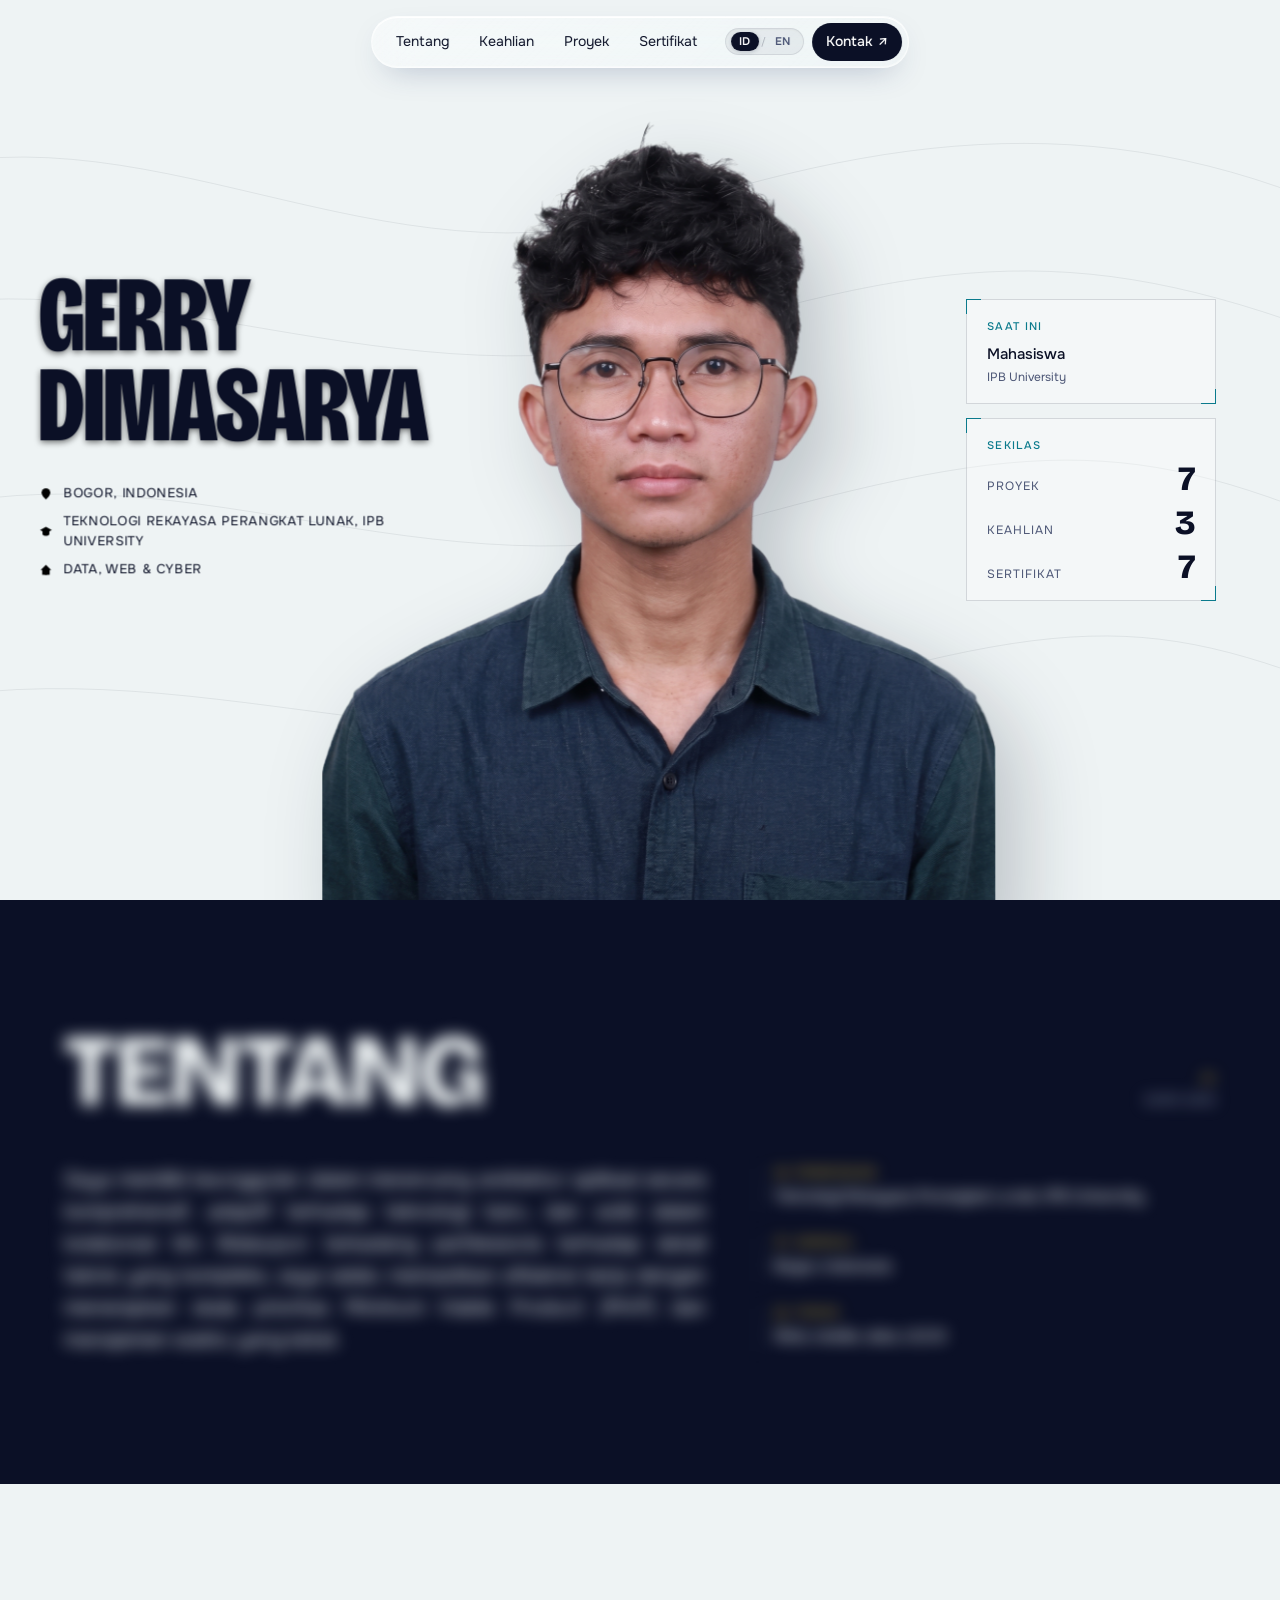
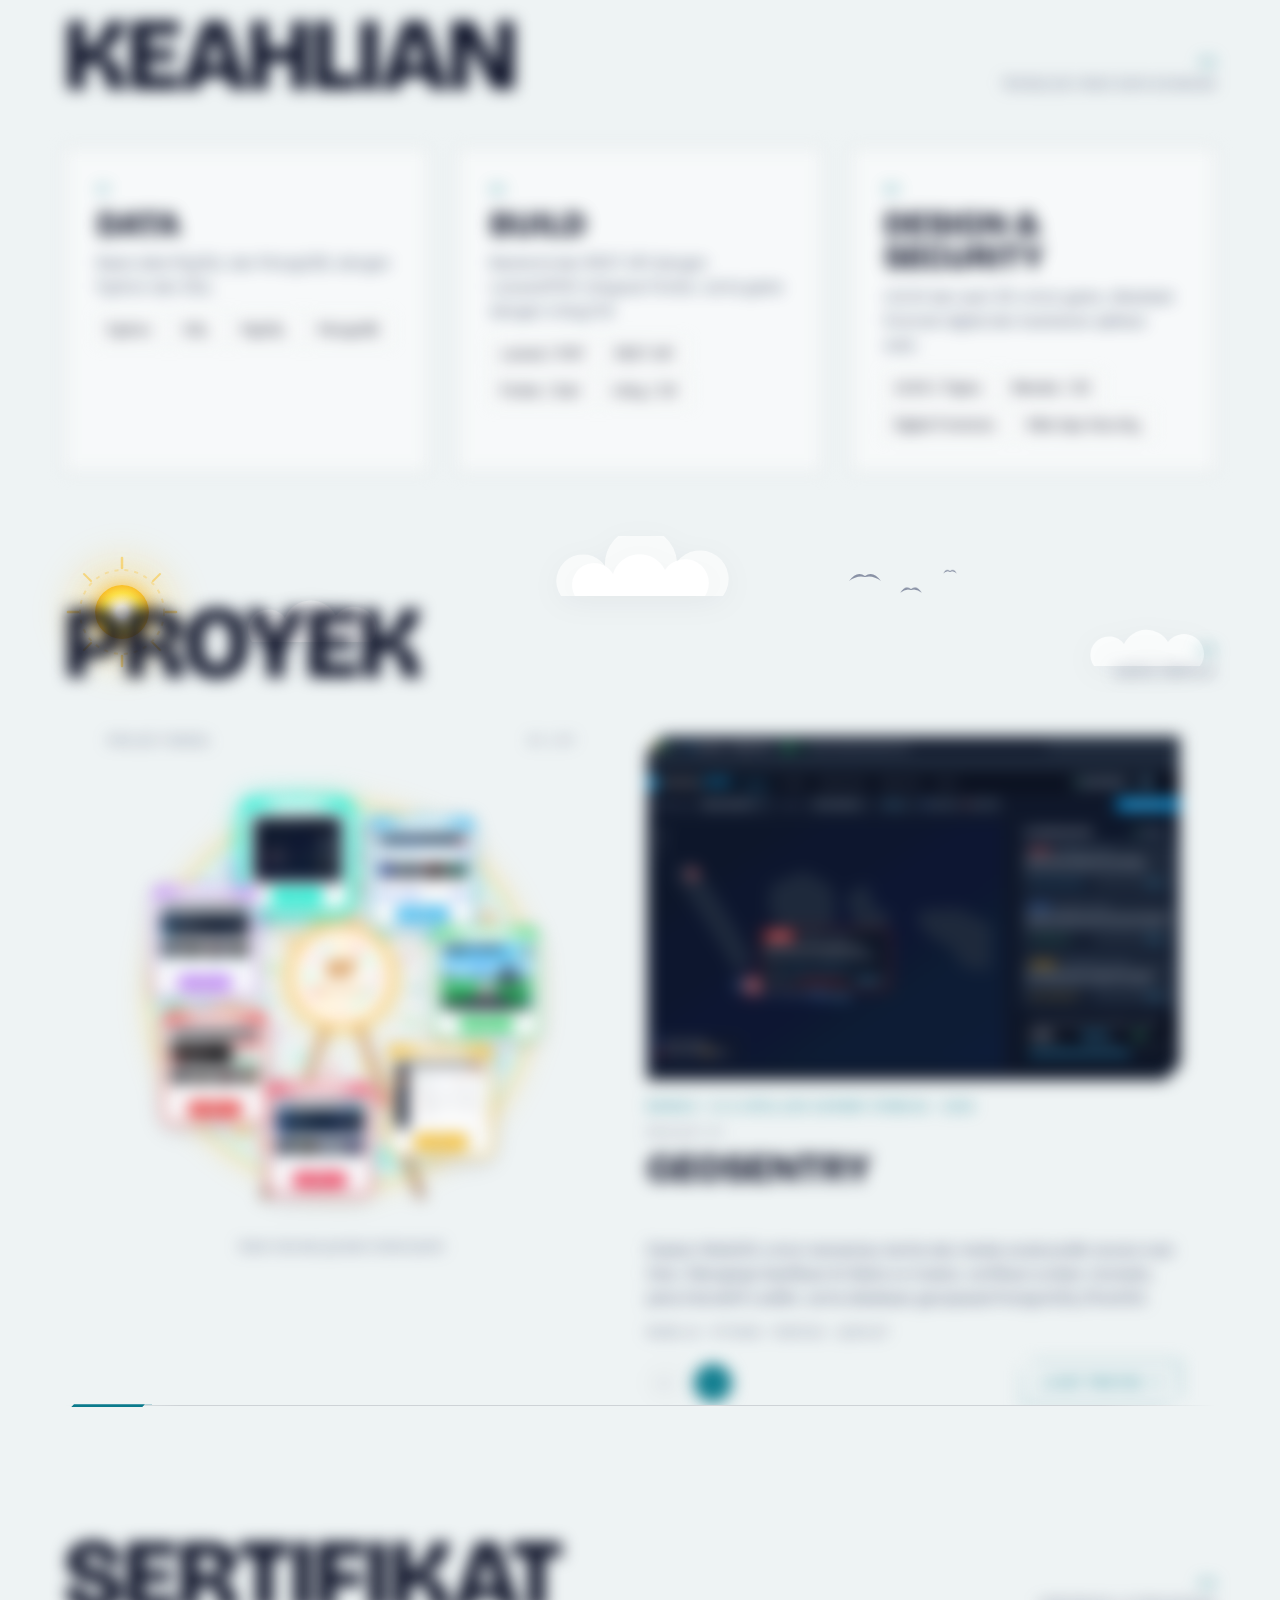
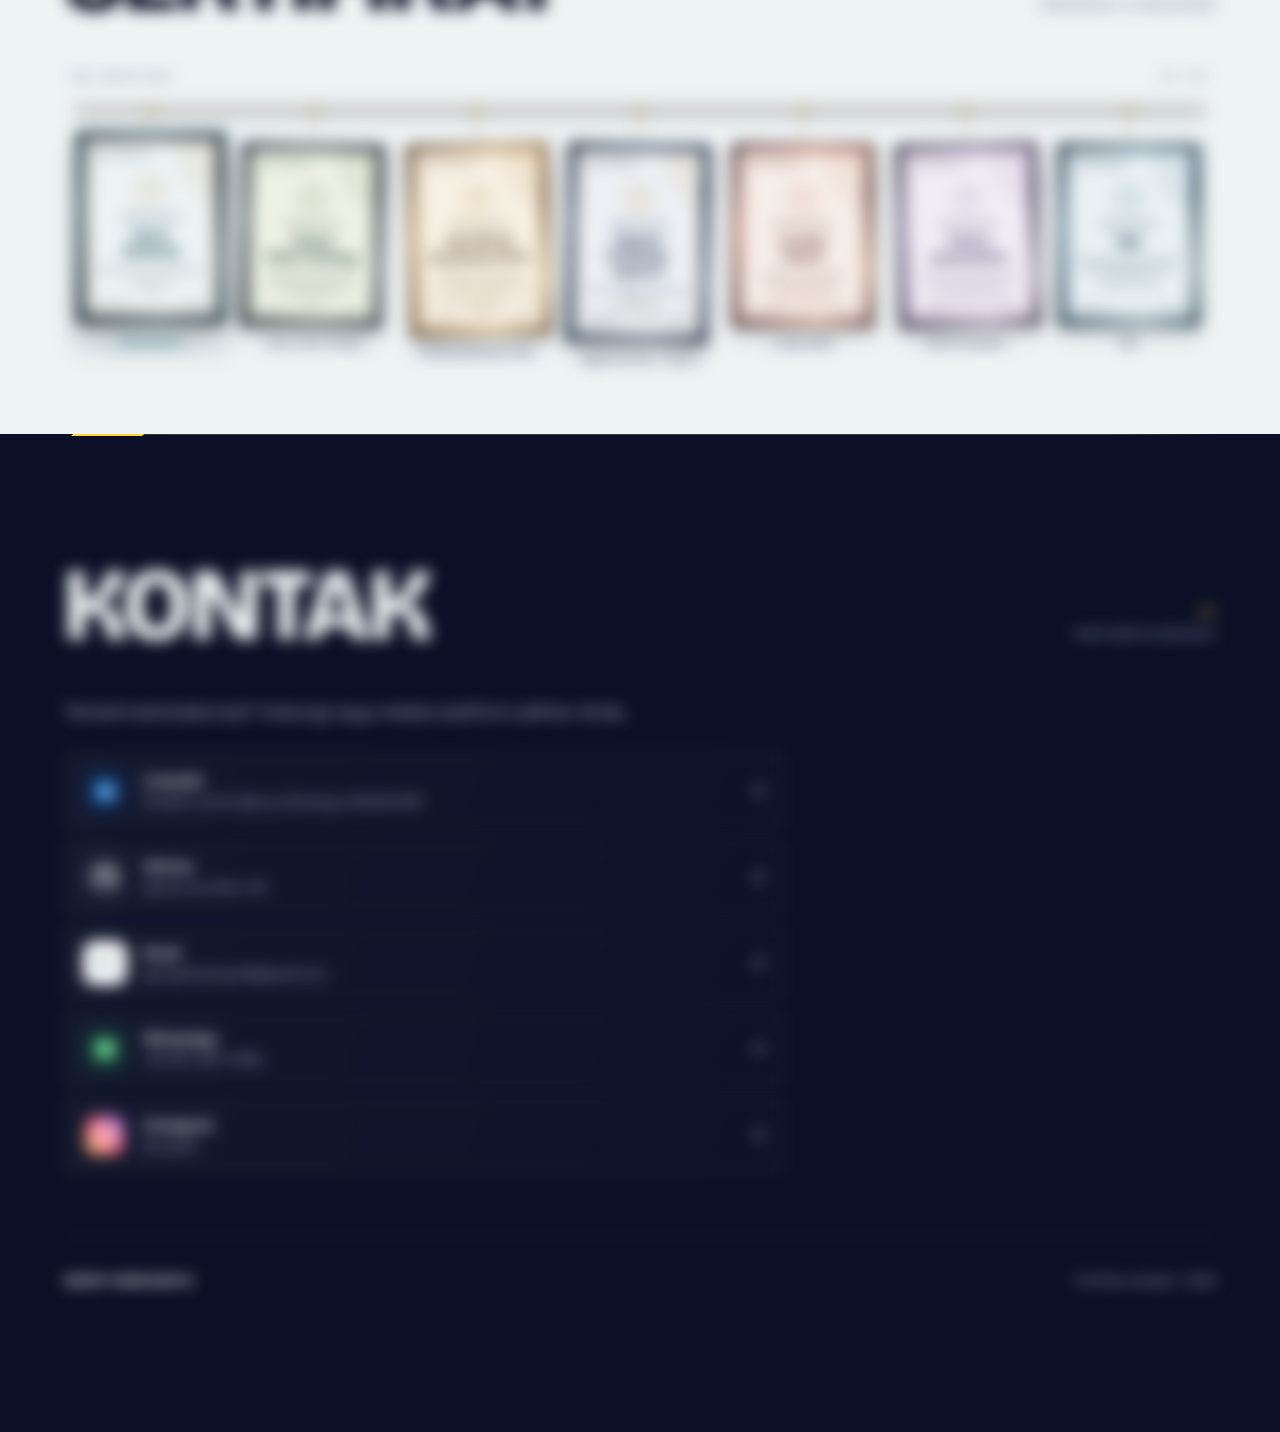
==== index.html @ efb41a2d "Enhance scroll reveal animation visibility with scale, blur, and increased vertical offset" ====
<!doctype html>
<html lang="id" class="is-preload">
<head>
  <meta charset="utf-8" />
  <meta name="viewport" content="width=device-width, initial-scale=1" />
  <title>Gerry Dimasarya — Portfolio</title>
  <meta name="description" content="Portfolio dummy untuk Gerry Dimasarya. Dibuat sebagai contoh belajar." />
  <link rel="icon" type="image/svg+xml" href="assets/favicon.svg" />
  <link rel="shortcut icon" href="assets/favicon.svg" />
  <link rel="preconnect" href="https://fonts.googleapis.com" />
  <link rel="preconnect" href="https://fonts.gstatic.com" crossorigin />
  <link
    href="https://fonts.googleapis.com/css2?family=Bricolage+Grotesque:opsz,wdth,wght@12..96,75..100,500..800&family=Onest:wght@400;500&display=swap"
    rel="stylesheet"
  />
  <link rel="stylesheet" href="styles.css" />
  <noscript><style>.preloader { display: none; }</style></noscript>
</head>
<body>
  <!-- Preloader: sapaan beberapa bahasa, lalu layar terbuka ke atas -->
  <div class="preloader" id="preloader" role="status" aria-label="Memuat">
    <div class="preloader-box">
      <span class="preloader-dot" aria-hidden="true"></span>
      <span class="preloader-word" id="preloaderWord">Hello</span>
    </div>
  </div>

  <!-- Indikator loading untuk pengambilan data / jaringan tidak stabil -->
  <div class="data-loading" id="dataLoading" hidden role="status" aria-live="polite">
    <div class="bouncer" aria-hidden="true">
      <span class="bouncer-shadow"></span>
      <span class="bouncer-square"></span>
    </div>
    <p class="data-loading-text" id="dataLoadingText">Memuat…</p>
  </div>

  <a class="skip" href="#main-content" data-i18n="skip">Lewati ke konten</a>

  <header class="nav" id="navbar">
    <div class="nav-inner">
      <nav class="nav-links" aria-label="Primary">
        <a href="#about" data-i18n="nav.about">Tentang</a>
        <a href="#skills" data-i18n="nav.skills">Keahlian</a>
        <a href="#projects" data-i18n="nav.projects">Proyek</a>
        <a href="#certificate" data-i18n="nav.certificate">Sertifikat</a>
      </nav>
    </div>
    <div class="nav-actions">
      <div class="lang-switch" id="langSwitch" role="group" aria-label="Pengaturan bahasa / Language selector">
        <button type="button" class="lang-btn is-active" data-lang="id" aria-label="Bahasa Indonesia" aria-pressed="true">ID</button>
        <span class="lang-sep" aria-hidden="true">/</span>
        <button type="button" class="lang-btn" data-lang="en" aria-label="English" aria-pressed="false">EN</button>
      </div>
      <a class="nav-cta" href="#contact"><span data-i18n="nav.contact">Kontak</span> <span aria-hidden="true">↗</span></a>
    </div>
    <!-- Ikon menu yang tampil saat bar disusutkan -->
    <span class="nav-menu-icon" aria-hidden="true">
      <svg width="20" height="20" viewBox="0 0 24 24" fill="none" stroke="currentColor" stroke-width="2" stroke-linecap="round"><line x1="4" y1="7" x2="20" y2="7"/><line x1="4" y1="12" x2="20" y2="12"/><line x1="4" y1="17" x2="20" y2="17"/></svg>
    </span>
  </header>

  <main id="main-content">
    <!-- ================= HERO ================= -->
    <section class="hero" id="top">
      <svg class="contours" viewBox="0 0 1440 900" preserveAspectRatio="xMidYMid slice" aria-hidden="true">
        <g fill="none" stroke="#0f766e" stroke-opacity="0.12" stroke-width="1.5">
          <path d="M-40 180 C 220 90, 460 300, 740 210 S 1240 110, 1500 250" />
          <path d="M-60 320 C 200 240, 480 420, 780 330 S 1220 250, 1520 380" />
          <path d="M-40 520 C 260 430, 500 610, 820 520 S 1240 440, 1500 560" />
          <path d="M-80 720 C 240 620, 520 800, 860 700 S 1260 620, 1540 740" />
        </g>
      </svg>

      <div class="hero-grid">
        <div class="hero-intro">
          <h1 class="hero-name" data-reveal style="--i: 0;"><span>Gerry</span> <span>Dimasarya</span></h1>
          <ul class="hero-meta" data-reveal style="--i: 1;">
            <li><svg class="icon" viewBox="0 0 24 24" aria-hidden="true"><path d="M12 21s7-5.5 7-11a7 7 0 1 0-14 0c0 5.5 7 11 7 11Z"/><circle cx="12" cy="10" r="2.5"/></svg><span data-i18n="hero.location">Bogor, Indonesia</span></li>
            <li><svg class="icon" viewBox="0 0 24 24" aria-hidden="true"><path d="M2.5 9 12 4l9.5 5L12 14 2.5 9Z"/><path d="M6.5 11v4.5c0 1.5 2.5 3 5.5 3s5.5-1.5 5.5-3V11"/></svg><span data-i18n="hero.major">Teknologi Rekayasa Perangkat Lunak, IPB University</span></li>
            <li><svg class="icon" viewBox="0 0 24 24" aria-hidden="true"><path d="M3.5 12.5 12 4l8.5 8.5"/><path d="M6 11v9h12v-9"/><path d="M10 20v-5h4v5"/></svg><span data-i18n="hero.field">Data, Web &amp; Cyber</span></li>
          </ul>
        </div>

        <div class="hero-stage" data-reveal style="--i: 1;">
          <div class="hero-portrait" id="heroPortrait">
            <div class="layer layer-photo" role="img" aria-label="Potret dummy Gerry Dimasarya" data-i18n-attr="aria-label:hero.portrait_alt"></div>
            <div class="layer layer-aura" aria-hidden="true"></div>
            <canvas id="portraitCanvas"></canvas>
          </div>
          <p class="hero-hint" id="heroHint" data-i18n="hero.hint_mouse">Gerakkan kursor di atas potret</p>
        </div>

        <aside class="hero-panels" data-reveal style="--i: 2;" aria-label="Ringkasan" data-i18n-attr="aria-label:hero.panels_aria">
          <div class="panel">
            <p class="panel-label" data-i18n="hero.currently">Saat ini</p>
            <p class="panel-value" data-i18n="hero.student">Mahasiswa</p>
            <p class="panel-sub">IPB University</p>
          </div>
          <div class="panel stats">
            <p class="panel-label" data-i18n="hero.at_glance">Sekilas</p>
            <dl>
              <div><dt data-i18n="hero.stat_projects">Proyek</dt><dd>7</dd></div>
              <div><dt data-i18n="hero.stat_skills">Keahlian</dt><dd>3</dd></div>
              <div><dt data-i18n="hero.stat_cert">Sertifikat</dt><dd>7</dd></div>
            </dl>
          </div>
        </aside>
      </div>

      <div class="hero-bar" data-reveal style="--i: 3;">
        <button class="hero-switch" id="switchBtn" type="button" aria-pressed="false">
          <span class="switch-icon" aria-hidden="true">↻</span>
          <span class="switch-text">
            <span id="switchTitle" data-i18n="hero.switch_aura">Tampilkan aura</span>
            <small data-i18n="hero.switch_sub">Ganti potret</small>
          </span>
        </button>
        <a class="hero-cta" id="heroCvLink" href="https://drive.google.com/file/d/1JR8nMMHUF6aoPG53Uv0rVVSIukp9_dM0/view?usp=sharing" target="_blank" rel="noopener noreferrer"><span data-i18n="hero.view_cv">Lihat CV</span> <span aria-hidden="true">↗</span></a>
      </div>
    </section>

    <!-- ================= ABOUT ================= -->
    <section class="section tone-ink" id="about">
      <div class="sec-head" data-reveal style="--i: 0;">
        <h2 class="sec-title" data-i18n="about.title">Tentang</h2>
        <div class="sec-meta"><span>01</span><span data-i18n="about.meta">Siapa saya</span></div>
      </div>
      <div class="about-grid">
        <p class="lead" data-reveal style="--i: 1;" data-i18n="about.lead">Saya memiliki keunggulan dalam merancang arsitektur aplikasi secara komprehensif, adaptif terhadap teknologi baru, dan solid dalam kolaborasi tim. Walaupun terkadang perfeksionis terhadap detail teknis yang kompleks, saya selalu memastikan efisiensi kerja dengan menerapkan skala prioritas Minimum Viable Product (MVP) dan manajemen waktu yang ketat.</p>
        <div class="facts">
          <div class="fact" data-reveal style="--i: 2;"><span class="fact-label"><svg class="fact-icon" viewBox="0 0 24 24" aria-hidden="true" focusable="false"><path d="m2 9 10-5 10 5-10 5L2 9Z"/><path d="M6 11v5c3.5 3 8.5 3 12 0v-5M22 9v6"/></svg><span data-i18n="about.studying">Pendidikan</span></span><p data-i18n="about.studying_desc">Teknologi Rekayasa Perangkat Lunak, IPB University</p></div>
          <div class="fact" data-reveal style="--i: 3;"><span class="fact-label"><svg class="fact-icon" viewBox="0 0 24 24" aria-hidden="true" focusable="false"><path d="M20 10c0 5-8 12-8 12S4 15 4 10a8 8 0 1 1 16 0Z"/><circle cx="12" cy="10" r="2.5"/></svg><span data-i18n="about.based">Domisili</span></span><p data-i18n="about.based_desc">Bogor, Indonesia</p></div>
          <div class="fact" data-reveal style="--i: 4;"><span class="fact-label"><svg class="fact-icon" viewBox="0 0 24 24" aria-hidden="true" focusable="false"><rect x="3" y="4" width="18" height="13" rx="2"/><path d="M8 21h8m-4-4v4"/></svg><span data-i18n="about.works">Fokus</span></span><p data-i18n="about.works_desc">Web, mobile, data, UI/UX</p></div>
        </div>
      </div>
    </section>

    <!-- ================= SKILLS ================= -->
    <section class="section" id="skills">
      <div class="sec-head" data-reveal style="--i: 0;">
        <h2 class="sec-title" data-i18n="skills.title">Keahlian</h2>
        <div class="sec-meta"><span>02</span><span data-i18n="skills.meta">Teknologi yang saya gunakan</span></div>
      </div>
      <div class="skills-grid">
        <article class="skill" data-reveal style="--i: 1;">
          <p class="skill-num">01</p>
          <h3 data-i18n="skills.s1_title">Data</h3>
          <p class="skill-desc" data-i18n="skills.s1_desc">Basis data MySQL dan MongoDB, dengan Python dan SQL.</p>
          <ul class="chips"><li>Python</li><li>SQL</li><li>MySQL</li><li>MongoDB</li></ul>
        </article>
        <article class="skill" data-reveal style="--i: 2;">
          <p class="skill-num">02</p>
          <h3 data-i18n="skills.s2_title">Build</h3>
          <p class="skill-desc" data-i18n="skills.s2_desc">Backend dan REST API dengan Laravel/PHP, integrasi Flutter, serta game dengan Unity/C#.</p>
          <ul class="chips"><li>Laravel / PHP</li><li>REST API</li><li>Flutter / Dart</li><li>Unity / C#</li></ul>
        </article>
        <article class="skill" data-reveal style="--i: 3;">
          <p class="skill-num">03</p>
          <h3 data-i18n="skills.s3_title">Design &amp; Security</h3>
          <p class="skill-desc" data-i18n="skills.s3_desc">UI/UX dan aset 3D untuk game, ditambah forensik digital dan keamanan aplikasi web.</p>
          <ul class="chips"><li>UI/UX / Figma</li><li>Blender / 3D</li><li>Digital Forensics</li><li>Web App Security</li></ul>
        </article>
      </div>
    </section>

    <!-- ================= PROJECTS ================= -->
    <section class="section" id="projects">
      <!-- Dekorasi Langit: Matahari, Awan & Burung -->
      <div class="projects-sky" aria-hidden="true">
        <!-- Matahari Karnaval -->
        <div class="sky-sun">
          <div class="sun-glow"></div>
          <div class="sun-rays">
            <svg viewBox="0 0 120 120" width="120" height="120">
              <circle cx="60" cy="60" r="42" fill="none" stroke="rgba(251, 191, 36, 0.28)" stroke-width="2" stroke-dasharray="4 6" />
              <line x1="60" y1="6" x2="60" y2="16" stroke="rgba(251, 191, 36, 0.5)" stroke-width="2.5" stroke-linecap="round" />
              <line x1="60" y1="104" x2="60" y2="114" stroke="rgba(251, 191, 36, 0.5)" stroke-width="2.5" stroke-linecap="round" />
              <line x1="6" y1="60" x2="16" y2="60" stroke="rgba(251, 191, 36, 0.5)" stroke-width="2.5" stroke-linecap="round" />
              <line x1="104" y1="60" x2="114" y2="60" stroke="rgba(251, 191, 36, 0.5)" stroke-width="2.5" stroke-linecap="round" />
              <line x1="22" y1="22" x2="29" y2="29" stroke="rgba(251, 191, 36, 0.5)" stroke-width="2" stroke-linecap="round" />
              <line x1="91" y1="91" x2="98" y2="98" stroke="rgba(251, 191, 36, 0.5)" stroke-width="2" stroke-linecap="round" />
              <line x1="22" y1="98" x2="29" y2="91" stroke="rgba(251, 191, 36, 0.5)" stroke-width="2" stroke-linecap="round" />
              <line x1="91" y1="29" x2="98" y2="22" stroke="rgba(251, 191, 36, 0.5)" stroke-width="2" stroke-linecap="round" />
            </svg>
          </div>
          <div class="sun-core"></div>
        </div>

        <!-- Awan 1 (Kiri Atas dekat Matahari) -->
        <div class="sky-cloud sky-cloud-1">
          <svg viewBox="0 0 160 65" width="160" height="65">
            <path d="M 22,50 A 20,20 0 0,1 55,26 A 28,28 0 0,1 106,24 A 22,22 0 0,1 142,50 Z" fill="rgba(255, 255, 255, 0.72)" />
            <path d="M 32,50 A 15,15 0 0,1 60,32 A 22,22 0 0,1 98,30 A 18,18 0 0,1 128,50 Z" fill="rgba(255, 255, 255, 0.9)" />
          </svg>
        </div>

        <!-- Awan 2 (Tengah Langit) -->
        <div class="sky-cloud sky-cloud-2">
          <svg viewBox="0 0 210 75" width="210" height="75">
            <path d="M 26,60 A 26,26 0 0,1 70,30 A 36,36 0 0,1 142,26 A 28,28 0 0,1 188,60 Z" fill="rgba(255, 255, 255, 0.65)" />
            <path d="M 40,60 A 20,20 0 0,1 78,38 A 28,28 0 0,1 130,34 A 22,22 0 0,1 170,60 Z" fill="rgba(255, 255, 255, 0.88)" />
          </svg>
        </div>

        <!-- Awan 3 (Kanan Atas) -->
        <div class="sky-cloud sky-cloud-3">
          <svg viewBox="0 0 140 55" width="140" height="55">
            <path d="M 18,44 A 18,18 0 0,1 48,22 A 25,25 0 0,1 92,20 A 20,20 0 0,1 124,44 Z" fill="rgba(255, 255, 255, 0.7)" />
          </svg>
        </div>

        <!-- Kawanan Burung Siluet Terbang -->
        <div class="sky-birds">
          <div class="sky-bird b1">
            <svg viewBox="0 0 34 14" width="34" height="14">
              <path class="bird-wing" d="M 1,11 Q 9,0 17,6 Q 25,0 33,11 Q 25,5 17,7 Q 9,5 1,11 Z" fill="currentColor" />
            </svg>
          </div>
          <div class="sky-bird b2">
            <svg viewBox="0 0 26 11" width="26" height="11">
              <path class="bird-wing" d="M 1,9 Q 7,0 13,5 Q 19,0 25,9 Q 19,4 13,6 Q 7,4 1,9 Z" fill="currentColor" />
            </svg>
          </div>
          <div class="sky-bird b3">
            <svg viewBox="0 0 20 9" width="20" height="9">
              <path class="bird-wing" d="M 1,7 Q 5,0 10,4 Q 15,0 19,7 Q 15,3 10,5 Q 5,3 1,7 Z" fill="currentColor" />
            </svg>
          </div>
        </div>
      </div>
      <div class="sec-head" data-reveal style="--i: 0;">
        <h2 class="sec-title" data-i18n="projects.title">Proyek</h2>
        <div class="sec-meta"><span>03</span><span data-i18n="projects.meta">Karya terpilih</span></div>
      </div>
      <div class="project-gallery" id="projectsGrid"></div>
    </section>

    <!-- ================= CERTIFICATE ================= -->
    <section class="section" id="certificate">
      <div class="sec-head" data-reveal style="--i: 0;">
        <h2 class="sec-title" data-i18n="cert.title">Sertifikat</h2>
        <div class="sec-meta"><span>04</span><span data-i18n="cert.meta">Kredensial &amp; pencapaian</span></div>
      </div>
      <div class="certificate-gallery" id="certificateGallery"></div>
    </section>

    <!-- ================= CONTACT ================= -->
    <section class="section contact tone-ink" id="contact">
      <div class="sec-head" data-reveal style="--i: 0;">
        <h2 class="sec-title" data-i18n="contact.title">Kontak</h2>
        <div class="sec-meta"><span>05</span><span data-i18n="contact.meta">Mari berkolaborasi</span></div>
      </div>
      <p class="lead" data-reveal style="--i: 1;" data-i18n="contact.lead">Tertarik berkolaborasi? Hubungi saya melalui platform pilihan Anda.</p>
      <div class="contact-links">
        <a class="contact-link" data-reveal style="--i: 2;" href="https://www.linkedin.com/in/gerry-dimasarya-4bb5b3328" target="_blank" rel="noopener noreferrer" aria-label="Buka profil LinkedIn Gerry Dimasarya" data-i18n-attr="aria-label:contact.linkedin_aria">
          <span class="contact-icon linkedin-icon" aria-hidden="true"><svg viewBox="0 0 24 24"><rect x="1" y="1" width="22" height="22" rx="4" fill="currentColor"/><path d="M7 9.2v8M7 6.4v.1M11 17.2v-8h3v1.2c.5-.9 1.4-1.4 2.5-1.4 2 0 2.5 1.3 2.5 3.4v4.8h-3v-4.2c0-1-.2-1.7-1.2-1.7s-1.5.8-1.5 1.8v4.1Z" fill="none" stroke="#fff" stroke-width="1.7" stroke-linecap="round" stroke-linejoin="round"/><circle cx="7" cy="6.45" r="1.1" fill="#fff"/></svg></span>
          <span class="contact-copy"><span class="contact-platform">LinkedIn</span><span class="contact-value">linkedin.com/in/gerry-dimasarya-4bb5b3328</span></span><span class="contact-arrow" aria-hidden="true">↗</span>
        </a>
        <a class="contact-link" data-reveal style="--i: 3;" href="https://github.com/Gerr-DS" target="_blank" rel="noopener noreferrer" aria-label="Buka GitHub Gerr-DS" data-i18n-attr="aria-label:contact.github_aria">
          <span class="contact-icon github-icon" aria-hidden="true"><svg viewBox="0 0 24 24"><path fill="currentColor" d="M12 .8a11.2 11.2 0 0 0-3.54 21.83c.56.1.77-.24.77-.54v-2.1c-3.14.68-3.8-1.33-3.8-1.33-.5-1.3-1.25-1.65-1.25-1.65-1.02-.7.08-.69.08-.69 1.13.08 1.72 1.16 1.72 1.16 1 1.7 2.62 1.21 3.26.92.1-.72.39-1.21.71-1.49-2.51-.29-5.15-1.25-5.15-5.56 0-1.23.44-2.24 1.16-3.03-.12-.29-.5-1.44.11-2.99 0 0 .95-.3 3.08 1.16a10.7 10.7 0 0 1 5.6 0c2.13-1.46 3.08-1.16 3.08-1.16.61 1.55.23 2.7.11 2.99.72.79 1.16 1.8 1.16 3.03 0 4.32-2.65 5.26-5.17 5.54.41.36.76 1.04.76 2.1v3.1c0 .3.2.65.78.54A11.2 11.2 0 0 0 12 .8Z"/></svg></span>
          <span class="contact-copy"><span class="contact-platform">GitHub</span><span class="contact-value">github.com/Gerr-DS</span></span><span class="contact-arrow" aria-hidden="true">↗</span>
        </a>
        <a class="contact-link" data-reveal style="--i: 4;" href="https://mail.google.com/mail/?view=cm&amp;fs=1&amp;to=gerrydimasarya15%40gmail.com" target="_blank" rel="noopener noreferrer" aria-label="Tulis email ke Gerry Dimasarya" data-i18n-attr="aria-label:contact.email_aria">
          <span class="contact-icon email-icon" aria-hidden="true"><svg viewBox="0 0 24 24"><rect x="2" y="4" width="20" height="16" rx="3" fill="#fff"/><path d="m4 7 8 6 8-6" fill="none" stroke="#ea4335" stroke-width="2.5" stroke-linecap="round" stroke-linejoin="round"/><path d="M4 18v-8M20 18v-8" stroke="#4285f4" stroke-width="2.2" stroke-linecap="round"/><path d="m4 7 8 6 4-3" fill="none" stroke="#34a853" stroke-width="2.2" stroke-linecap="round"/></svg></span>
          <span class="contact-copy"><span class="contact-platform">Email</span><span class="contact-value">gerrydimasarya15@gmail.com</span></span><span class="contact-arrow" aria-hidden="true">↗</span>
        </a>
        <a class="contact-link" data-reveal style="--i: 5;" href="https://wa.me/6281918575580" target="_blank" rel="noopener noreferrer" aria-label="Hubungi Gerry Dimasarya melalui WhatsApp" data-i18n-attr="aria-label:contact.wa_aria">
          <span class="contact-icon whatsapp-icon" aria-hidden="true"><svg viewBox="0 0 24 24"><circle cx="12" cy="12" r="10.5" fill="currentColor"/><path d="m6.5 18 1-3a7 7 0 1 1 2.2 2.1Z" fill="none" stroke="#fff" stroke-width="1.6" stroke-linejoin="round"/><path d="M9 8.7c.2-.5.5-.5.8-.5h.4c.2 0 .3.1.4.4l.7 1.6c.1.2.1.4-.1.6l-.5.6c-.2.2-.2.4-.1.6.5.9 1.2 1.6 2.1 2 .2.1.4.1.6-.1l.7-.8c.2-.2.4-.2.6-.1l1.5.7c.3.1.4.3.4.5-.1.7-.5 1.3-1.1 1.6-.6.3-1.4.3-2.2 0-1.1-.4-2.5-1.2-3.6-2.3-1-1-1.7-2.2-1.9-3.1-.2-.7-.1-1.3.2-1.7Z" fill="#fff"/></svg></span>
          <span class="contact-copy"><span class="contact-platform">WhatsApp</span><span class="contact-value">+62 819-1857-5580</span></span><span class="contact-arrow" aria-hidden="true">↗</span>
        </a>
        <a class="contact-link" data-reveal style="--i: 6;" href="https://www.instagram.com/_grydz/" target="_blank" rel="noopener noreferrer" aria-label="Buka Instagram grydz" data-i18n-attr="aria-label:contact.ig_aria">
          <span class="contact-icon instagram-icon" aria-hidden="true"><svg viewBox="0 0 24 24"><defs><linearGradient id="instagramGradient" x1="0" y1="1" x2="1" y2="0"><stop stop-color="#ffbf45"/><stop offset=".48" stop-color="#f04465"/><stop offset="1" stop-color="#8655d8"/></linearGradient></defs><rect x="1" y="1" width="22" height="22" rx="6" fill="url(#instagramGradient)"/><rect x="5.3" y="5.3" width="13.4" height="13.4" rx="4" fill="none" stroke="#fff" stroke-width="1.8"/><circle cx="12" cy="12" r="3.1" fill="none" stroke="#fff" stroke-width="1.8"/><circle cx="17.1" cy="6.9" r="1.1" fill="#fff"/></svg></span>
          <span class="contact-copy"><span class="contact-platform">Instagram</span><span class="contact-value">@_grydz</span></span><span class="contact-arrow" aria-hidden="true">↗</span>
        </a>
      </div>
      <footer class="foot" data-reveal style="--i: 2;">
        <p>GERRY DIMASARYA</p>
        <p data-i18n="contact.footer_copy">Portfolio pribadi · 2026</p>
      </footer>
    </section>
  </main>

  <script src="script.js"></script>
</body>
</html>
---- styles.css ----
/* Gerry Dimasarya — portfolio
   Gaya visual terinspirasi rinlayheang.me (palet kertas/tinta, fon Bricolage + Onest,
   sudut terpotong, panel viewfinder). Kode CSS ini ditulis ulang, bukan disalin. */

:root {
  --paper: #eef3f4;
  --ink: #0b1026;
  --ink-soft: #4b5575;
  --teal: #0a7a8c;
  --yellow: #ffd43b;
  --accent: #ffd43b;
  --rule: #0b102624;
  --faint: #aab3cf;
  --display: "Bricolage Grotesque", system-ui, sans-serif;
  --body: "Onest", system-ui, -apple-system, "Segoe UI", Roboto, sans-serif;
  --max: 1280px;
  --gutter: clamp(16px, 5vw, 72px);
  --safe-top: 96px;
  --ease: cubic-bezier(.16, 1, .3, 1);
  --cut: polygon(10px 0, 100% 0, 100% calc(100% - 10px), calc(100% - 10px) 100%, 0 100%, 0 10px);
}

* { box-sizing: border-box; }
html { scroll-behavior: smooth; }

body {
  margin: 0;
  background: var(--paper);
  color: var(--ink);
  font-family: var(--body);
  font-size: 17px;
  line-height: 1.55;
  -webkit-font-smoothing: antialiased;
}

a { color: inherit; text-decoration: none; }
img, svg { display: block; max-width: 100%; }

/* ---------- Skip link ---------- */
.skip {
  position: absolute;
  left: -999px;
  top: 0;
  z-index: 200;
  background: var(--ink);
  color: #fff;
  padding: 10px 16px;
  font-size: 14px;
}
.skip:focus { left: 8px; top: 8px; }

/* ---------- Nav: pill kaca mengambang ---------- */
.nav {
  position: fixed;
  top: 16px;
  left: 50%;
  transform: translateX(-50%);
  z-index: 100;
  display: flex;
  align-items: center;
  gap: 10px;
  max-width: calc(100% - 32px);
  padding: 6px;
  border: 1px solid rgba(255, 255, 255, 0.6);
  border-radius: 999px;
  background: linear-gradient(135deg, rgba(255, 255, 255, 0.5), rgba(255, 255, 255, 0.18));
  backdrop-filter: blur(18px) saturate(170%);
  -webkit-backdrop-filter: blur(18px) saturate(170%);
  box-shadow: inset 0 1px 0 #fff, inset 0 -1px 0 rgba(255, 255, 255, 0.35), 0 12px 32px -14px rgba(40, 60, 110, 0.35);
}
.nav-inner {
  display: flex;
  align-items: center;
  min-width: 0;
  transition: opacity 0.25s ease, transform 0.25s ease;
}
.nav-links { display: flex; align-items: center; gap: 2px; padding: 0 4px; }
.nav-links a {
  padding: 8px 14px;
  border-radius: 999px;
  font-size: 14px;
  white-space: nowrap;
  transition: background-color 0.2s;
}
.nav-links a:hover { background: rgba(11, 16, 38, 0.07); }
.nav-actions {
  display: flex;
  align-items: center;
  gap: 8px;
  transition: opacity 0.25s ease;
}
.lang-switch {
  display: inline-flex;
  align-items: center;
  gap: 2px;
  padding: 3px 5px;
  border-radius: 999px;
  background: rgba(11, 16, 38, 0.05);
  border: 1px solid rgba(11, 16, 38, 0.09);
  box-shadow: inset 0 1px 2px rgba(11, 16, 38, 0.04);
}
.lang-btn {
  display: inline-flex;
  align-items: center;
  justify-content: center;
  min-width: 28px;
  padding: 4px 7px;
  border: none;
  border-radius: 999px;
  background: transparent;
  color: var(--ink-soft);
  font-family: inherit;
  font-size: 11px;
  font-weight: 600;
  letter-spacing: 0.04em;
  cursor: pointer;
  line-height: 1;
  transition: background-color 0.2s ease, color 0.2s ease, box-shadow 0.2s ease;
}
.lang-btn:hover:not(.is-active) {
  color: var(--ink);
  background: rgba(11, 16, 38, 0.08);
}
.lang-btn.is-active {
  background: var(--ink);
  color: #fff;
  box-shadow: 0 1px 4px rgba(11, 16, 38, 0.2);
}
.lang-sep {
  color: rgba(11, 16, 38, 0.25);
  font-size: 10px;
  user-select: none;
  pointer-events: none;
  line-height: 1;
}
.nav-cta {
  display: inline-flex;
  align-items: center;
  gap: 6px;
  padding: 8px 14px;
  border-radius: 999px;
  background: var(--ink);
  color: #fff;
  font-size: 14px;
  font-weight: 500;
  white-space: nowrap;
  transition: background-color 0.2s;
}
.nav-cta:hover { background: #222a4d; }

/* ---------- Hero ---------- */
.hero {
  position: relative;
  height: 100svh;
  min-height: 720px;
  overflow: hidden;
  background: var(--paper);
}
.contours { position: absolute; inset: 0; width: 100%; height: 100%; pointer-events: none; }
.contours path { fill: none; stroke: var(--ink); stroke-opacity: 0.07; stroke-width: 1px; vector-effect: non-scaling-stroke; }

.hero-grid {
  position: relative;
  height: 100%;
  /* Layar lebar: wadah hero ikut melebar (maks 1600px) supaya blok teks
     tidak menggantung di tengah. Rumus 72vw + 144px menjaga tepi kiri
     teks sekitar 12% lebar layar, dan di bawah ~1578px wadah kembali 1280px. */
  max-width: max(1280px, min(1600px, 72vw + 144px));
  margin: 0 auto;
  padding: 0 var(--gutter);
  display: grid;
  grid-template-columns: minmax(0, 1.1fr) minmax(0, 0.9fr) minmax(0, 1fr);
  align-items: center;
  gap: 24px;
}

.hero-intro { position: relative; z-index: 3; align-self: center; transform: translate(-2vw, -8%); }
.hero-name {
  margin: 0;
  font-family: var(--display);
  font-weight: 800;
  font-variation-settings: "wdth" 75, "opsz" 96;
  font-size: clamp(58px, 8.4vw, 136px);
  line-height: 0.84;
  letter-spacing: -0.01em;
  text-transform: uppercase;
  text-shadow: 0 2px 6px rgba(0, 0, 0, 0.55);
}
.hero-name span { display: block; }
.hero-meta {
  list-style: none;
  margin: 32px 0 0;
  padding: 0;
  display: grid;
  gap: 8px;
  font-size: 13px;
  text-transform: uppercase;
  letter-spacing: 0.05em;
}
.hero-meta li { display: flex; align-items: center; gap: 10px; }
.hero-meta .icon { width: 15px; height: 15px; color: var(--teal); flex: none; }

.hero-stage { position: relative; z-index: 1; height: 100%; }
.hero-portrait {
  position: absolute;
  left: 50%;
  bottom: -40px;
  --bx: -50%;
  height: calc(100% - 64px);
  aspect-ratio: 1392 / 1728;
  cursor: crosshair;
  touch-action: pan-y;
  will-change: transform;
  transform: translateX(var(--bx)) translate3d(var(--px, 0px), var(--py, 0px), 0) scale(var(--ps, 1)) rotate(var(--pr, 0deg));
  filter: drop-shadow(24px 28px 40px rgba(11, 16, 38, 0.22));
}
.layer {
  position: absolute;
  inset: 0;
  background-size: contain;
  background-position: center bottom;
  background-repeat: no-repeat;
  transition: opacity 0.35s ease;
}
.layer-photo { background-image: url("assets/utama.png"); }
.layer-aura { background-image: url("assets/aura.png"); opacity: 0; }
.hero-portrait.show-aura .layer-aura { opacity: 1; }
.hero-portrait.show-aura .layer-photo { opacity: 0; }
#portraitCanvas {
  position: absolute;
  inset: 0;
  width: 100%;
  height: 100%;
  pointer-events: none;
  transition: opacity 0.25s ease;
}
.hero-portrait.show-aura #portraitCanvas { opacity: 1; }
.hero-hint {
  display: none;
  position: absolute;
  left: 50%;
  bottom: 92px;
  transform: translateX(-50%);
  margin: 0;
  width: max-content;
  font-size: 11px;
  letter-spacing: 0.06em;
  text-transform: uppercase;
  color: var(--ink-soft);
}

/* Panel kanan gaya viewfinder: sudut bracket, bukan kartu */
.hero-panels {
  position: relative;
  z-index: 3;
  align-self: center;
  display: grid;
  gap: 14px;
  width: min(100%, 250px);
  justify-self: end;
}
.panel {
  position: relative;
  padding: 18px 20px 16px;
  border: 1px solid var(--rule);
  background: rgba(255, 255, 255, 0.35);
}
.panel::before,
.panel::after {
  content: "";
  position: absolute;
  width: 14px;
  height: 14px;
  border: 1.5px solid var(--teal);
}
.panel::before { top: -1px; left: -1px; border-right: 0; border-bottom: 0; }
.panel::after { bottom: -1px; right: -1px; border-left: 0; border-top: 0; }
.panel-label {
  margin: 0 0 8px;
  color: var(--teal);
  font-size: 11px;
  font-weight: 500;
  letter-spacing: 0.12em;
  text-transform: uppercase;
}
.panel-value { margin: 0; font-weight: 500; font-size: 15px; }
.panel-sub { margin: 2px 0 0; color: var(--ink-soft); font-size: 12px; }
.stats dl { margin: 0; display: grid; gap: 10px; }
.stats dl > div { display: flex; justify-content: space-between; align-items: baseline; }
.stats dt { color: var(--ink-soft); font-size: 12px; text-transform: uppercase; letter-spacing: 0.08em; }
.stats dd { margin: 0; font-family: var(--display); font-weight: 800; font-size: 34px; line-height: 1; }

.hero-bar {
  position: absolute;
  left: var(--gutter);
  right: var(--gutter);
  bottom: 28px;
  z-index: 3;
  display: flex;
  align-items: center;
  justify-content: space-between;
  gap: 16px;
}
.hero-switch {
  justify-self: start;
  display: inline-flex;
  align-items: center;
  gap: 12px;
  padding: 4px 16px 4px 4px;
  border: 0;
  border-radius: 999px;
  background: transparent;
  color: var(--ink);
  font: inherit;
  cursor: pointer;
  transition: background-color 0.2s;
}
.hero-switch:hover { background: rgba(11, 16, 38, 0.06); }
.switch-icon {
  display: grid;
  place-items: center;
  width: 40px;
  height: 40px;
  border-radius: 50%;
  border: 1px solid var(--rule);
  color: var(--teal);
  font-size: 18px;
  transition: transform 0.5s var(--ease), background-color 0.2s, color 0.2s;
}
.hero-switch:hover .switch-icon { background: var(--ink); color: var(--paper); }
.hero-switch[aria-pressed="true"] .switch-icon { transform: rotate(180deg); }
.switch-text { display: flex; flex-direction: column; align-items: flex-start; line-height: 1.25; }
.switch-text #switchTitle { font-size: 12px; font-weight: 500; letter-spacing: 0.05em; text-transform: uppercase; }
.switch-text small { color: var(--ink-soft); font-size: 11px; }
.hero-cta {
  justify-self: end;
  display: inline-flex;
  align-items: center;
  gap: 8px;
  padding: 11px 18px;
  border: 1px solid var(--teal);
  color: var(--teal);
  background: rgba(238, 243, 244, 0.85);
  clip-path: var(--cut);
  font-size: 13px;
  font-weight: 500;
  letter-spacing: 0.06em;
  text-transform: uppercase;
  transition: background-color 0.2s, color 0.2s;
}
.hero-cta:hover { background: var(--teal); color: var(--paper); }

/* ---------- Section ---------- */
.section {
  position: relative;
  max-width: var(--max);
  margin: 0 auto;
  padding: clamp(80px, 10vw, 130px) var(--gutter) 0;
}
.section#certificate::before,
.section#contact::before {
  content: "";
  position: absolute;
  top: 0;
  right: var(--gutter);
  left: var(--gutter);
  height: 1px;
  background: linear-gradient(90deg, transparent, var(--rule) 10%, var(--rule) 90%, transparent);
}
.section#certificate::after,
.section#contact::after {
  content: "";
  position: absolute;
  top: -1px;
  left: var(--gutter);
  width: clamp(48px, 7vw, 88px);
  height: 3px;
  background: var(--teal);
  clip-path: var(--cut);
}
.section#contact { margin-top: clamp(24px, 3vw, 40px); }
.section:last-of-type { padding-bottom: clamp(80px, 10vw, 130px); }
.sec-head {
  display: flex;
  justify-content: space-between;
  align-items: flex-end;
  gap: 24px;
  margin-bottom: clamp(32px, 4vw, 48px);
}
.sec-title {
  margin: 0;
  font-family: var(--display);
  font-weight: 800;
  font-size: clamp(56px, 8vw, 120px);
  line-height: 0.86;
  letter-spacing: -0.01em;
  text-transform: uppercase;
}
.sec-meta {
  display: grid;
  gap: 4px;
  text-align: right;
  padding-bottom: 6px;
}
.sec-meta span:first-child { color: var(--teal); font-size: 11px; font-weight: 500; letter-spacing: 0.12em; text-transform: uppercase; }
.sec-meta span:last-child { color: var(--ink-soft); font-size: 12px; letter-spacing: 0.05em; text-transform: uppercase; }

/* Bagian gelap: About & Contact membalik nada */
.tone-ink {
  --paper: #0b1026;
  --ink: #eef3f4;
  --ink-soft: #aab3cf;
  --teal: #ffd43b;
  --accent: #ffd43b;
  --rule: #eef3f433;
  background: var(--paper);
  color: var(--ink);
  box-shadow: 0 0 0 100vmax var(--paper);
  clip-path: inset(0 -100vmax);
  padding-bottom: clamp(80px, 10vw, 130px);
}
.tone-ink .contours path { stroke-opacity: 0.08; }

/* ---------- Reveal saat scroll (Dua Arah: scroll ke bawah & scroll ke atas) ---------- */
.reveal-ready [data-reveal] {
  opacity: 0;
  transform: translateY(50px) scale(0.95);
  filter: blur(8px);
  /* Reset cepat tanpa delay ketika keluar layar agar langsung siap animasi lagi */
  transition: opacity 0.25s ease, transform 0.25s ease, filter 0.25s ease;
  will-change: opacity, transform, filter;
}
.reveal-ready [data-reveal].is-visible {
  --d: calc(var(--i, 0) * 110ms);
  opacity: 1;
  transform: translateY(0) scale(1);
  filter: blur(0);
  /* Transisi dramatis, halus, dan sangat terlihat dengan efek cascade/stagger */
  transition: opacity 0.85s cubic-bezier(0.22, 1, 0.36, 1) var(--d),
              transform 0.85s cubic-bezier(0.22, 1, 0.36, 1) var(--d),
              filter 0.85s cubic-bezier(0.22, 1, 0.36, 1) var(--d);
}

/* ---------- About ---------- */
.about-grid {
  display: grid;
  grid-template-columns: minmax(0, 1.4fr) minmax(0, 1fr);
  gap: clamp(28px, 4vw, 56px);
}
.lead { margin: 0; font-size: 20px; line-height: 1.6; }
.about-grid > .lead { text-align: justify; }
.facts { display: grid; grid-template-rows: repeat(3, minmax(0, 1fr)); gap: 18px; }
.fact { border-left: 1px solid var(--rule); padding-left: 16px; }
.fact-label {
  display: flex;
  align-items: center;
  gap: 8px;
  margin-bottom: 4px;
  color: var(--teal);
  font-size: 11px;
  font-weight: 500;
  letter-spacing: 0.12em;
  text-transform: uppercase;
}
.fact-icon { width: 14px; height: 14px; flex: 0 0 auto; fill: none; stroke: currentColor; stroke-width: 1.7; stroke-linecap: round; stroke-linejoin: round; }
.fact p { margin: 0; font-size: 15px; font-weight: 500; }

/* ---------- Skills ---------- */
.skills-grid { display: grid; grid-template-columns: repeat(3, 1fr); gap: clamp(20px, 2.5vw, 28px); }
.skill, .biz {
  display: flex;
  flex-direction: column;
  padding: clamp(24px, 2.5vw, 32px);
  border: 1px solid var(--rule);
  background: rgba(255, 255, 255, 0.5);
}
.skill-num { margin: 0 0 10px; color: var(--teal); font-size: 11px; font-weight: 500; letter-spacing: 0.12em; text-transform: uppercase; }
.skill h3, .biz h3 { margin: 0 0 10px; font-family: var(--display); font-weight: 800; font-size: clamp(26px, 2.6vw, 34px); line-height: 1; text-transform: uppercase; }
.skill-desc, .biz p { margin: 0 0 16px; color: var(--ink-soft); font-size: 15px; line-height: 1.6; }
.chips { list-style: none; display: flex; flex-wrap: wrap; gap: 8px; margin: 0; padding: 0; }
.chips li {
  padding: 7px 12px 7px 9px;
  border: 1px solid var(--rule);
  background: rgba(255, 255, 255, 0.6);
  font-size: 13px;
  font-weight: 500;
  line-height: 1;
}

/* ---------- Section Projects & Sky Atmosphere (Matahari, Awan & Burung) ---------- */
.section#projects {
  position: relative;
  overflow: hidden;
}
.projects-sky {
  position: absolute;
  inset: 0;
  pointer-events: none;
  overflow: hidden;
  z-index: 0;
}
.section#projects .sec-head,
.section#projects .project-gallery {
  position: relative;
  z-index: 1;
}

/* 1. Matahari Karnaval (Carnival Sun) */
.sky-sun {
  position: absolute;
  top: clamp(40px, 8vw, 95px);
  left: clamp(20px, 6vw, 110px);
  width: 90px;
  height: 90px;
  pointer-events: none;
}
.sun-core {
  position: absolute;
  inset: 18px;
  border-radius: 50%;
  background: radial-gradient(circle, #fffbeb 15%, #fde047 50%, #f59e0b 90%);
  box-shadow: 0 0 16px rgba(251, 191, 36, 0.65), 0 0 32px rgba(245, 158, 11, 0.4);
}
.sun-glow {
  position: absolute;
  inset: -20px;
  border-radius: 50%;
  background: radial-gradient(circle, rgba(254, 240, 138, 0.35) 0%, rgba(251, 191, 36, 0.12) 60%, transparent 80%);
  filter: blur(14px);
  animation: sunGlowPulse 4s ease-in-out infinite alternate;
}
.sun-rays {
  position: absolute;
  inset: -15px;
  animation: sunRaysRotate 60s linear infinite;
}
.sun-rays svg {
  width: 100%;
  height: 100%;
}
@keyframes sunGlowPulse {
  0% { transform: scale(0.92); opacity: 0.65; }
  100% { transform: scale(1.12); opacity: 0.95; }
}
@keyframes sunRaysRotate {
  0% { transform: rotate(0deg); }
  100% { transform: rotate(360deg); }
}

/* 2. Awan-awan Melayang (Drifting Clouds) */
.sky-cloud {
  position: absolute;
  pointer-events: none;
  filter: drop-shadow(0 6px 14px rgba(15, 23, 42, 0.05));
  will-change: transform;
}
.sky-cloud-1 {
  top: clamp(60px, 10vw, 120px);
  left: clamp(120px, 18vw, 240px);
  animation: floatCloud1 16s ease-in-out infinite alternate;
}
.sky-cloud-2 {
  top: clamp(30px, 5vw, 65px);
  left: 50%;
  transform: translateX(-50%);
  animation: floatCloud2 22s ease-in-out infinite alternate;
}
.sky-cloud-3 {
  top: clamp(80px, 12vw, 150px);
  right: clamp(20px, 5vw, 80px);
  animation: floatCloud3 18s ease-in-out infinite alternate;
}

@keyframes floatCloud1 {
  0% { transform: translate(0, 0); }
  100% { transform: translate(30px, 6px); }
}
@keyframes floatCloud2 {
  0% { transform: translate(-50%, 0); }
  100% { transform: translate(calc(-50% - 40px), 8px); }
}
@keyframes floatCloud3 {
  0% { transform: translate(0, 0); }
  100% { transform: translate(-25px, -6px); }
}

/* 3. Kawanan Burung Siluet (Soaring Birds) */
.sky-birds {
  position: absolute;
  top: clamp(55px, 8vw, 110px);
  right: clamp(120px, 25vw, 360px);
  display: flex;
  align-items: center;
  gap: 16px;
  pointer-events: none;
  color: var(--ink-soft);
  opacity: 0.62;
  animation: birdsDrift 20s ease-in-out infinite alternate;
}
.sky-bird {
  display: inline-block;
  will-change: transform;
}
.sky-bird.b1 { transform: translateY(-4px); }
.sky-bird.b2 { transform: translateY(8px) scale(0.9); }
.sky-bird.b3 { transform: translateY(-10px) scale(0.75); }

.sky-bird svg {
  display: block;
}
.bird-wing {
  transform-origin: center;
  animation: birdFlap 2.6s ease-in-out infinite alternate;
}
.sky-bird.b2 .bird-wing { animation-delay: 0.4s; }
.sky-bird.b3 .bird-wing { animation-delay: 0.9s; }

@keyframes birdsDrift {
  0% { transform: translate(0, 0); }
  100% { transform: translate(-45px, -12px); }
}
@keyframes birdFlap {
  0% { transform: scaleY(0.75); }
  50% { transform: scaleY(1.15); }
  100% { transform: scaleY(0.85); }
}

/* ---------- Projects: ferris wheel gallery ---------- */
.project-gallery {
  display: grid;
  grid-template-columns: minmax(0, 0.95fr) minmax(0, 1.05fr);
  align-items: start;
  gap: clamp(24px, 5vw, 72px);
  max-width: 1080px;
  margin: 0 auto;
}
.project-wheel-column { min-width: 0; align-self: start; }
.project-wheel-meta { display: flex; justify-content: space-between; padding: 0 8px 10px; color: var(--ink-soft); font: 500 10px/1 var(--body); letter-spacing: 0.16em; text-transform: uppercase; }
.project-wheel {
  --wheel-orbit: clamp(92px, 27vw, 146px);
  position: relative;
  width: min(100%, 480px);
  aspect-ratio: 1;
  margin: 0 auto;
  outline: none;
  touch-action: pan-y;
  user-select: none;
}
.project-wheel:focus-visible { border-radius: 50%; box-shadow: 0 0 0 3px var(--teal); }

/* Rangka Roda Luar & Dalam Pasar Malam */
.project-wheel-rotor {
  position: absolute;
  inset: 10%;
  border: 3px solid rgba(251, 191, 36, 0.55);
  border-radius: 50%;
  box-shadow: 0 0 26px rgba(251, 191, 36, 0.3), inset 0 0 22px rgba(0, 245, 212, 0.22);
  will-change: transform;
}
.project-wheel-inner {
  position: absolute;
  inset: 21%;
  border: 2px dashed rgba(244, 63, 94, 0.6);
  border-radius: 50%;
  box-shadow: 0 0 18px rgba(244, 63, 94, 0.25), inset 0 0 14px rgba(192, 132, 252, 0.2);
}

/* Bohlam Lampu Pasar Malam (Blinking Neon Cabochon Bulbs) */
.project-wheel-light {
  position: absolute;
  width: 9px;
  height: 9px;
  margin: -4.5px 0 0 -4.5px;
  border-radius: 50%;
  background: radial-gradient(circle, #ffffff 25%, var(--light-color, #fbbf24) 75%);
  box-shadow: 0 0 6px var(--light-color, #fbbf24), 0 0 14px var(--light-color, #fbbf24);
  animation: carnivalTwinkle 1.4s ease-in-out infinite alternate;
  animation-delay: var(--light-delay, 0s);
  pointer-events: none;
}
.project-wheel-light.is-inner {
  width: 7px;
  height: 7px;
  margin: -3.5px 0 0 -3.5px;
  animation-duration: 1.1s;
}

@keyframes carnivalTwinkle {
  0% {
    opacity: 0.35;
    transform: scale(0.85);
    filter: brightness(0.7);
    box-shadow: 0 0 4px var(--light-color, #fbbf24);
  }
  50% {
    opacity: 1;
    transform: scale(1.35);
    filter: brightness(1.5);
    box-shadow: 0 0 8px var(--light-color, #fbbf24), 0 0 18px var(--light-color, #fbbf24), 0 0 26px var(--light-color, #fbbf24);
  }
  100% {
    opacity: 0.65;
    transform: scale(1.05);
    filter: brightness(1.1);
    box-shadow: 0 0 6px var(--light-color, #fbbf24), 0 0 12px var(--light-color, #fbbf24);
  }
}

/* Jeruji Kincir dengan Lampu Radial */
.project-wheel-spokes { position: absolute; inset: 0; pointer-events: none; }
.project-wheel-spoke {
  position: absolute;
  left: 50%;
  top: 50%;
  width: 2px;
  height: 50%;
  transform-origin: top center;
  background: linear-gradient(to bottom, rgba(255, 255, 255, 0.8) 0%, rgba(251, 191, 36, 0.45) 50%, rgba(0, 245, 212, 0.3) 100%);
}
.project-wheel-spoke .spoke-bulb {
  position: absolute;
  left: 50%;
  width: 6px;
  height: 6px;
  margin-left: -3px;
  border-radius: 50%;
  background: radial-gradient(circle, #ffffff 30%, var(--spoke-color, #fbbf24) 80%);
  box-shadow: 0 0 6px var(--spoke-color, #fbbf24);
  animation: spokeGlow 1.8s ease-in-out infinite alternate;
}
.project-wheel-spoke .spoke-bulb.b1 { top: 38%; animation-delay: 0.2s; }
.project-wheel-spoke .spoke-bulb.b2 { top: 72%; animation-delay: 0.5s; }

@keyframes spokeGlow {
  0%, 100% { opacity: 0.3; transform: scale(0.8); }
  50% { opacity: 1; transform: scale(1.25); filter: brightness(1.4); }
}

.project-wheel-items { position: absolute; inset: 0; }
.project-gondola {
  position: absolute;
  z-index: 2;
  left: 50%;
  top: 50%;
  width: clamp(74px, 18vw, 105px);
  will-change: transform;
}

/* Kartu Gerbong Kabin Pasar Malam */
.project-thumb {
  display: flex;
  flex-direction: column;
  align-items: center;
  width: 100%;
  padding: 0 5px 6px;
  border: 2px solid var(--gondola-color, var(--rule));
  border-top-width: 0;
  border-radius: 9px;
  background: linear-gradient(180deg, #ffffff 0%, #f8fafc 100%);
  box-shadow: 0 6px 18px rgba(11, 16, 38, 0.14), 0 0 12px var(--gondola-glow, rgba(0,0,0,0.05));
  cursor: pointer;
  will-change: transform;
  transition: border-color 250ms, box-shadow 250ms, transform 200ms var(--ease);
}
.project-thumb:hover {
  box-shadow: 0 8px 24px rgba(11, 16, 38, 0.2), 0 0 18px var(--gondola-color);
  transform: translateY(-2px);
}
.project-thumb[aria-pressed="true"] {
  border-color: var(--gondola-color);
  box-shadow: 0 0 0 2.5px var(--gondola-color), 0 0 24px var(--gondola-color), 0 10px 24px rgba(11, 16, 38, 0.25);
}

/* Kanopi Atap Gerbong Bianglala Mungil */
.gondola-roof {
  position: relative;
  display: flex;
  align-items: center;
  justify-content: center;
  width: calc(100% + 10px);
  height: 12px;
  margin-top: -3px;
  margin-bottom: 4px;
  border-radius: 7px 7px 0 0;
  background: linear-gradient(90deg, var(--gondola-color) 0%, #ffffff 50%, var(--gondola-color) 100%);
  box-shadow: 0 -2px 6px rgba(0, 0, 0, 0.15);
}
.gondola-bulb {
  width: 7px;
  height: 7px;
  margin-top: -5px;
  border-radius: 50%;
  background: radial-gradient(circle, #ffffff 30%, var(--gondola-color) 80%);
  box-shadow: 0 0 8px var(--gondola-color), 0 0 14px var(--gondola-color);
  animation: carnivalTwinkle 1.2s ease-in-out infinite alternate;
}

.gondola-frame {
  width: 100%;
  border-radius: 5px;
  overflow: hidden;
  border: 1px solid rgba(11, 16, 38, 0.1);
}
.project-thumb img {
  width: 100%;
  aspect-ratio: 1.35;
  object-fit: cover;
  display: block;
}

/* Badge Nomor Gerbong Karnaval */
.gondola-badge {
  display: block;
  margin-top: 5px;
  padding: 3px 8px;
  border-radius: 10px;
  background: var(--gondola-color);
  color: #ffffff;
  font: 700 9px/1 var(--body);
  letter-spacing: 0.12em;
  text-shadow: 0 1px 2px rgba(0, 0, 0, 0.5);
  box-shadow: 0 2px 5px rgba(0, 0, 0, 0.2);
}

/* Poros Tengah (Center Hub) dengan Cincin Lampu Karnaval */
.project-wheel-hub {
  position: absolute;
  z-index: 3;
  top: 46%;
  left: 50%;
  display: flex;
  width: 22%;
  aspect-ratio: 1;
  flex-direction: column;
  align-items: center;
  justify-content: center;
  border: 3px solid #fbbf24;
  border-radius: 50%;
  background: radial-gradient(circle, #ffffff 0%, #fffbeb 65%, #fef3c7 100%);
  box-shadow: 0 0 24px rgba(251, 191, 36, 0.5), inset 0 0 14px rgba(244, 63, 94, 0.25);
  transform: translate(-50%, -50%);
}
.hub-lights-ring {
  position: absolute;
  inset: 0;
  pointer-events: none;
  animation: hubSpinGlow 24s linear infinite;
}
.hub-lights-ring i {
  position: absolute;
  top: 50%;
  left: 50%;
  width: 5px;
  height: 5px;
  margin: -2.5px 0 0 -2.5px;
  border-radius: 50%;
  background: radial-gradient(circle, #ffffff 30%, var(--hub-c, #fbbf24) 80%);
  box-shadow: 0 0 6px var(--hub-c, #fbbf24);
}
@keyframes hubSpinGlow {
  0% { transform: rotate(0deg); }
  100% { transform: rotate(360deg); }
}

.project-wheel-hub strong {
  font: 800 clamp(17px, 3.8vw, 24px)/1 var(--display);
  color: #b45309;
  text-shadow: 0 0 10px rgba(251, 191, 36, 0.6);
}
.project-wheel-hub span {
  margin-top: 3px;
  color: #d97706;
  font-size: 8px;
  font-weight: 700;
  letter-spacing: 0.16em;
}

/* Kaki Penyangga Bianglala Pasar Malam (A-Frame Stand) */
.project-wheel-stand::before, .project-wheel-stand::after {
  content: "";
  position: absolute;
  z-index: -1;
  top: 47%;
  left: 50%;
  width: 4px;
  height: 48%;
  background: linear-gradient(180deg, #d97706 0%, #b45309 60%, #78350f 100%);
  border-radius: 2px;
  transform-origin: top center;
  box-shadow: 0 4px 10px rgba(0, 0, 0, 0.2);
}
.project-wheel-stand::before { transform: rotate(20deg); }
.project-wheel-stand::after { transform: rotate(-20deg); }

.project-wheel-hint { margin: 2px 0 0; color: var(--ink-soft); font-size: 11px; text-align: center; }
.project-detail { min-width: 0; align-self: start; }
.project-detail-cover { overflow: hidden; aspect-ratio: 1.55; background: rgba(11, 16, 38, 0.06); clip-path: polygon(16px 0, 100% 0, 100% calc(100% - 16px), calc(100% - 16px) 100%, 0 100%, 0 16px); }
.project-detail-cover img { width: 100%; height: 100%; object-fit: cover; }
.project-detail-copy { padding-top: 18px; min-height: 250px; }
.project-detail .project-tag { margin: 0 0 10px; min-height: 16px; color: var(--teal); font-size: 11px; font-weight: 500; letter-spacing: 0.12em; text-transform: uppercase; }
.project-number { margin: 0 0 7px; color: var(--ink-soft); font-size: 10px; letter-spacing: 0.18em; }
.project-detail h3 { margin: 0 0 10px; min-height: 2.1em; font-family: var(--display); font-weight: 800; font-size: clamp(30px, 3vw, 44px); line-height: 1.05; text-transform: uppercase; }
.project-description { margin: 0; min-height: 5em; max-width: 42em; color: var(--ink-soft); font-size: 15px; line-height: 1.6; }
.project-year { margin: 11px 0 0; color: var(--ink-soft); font-size: 11px; letter-spacing: 0.08em; text-transform: uppercase; }
.project-detail-actions { display: flex; align-items: center; gap: 9px; margin-top: 20px; }
.project-nav-button { display: inline-flex; width: 38px; height: 38px; flex: 0 0 auto; align-items: center; justify-content: center; border: 1px solid var(--rule); border-radius: 50%; background: transparent; color: var(--ink); font-size: 17px; cursor: pointer; transition: color 200ms, background-color 200ms, border-color 200ms; }
.project-nav-button:hover, .project-nav-button.is-next { border-color: var(--teal); background: var(--teal); color: var(--paper); }
.project-open-link, .cut-btn {
  display: inline-flex;
  align-items: center;
  gap: 8px;
  padding: 11px 18px;
  border: 1px solid var(--teal);
  color: var(--teal);
  background: rgba(238, 243, 244, 0.85);
  clip-path: var(--cut);
  font-size: 13px;
  font-weight: 500;
  letter-spacing: 0.06em;
  text-transform: uppercase;
  text-decoration: none;
  transition: background-color 0.2s, color 0.2s, transform 0.3s;
}
.project-open-link { margin-left: auto; white-space: nowrap; }
.project-open-link:hover { background: var(--teal); color: var(--paper); transform: translateY(-2px); }
.project-sr-status { position: absolute; width: 1px; height: 1px; padding: 0; margin: -1px; overflow: hidden; clip: rect(0, 0, 0, 0); white-space: nowrap; border: 0; }
.cut-btn.is-solid { background: var(--teal); color: var(--paper); }
@media (max-width: 860px) {
  .project-gallery { grid-template-columns: minmax(0, 1fr); max-width: 680px; gap: 18px; }
  .project-wheel { width: min(100%, 430px); --wheel-orbit: clamp(92px, 26vw, 130px); }
}
@media (max-width: 520px) {
  .project-gallery { gap: 8px; }
  .project-wheel { width: min(100%, 360px); --wheel-orbit: clamp(88px, 26vw, 112px); }
  .project-gondola { width: clamp(68px, 20vw, 82px); }
  .project-detail-cover { aspect-ratio: 1.4; }
  .project-detail-copy { padding-top: 14px; }
  .project-detail-actions { gap: 7px; margin-top: 16px; }
  .project-open-link { padding: 10px 13px; font-size: 11px; }
}

/* ---------- Efek "burn": sapuan cahaya kuning saat hover ---------- */
.burn { position: relative; overflow: hidden; }
.burn::after {
  content: "";
  position: absolute;
  top: -10%;
  bottom: -10%;
  left: -90px;
  width: 70px;
  transform: skew(-14deg);
  background: linear-gradient(90deg, #0000, #ffd43b00 20%, #ffd43be6 50%, #ffd43b00 80%, #0000);
  mix-blend-mode: screen;
  pointer-events: none;
}
.burn:hover::after { animation: burn 0.9s var(--ease) forwards; }
@keyframes burn { to { left: 110%; } }

/* ---------- Certificate ---------- */
.certificate-gallery { --gallery-ink: #26313b; --gallery-muted: #707986; position: relative; max-width: 1160px; margin: 0 auto; }
.certificate-gallery-top { display: flex; justify-content: space-between; align-items: center; padding: 0 8px 11px; color: var(--ink-soft); font-size: 10px; letter-spacing: 0.16em; text-transform: uppercase; }
.certificate-stage { position: relative; overflow-x: auto; overflow-y: hidden; padding: 0 6px 8px; scrollbar-width: thin; scrollbar-color: rgba(11, 16, 38, 0.25) transparent; }
.certificate-rail { position: absolute; z-index: 0; top: 7px; left: 1%; right: 1%; height: 12px; border: 1px solid rgba(41, 49, 58, 0.28); border-radius: 3px; background: linear-gradient(to bottom, #fff 0%, #c9c9c4 17%, #f6f4ee 39%, #b2b3b0 53%, #e2e1dc 67%, #969b9c 100%); box-shadow: 0 5px 7px rgba(15, 23, 34, 0.11); }
.certificate-rail::after { content: ""; position: absolute; inset: 2px 0 auto; height: 1px; background: rgba(255, 255, 255, 0.8); }
.certificate-frames { position: relative; display: grid; grid-template-columns: repeat(7, minmax(112px, 1fr)); gap: clamp(12px, 1.6vw, 22px); min-width: 980px; padding: 0 10px 4px; }
.certificate-frame-button { position: relative; display: flex; flex-direction: column; align-items: center; min-width: 0; padding: 47px 0 0; border: 0; background: transparent; color: inherit; text-align: left; cursor: pointer; -webkit-tap-highlight-color: transparent; }
.certificate-cord { position: absolute; z-index: 0; top: 13px; left: 50%; width: 2px; height: 35px; background: linear-gradient(90deg, #9f9a8e, #faf8f1 45%, #9f9a8e); transform: translateX(-50%); }
.certificate-cord::before { content: ""; position: absolute; top: -2px; left: 50%; width: 7px; height: 7px; border: 1px solid #a69b7d; border-radius: 50%; background: #d8bd7b; transform: translateX(-50%); box-shadow: 0 1px 2px #0003; }
.certificate-frame { position: relative; z-index: 1; display: block; width: 100%; aspect-ratio: 0.78; padding: 7px; border: 1px solid rgba(20, 23, 28, 0.4); border-radius: 3px; background: linear-gradient(135deg, #1d2831, #56616a 23%, #171d25 54%, #646b6e 80%, #202934); box-shadow: 0 9px 14px rgba(12, 19, 28, 0.2), inset 0 1px 1px rgba(255, 255, 255, 0.56); transform: rotate(var(--frame-tilt, 0deg)); transform-origin: 50% 0; transition: transform 420ms var(--ease), box-shadow 300ms; }
.certificate-frame-button:nth-child(2n) { --frame-tilt: 1.1deg; }
.certificate-frame-button:nth-child(3n) { --frame-tilt: -1.4deg; }
.certificate-frame-button:hover .certificate-frame, .certificate-frame-button:focus-visible .certificate-frame { transform: translateY(-5px) rotate(0deg); box-shadow: 0 13px 20px rgba(12, 19, 28, 0.25), inset 0 1px 1px rgba(255, 255, 255, 0.56); }
.certificate-frame-button.is-active .certificate-frame { transform: translateY(-11px) scale(1.045) rotate(0deg); box-shadow: 0 18px 25px rgba(12, 19, 28, 0.27), 0 0 0 2px rgba(10, 122, 140, 0.44), inset 0 1px 1px rgba(255, 255, 255, 0.65); }
.certificate-frame-button:focus-visible { outline: none; }
.certificate-frame-button:focus-visible .certificate-frame { outline: 3px solid var(--teal); outline-offset: 4px; }
.certificate-print { position: relative; display: flex; width: 100%; height: 100%; flex-direction: column; align-items: center; overflow: hidden; padding: 9px 6px 7px; border: 1px solid color-mix(in srgb, var(--print-ink) 24%, transparent); background: var(--print-paper); color: var(--print-ink); text-align: center; }
.certificate-print::before { content: ""; position: absolute; inset: 5px; border: 1px solid color-mix(in srgb, var(--print-accent) 69%, transparent); pointer-events: none; }
.certificate-print::after { content: ""; position: absolute; top: -18%; right: -38%; width: 70%; aspect-ratio: 1; border-radius: 50%; background: var(--print-accent); opacity: 0.09; }
.certificate-print-head, .certificate-print-foot { position: relative; z-index: 1; display: flex; width: 100%; justify-content: space-between; gap: 4px; font-size: 5px; font-weight: 700; letter-spacing: 0.09em; }
.certificate-print-head span:last-child { color: var(--print-accent); }
.certificate-seal { position: relative; z-index: 1; width: clamp(20px, 2.6vw, 32px); margin: 13% 0 7%; overflow: visible; color: var(--print-accent); }
.certificate-seal path:first-child { fill: var(--print-paper); stroke: currentColor; stroke-width: 1.5; }
.certificate-seal circle { fill: none; stroke: currentColor; stroke-width: 1.5; }
.certificate-seal path:last-child { fill: none; stroke: currentColor; stroke-width: 2.2; stroke-linecap: round; stroke-linejoin: round; }
.certificate-art-kicker { position: relative; z-index: 1; font-size: clamp(5px, 0.58vw, 7px); font-weight: 700; letter-spacing: 0.14em; }
.certificate-art-title { position: relative; z-index: 1; display: block; max-width: 100%; margin: 6px 0 5px; font-family: var(--display); font-size: clamp(10px, 1.12vw, 15px); font-weight: 800; line-height: 1.08; overflow-wrap: anywhere; }
.certificate-art-description { position: relative; z-index: 1; display: -webkit-box; width: 92%; max-height: 3.9em; margin: 0 auto; overflow: hidden; color: color-mix(in srgb, var(--print-ink) 78%, transparent); font-size: clamp(5px, 0.58vw, 7px); line-height: 1.3; -webkit-box-orient: vertical; -webkit-line-clamp: 3; }
.certificate-art-rule { position: relative; z-index: 1; width: 48%; height: 1px; margin: 2px 0 6px; background: var(--print-accent); }
.certificate-art-kind { position: relative; z-index: 1; max-width: 95%; color: color-mix(in srgb, var(--print-ink) 73%, transparent); font-size: clamp(5px, 0.56vw, 7px); line-height: 1.25; }
.certificate-print-foot { position: relative; z-index: 1; margin-top: auto; color: color-mix(in srgb, var(--print-ink) 72%, transparent); font-size: 4px; }
.certificate-print-foot i { color: var(--print-accent); font-style: normal; }
.certificate-frame-data { --print-paper: #edf3f4; --print-ink: #214f5c; --print-accent: #ba9559; }
.certificate-frame-green { --print-paper: #eef2e5; --print-ink: #315447; --print-accent: #68835b; }
.certificate-frame-business { --print-paper: #f7f1e5; --print-ink: #694d36; --print-accent: #bc8a42; background: linear-gradient(135deg, #593e27, #c9a26c 28%, #76552f 58%, #e0c48f 82%, #684b2d); }
.certificate-frame-forensic { --print-paper: #edf0f5; --print-ink: #263651; --print-accent: #bf9a4b; background: linear-gradient(135deg, #0d1726, #52617b 24%, #18273f 55%, #67738a 82%, #101b2d); }
.certificate-frame-ux { --print-paper: #f6eee8; --print-ink: #733f40; --print-accent: #c77a69; background: linear-gradient(135deg, #503335, #bc8070 27%, #633c3b 58%, #d2a18a 82%, #533431); }
.certificate-frame-innovation { --print-paper: #f1edf5; --print-ink: #4e416d; --print-accent: #9b80b2; background: linear-gradient(135deg, #302540, #827193 25%, #41304e 58%, #ad9bb7 84%, #33273c); }
.certificate-frame-sql { --print-paper: #eaf1f4; --print-ink: #26465b; --print-accent: #56869a; background: linear-gradient(135deg, #152a3a, #68869a 26%, #243d50 57%, #94aab2 82%, #1a3346); }
.certificate-frame-caption { display: -webkit-box; min-height: 31px; max-width: 100%; margin-top: 10px; overflow: hidden; color: var(--ink-soft); font-size: 10px; font-weight: 600; line-height: 1.35; text-align: center; -webkit-box-orient: vertical; -webkit-line-clamp: 2; }
.certificate-frame-button.is-active .certificate-frame-caption { color: var(--teal); }
.certificate-gallery.has-selection .certificate-stage { overflow: visible; }
.certificate-gallery.has-selection .certificate-frames { width: 100%; min-width: 0; grid-template-columns: minmax(190px, clamp(230px, 31vw, 330px)); justify-content: center; gap: 0; }
.certificate-gallery.has-selection .certificate-frame-button:not(.is-active) { display: none; }
.certificate-gallery.has-selection .certificate-frame-button.is-active .certificate-frame { transform: translateY(-6px) rotate(0deg); }
.certificate-gallery.has-selection .certificate-seal { width: clamp(40px, 4.2vw, 54px); margin: 12% 0 7%; }
.certificate-gallery.has-selection .certificate-art-kicker { font-size: clamp(8px, 0.8vw, 10px); }
.certificate-gallery.has-selection .certificate-art-title { margin: 12px 0 8px; font-size: clamp(20px, 2.2vw, 30px); }
.certificate-gallery.has-selection .certificate-art-description { width: 82%; max-height: 5.4em; font-size: clamp(11px, 1.05vw, 14px); line-height: 1.35; -webkit-line-clamp: 4; }
.certificate-gallery.has-selection .certificate-art-rule { margin: 10px 0 9px; }
.certificate-gallery.has-selection .certificate-art-kind { font-size: clamp(8px, 0.8vw, 10px); }
.certificate-detail { display: flex; justify-content: space-between; align-items: center; gap: 24px; margin-top: 25px; padding: 22px 8px 0; border-top: 1px solid var(--rule); }
.certificate-detail[hidden] { display: none; }
.certificate-detail-copy { max-width: 700px; }
.certificate-kind { margin: 0 0 5px; color: var(--teal); font-size: 10px; font-weight: 600; letter-spacing: 0.13em; text-transform: uppercase; }
.certificate-detail h3 { margin: 0 0 6px; font-family: var(--display); font-size: clamp(23px, 2.6vw, 32px); font-weight: 800; line-height: 1.02; }
.certificate-description { margin: 0; color: var(--ink-soft); font-size: 14px; line-height: 1.6; }
.certificate-detail-actions { display: flex; flex: 0 0 auto; align-items: center; gap: 9px; }
.certificate-nav { display: inline-flex; width: 42px; height: 42px; align-items: center; justify-content: center; border: 1px solid var(--rule); border-radius: 50%; background: transparent; color: var(--ink); font-size: 17px; cursor: pointer; transition: color 200ms, background-color 200ms, border-color 200ms, transform 200ms; }
.certificate-nav:hover { transform: translateY(-2px); border-color: var(--teal); background: var(--teal); color: var(--paper); }
.certificate-open { display: inline-flex; align-items: center; gap: 8px; margin-left: 5px; padding: 11px 17px; border: 1px solid var(--teal); background: rgba(238, 243, 244, 0.8); color: var(--teal); clip-path: var(--cut); font-size: 11px; font-weight: 600; letter-spacing: 0.05em; text-transform: uppercase; white-space: nowrap; transition: background-color 200ms, color 200ms, transform 200ms; }
.certificate-open:hover { transform: translateY(-2px); background: var(--teal); color: var(--paper); }
.certificate-back { padding: 8px 0 8px 10px; border: 0; background: transparent; color: var(--ink-soft); font: 500 10px/1.4 var(--body); text-align: left; cursor: pointer; }
.certificate-back:hover { color: var(--teal); }
.certificate-status { position: absolute; width: 1px; height: 1px; padding: 0; margin: -1px; overflow: hidden; clip: rect(0, 0, 0, 0); white-space: nowrap; border: 0; }
@media (max-width: 860px) {
  .certificate-stage { margin-right: calc(var(--gutter) * -0.3); margin-left: calc(var(--gutter) * -0.3); padding-right: var(--gutter); padding-left: var(--gutter); }
}
@media (max-width: 620px) {
  .certificate-gallery.has-selection .certificate-frames { grid-template-columns: minmax(190px, min(68vw, 280px)); }
  .certificate-gallery.has-selection .certificate-art-description { font-size: clamp(10px, 3vw, 12px); }
  .certificate-detail { flex-direction: column; gap: 17px; }
  .certificate-detail-copy { width: 100%; }
  .certificate-detail-actions { width: 100%; flex-wrap: wrap; }
  .certificate-open { margin-left: auto; }
  .certificate-back { order: 2; width: 100%; }
  .certificate-frame-caption { font-size: 9px; }
}
@media (prefers-reduced-motion: reduce) {
  .certificate-frame, .certificate-nav, .certificate-open { transition: none; }
  .certificate-stage { scroll-behavior: auto; }
}

/* ---------- Contact ---------- */
.contact .lead { max-width: 640px; margin: 0 0 26px; font-size: 18px; color: var(--ink-soft); }
.contact-links { display: grid; gap: 10px; max-width: 720px; }
.contact-links .contact-link {
  display: flex;
  align-items: center;
  gap: 16px;
  min-height: 76px;
  padding: 14px 18px;
  border: 1px solid var(--rule);
  background: linear-gradient(110deg, rgba(255, 255, 255, 0.035), rgba(255, 255, 255, 0.012));
  font-size: 16px;
  transition: border-color 0.2s, background-color 0.2s, translate 0.3s var(--ease);
}
.contact-links .contact-link:hover { border-color: var(--teal); background-color: rgba(255, 255, 255, 0.04); translate: 0 -2px; }
.contact-icon { display: grid; width: 44px; height: 44px; flex: 0 0 auto; place-items: center; padding: 9px; border: 1px solid rgba(255, 255, 255, 0.1); border-radius: 12px; background: rgba(255, 255, 255, 0.07); color: #fff; }
.contact-icon svg { width: 100%; height: 100%; }
.linkedin-icon { color: #0a66c2; background: rgba(10, 102, 194, 0.14); }
.github-icon { color: #f6f7fb; }
.email-icon { background: #fff; }
.whatsapp-icon { color: #25d366; background: rgba(37, 211, 102, 0.13); }
.instagram-icon { padding: 0; overflow: hidden; }
.contact-copy { display: grid; min-width: 0; gap: 2px; }
.contact-platform { color: var(--ink); font-size: 15px; font-weight: 600; line-height: 1.25; }
.contact-value { color: var(--ink-soft); font-size: 13px; line-height: 1.35; overflow-wrap: anywhere; }
.contact-arrow { margin-left: auto; color: var(--ink-soft); font-size: 20px; transition: color 0.2s, translate 0.2s; }
.contact-link:hover .contact-arrow { color: var(--teal); translate: 2px -2px; }
.foot {
  display: flex;
  justify-content: space-between;
  gap: 12px;
  margin-top: 64px;
  padding-top: 20px;
  border-top: 1px solid var(--rule);
  color: var(--ink-soft);
  font-size: 13px;
}
.foot p:first-child { font-family: var(--display); font-weight: 800; letter-spacing: 0.02em; text-transform: uppercase; color: var(--ink); }

/* Layar sangat lebar (1845px ke atas): samakan tampilan dengan PC normal
   (mis. 1440px) — konten dibatasi 1280px lalu di tengah, hanya margin
   samping yang bertambah. Judul ikut dipaku ke ukuran PC normal (121px)
   dan bar bawah dirapatkan ke konten, supaya tidak melebar ke ujung layar. */
@media (min-width: 1845px) {
  .hero-grid { max-width: 1280px; }
  .hero-name { font-size: 121px; }
  /* Geser -2vw pada intro juga dipaku ke nilai PC normal (28.8px) supaya
     posisi teks tidak bergeser saat layar diperlebar. */
  .hero-intro { transform: translate(-28.8px, -8%); }
  .hero-bar {
    left: calc((100vw - 1280px) / 2 + var(--gutter));
    right: calc((100vw - 1280px) / 2 + var(--gutter));
  }
}

/* ---------- Responsive ---------- */
/* Navbar yang sama untuk semua ukuran: di layar kecil tautan diperkecil. */
@media (max-width: 600px) {
  .nav { gap: 6px; }
  .nav-links { gap: 1px; padding: 0 2px; }
  .nav-links a { font-size: 11px; padding: 7px 8px; }
  .nav-actions { gap: 4px; }
  .lang-switch { padding: 2px 4px; }
  .lang-btn { min-width: 24px; padding: 3px 5px; font-size: 10px; }
  .lang-sep { font-size: 9px; }
  .nav-cta { font-size: 11px; padding: 7px 10px; }
}
@media (max-width: 380px) {
  .nav-links a { font-size: 10px; padding: 6px 6px; }
  .lang-btn { min-width: 20px; padding: 2px 4px; font-size: 9px; }
  .lang-sep { display: none; }
  .nav-cta { font-size: 10px; padding: 6px 8px; }
}
@media (max-width: 1100px) {
  .hero-grid { grid-template-columns: minmax(0, 1fr) minmax(0, 0.85fr); }
  .hero-panels { grid-column: 1 / -1; grid-row: 2; width: min(100%, 320px); justify-self: start; transform: translateY(6px); }
  .hero { min-height: 860px; }
  .hero-intro { transform: translate(-1.8vw, -16%); }
}
/* Layar sempit: susunan diubah total menjadi tumpukan vertikal. */
@media (max-width: 860px) {
  .hero {
    display: flex;
    flex-direction: column;
    height: auto;
    min-height: 100svh;
    padding: var(--safe-top) 0 28px;
  }
  .hero-grid { display: contents; }
  .hero-intro { display: contents; }
  .hero-name {
    order: 1;
    margin: 0;
    padding: 0 var(--gutter);
    font-size: clamp(34px, 10.5vw, 56px);
    line-height: 0.98;
  }
  .hero-name span { display: inline; }
  .hero-stage {
    order: 2;
    height: auto;
    width: 100%;
    max-width: min(88vw, 720px);
    margin: 12px auto 0;
    position: relative;
  }
  .hero-portrait {
    position: relative;
    top: auto;
    left: auto;
    bottom: auto;
    --bx: 0;
    width: 100%;
    height: auto;
    margin: 0 auto;
    aspect-ratio: 946 / 883;
    transform: none;
  }
  .hero-portrait .layer { background-size: cover; background-position: center 18%; }
  /* Petunjuk tampil di layar sentuh; teksnya diganti lewat JS. */
  .hero-hint { display: block; position: static; transform: none; margin: 10px auto 0; }
  .hero-panels {
    order: 3;
    position: relative;
    align-self: auto;
    justify-self: auto;
    width: auto;
    padding: 24px var(--gutter) 0;
    grid-template-columns: repeat(2, 1fr);
  }
  .hero-panels .panel { padding: 14px 16px; }
  /* Baris info ditumpuk vertikal, satu kolom penuh: ikon rata kiri dan teks
     tidak lagi terpotong/patah oleh kolom sempit. */
  .hero-meta {
    order: 4;
    width: 100%;
    margin: 22px 0 0;
    padding: 0 var(--gutter);
    grid-template-columns: 1fr;
    gap: 10px;
    font-size: 11px;
  }
  .hero-meta li { align-items: flex-start; }
  .hero-meta li > span { max-width: none; }
  .hero-meta .icon { width: 13px; height: 13px; margin-top: 2px; }
  .hero-bar {
    order: 5;
    position: static;
    left: auto;
    right: auto;
    bottom: auto;
    width: auto;
    margin: 0;
    padding: 28px var(--gutter) 0;
    display: grid;
    grid-template-columns: 1fr;
    justify-items: start;
    gap: 20px;
  }
  .hero-switch { justify-self: start; }
  .hero-cta { justify-self: start; }
  .about-grid, .skills-grid, .project-gallery { grid-template-columns: 1fr; }
}
/* ---------- Ukuran per perangkat ---------- */
/* Tablet (601–860px): potret dikecilkan agar tidak memenuhi layar */
@media (max-width: 860px) and (min-width: 601px) {
  .hero-stage { max-width: min(74vw, 600px); }
}
/* HP (≤600px): panel ringkasan ditumpuk vertikal, bukan berdampingan */
@media (max-width: 600px) {
  .hero-stage { max-width: min(86vw, 720px); }
  .hero-panels { grid-template-columns: 1fr; }
  .hero-panels .panel.stats { grid-column: auto; }
  .stats dd { font-size: 28px; }
  .hero-name { font-size: clamp(30px, 9.4vw, 44px); }
}

@media (max-width: 520px) {
  body { font-size: 16px; }
  .sec-head { flex-wrap: wrap; }
  .sec-meta { text-align: left; padding-bottom: 0; }
  .sec-title { font-size: clamp(44px, 12vw, 64px); }
  .foot { flex-direction: column; }
}

/* ---------- Preloader ---------- */
.preloader {
  position: fixed;
  inset: 0;
  z-index: 2000;
  display: flex;
  align-items: center;
  justify-content: center;
  background: var(--paper);
}
.preloader-box {
  position: relative;
  height: 64px;
  width: 240px;
  display: flex;
  align-items: center;
  justify-content: center;
}
.preloader-word {
  display: inline-flex;
  align-items: center;
  gap: 8px;
  font-size: 24px;
  font-weight: 500;
  line-height: 1;
  color: var(--ink);
  opacity: 0;
  transform: translateY(20px);
}
.preloader-dot {
  width: 8px;
  height: 8px;
  border-radius: 50%;
  background: var(--ink);
  flex: none;
}
.preloader-word.is-anim { animation: preloaderWord 0.3s ease-out both; }
.preloader-word.is-static { opacity: 1; transform: none; }
@keyframes preloaderWord {
  0% { opacity: 0; transform: translateY(20px); }
  30% { opacity: 1; transform: translateY(0); }
  75% { opacity: 1; transform: translateY(0); }
  100% { opacity: 0; transform: translateY(-100%); }
}
.preloader [hidden] { display: none !important; }

.bouncer { position: relative; width: 40px; height: 48px; }
.bouncer-shadow {
  position: absolute;
  bottom: 0;
  left: 50%;
  width: 32px;
  height: 4px;
  border-radius: 999px;
  background: rgba(11, 16, 38, 0.28);
  filter: blur(2px);
  transform: translateX(-50%);
}
.bouncer-square {
  position: absolute;
  bottom: 6px;
  left: 50%;
  width: 24px;
  height: 24px;
  border-radius: 4px;
  background: var(--ink);
  transform-origin: bottom center;
  animation: bouncingSquare 0.6s ease-in-out infinite;
}
@keyframes bouncingSquare {
  0%, 100% { transform: translateX(-50%) translateY(0) scaleX(1.2) scaleY(0.8); }
  50% { transform: translateX(-50%) translateY(-24px) scaleX(0.9) scaleY(1.1); }
}
.preloader.is-done { transform: translateY(-110%); transition: transform 1s var(--ease); }

/* Loading untuk pengambilan data / jaringan (kotak memantul yang sama) */
.data-loading {
  position: fixed;
  inset: 0;
  z-index: 1800;
  display: flex;
  flex-direction: column;
  align-items: center;
  justify-content: center;
  gap: 16px;
  background: rgba(238, 243, 244, 0.9);
  -webkit-backdrop-filter: blur(4px);
  backdrop-filter: blur(4px);
}
.data-loading[hidden] { display: none; }
.data-loading-text {
  margin: 0;
  font-size: 12px;
  letter-spacing: 0.12em;
  text-transform: uppercase;
  color: var(--ink-soft);
}

/* Selama preloader, navbar dan isi hero ditahan di belakang layar,
   lalu muncul berurutan saat preloader terbuka. */
html.is-preload .nav {
  opacity: 0;
  transform: translateX(-50%) translateY(-30px);
  transition: opacity 0.6s var(--ease) 0.3s, transform 0.6s var(--ease) 0.3s;
}
html.is-preload .hero-name,
html.is-preload .hero-meta,
html.is-preload .hero-panels,
html.is-preload .hero-stage,
html.is-preload .hero-bar {
  opacity: 0;
  transform: translateY(30px);
  transition: opacity 0.8s var(--ease) 0.5s, transform 0.8s var(--ease) 0.5s;
}

/* ---------- Bar navigasi yang menyusut saat digulir ---------- */
.nav {
  transition: max-width 0.35s var(--ease), padding 0.35s var(--ease);
}
.nav-cta {
  transition: opacity 0.2s ease, background-color 0.2s;
}
.nav-menu-icon {
  position: absolute;
  inset: 0;
  display: grid;
  place-items: center;
  color: var(--ink);
  opacity: 0;
  scale: 0.8;
  pointer-events: none;
  transition: opacity 0.25s ease, scale 0.3s var(--ease);
}
.nav.is-collapsed { max-width: 48px; padding: 6px; cursor: pointer; }
.nav.is-collapsed:hover { scale: 1.08; }
.nav.is-collapsed:active { scale: 0.96; }
.nav.is-collapsed .nav-inner,
.nav.is-collapsed .nav-actions,
.nav.is-collapsed .nav-cta {
  opacity: 0;
  pointer-events: none;
}
.nav.is-collapsed .nav-menu-icon { opacity: 1; scale: 1; }

@media (prefers-reduced-motion: reduce) {
  html { scroll-behavior: auto; }
  .reveal-ready [data-reveal] { transition: none; opacity: 1; translate: none; transform: none; filter: none; }
  .switch-icon, .project-wheel-rotor, .project-gondola, .project-thumb, .project-open-link { transition: none; }
}
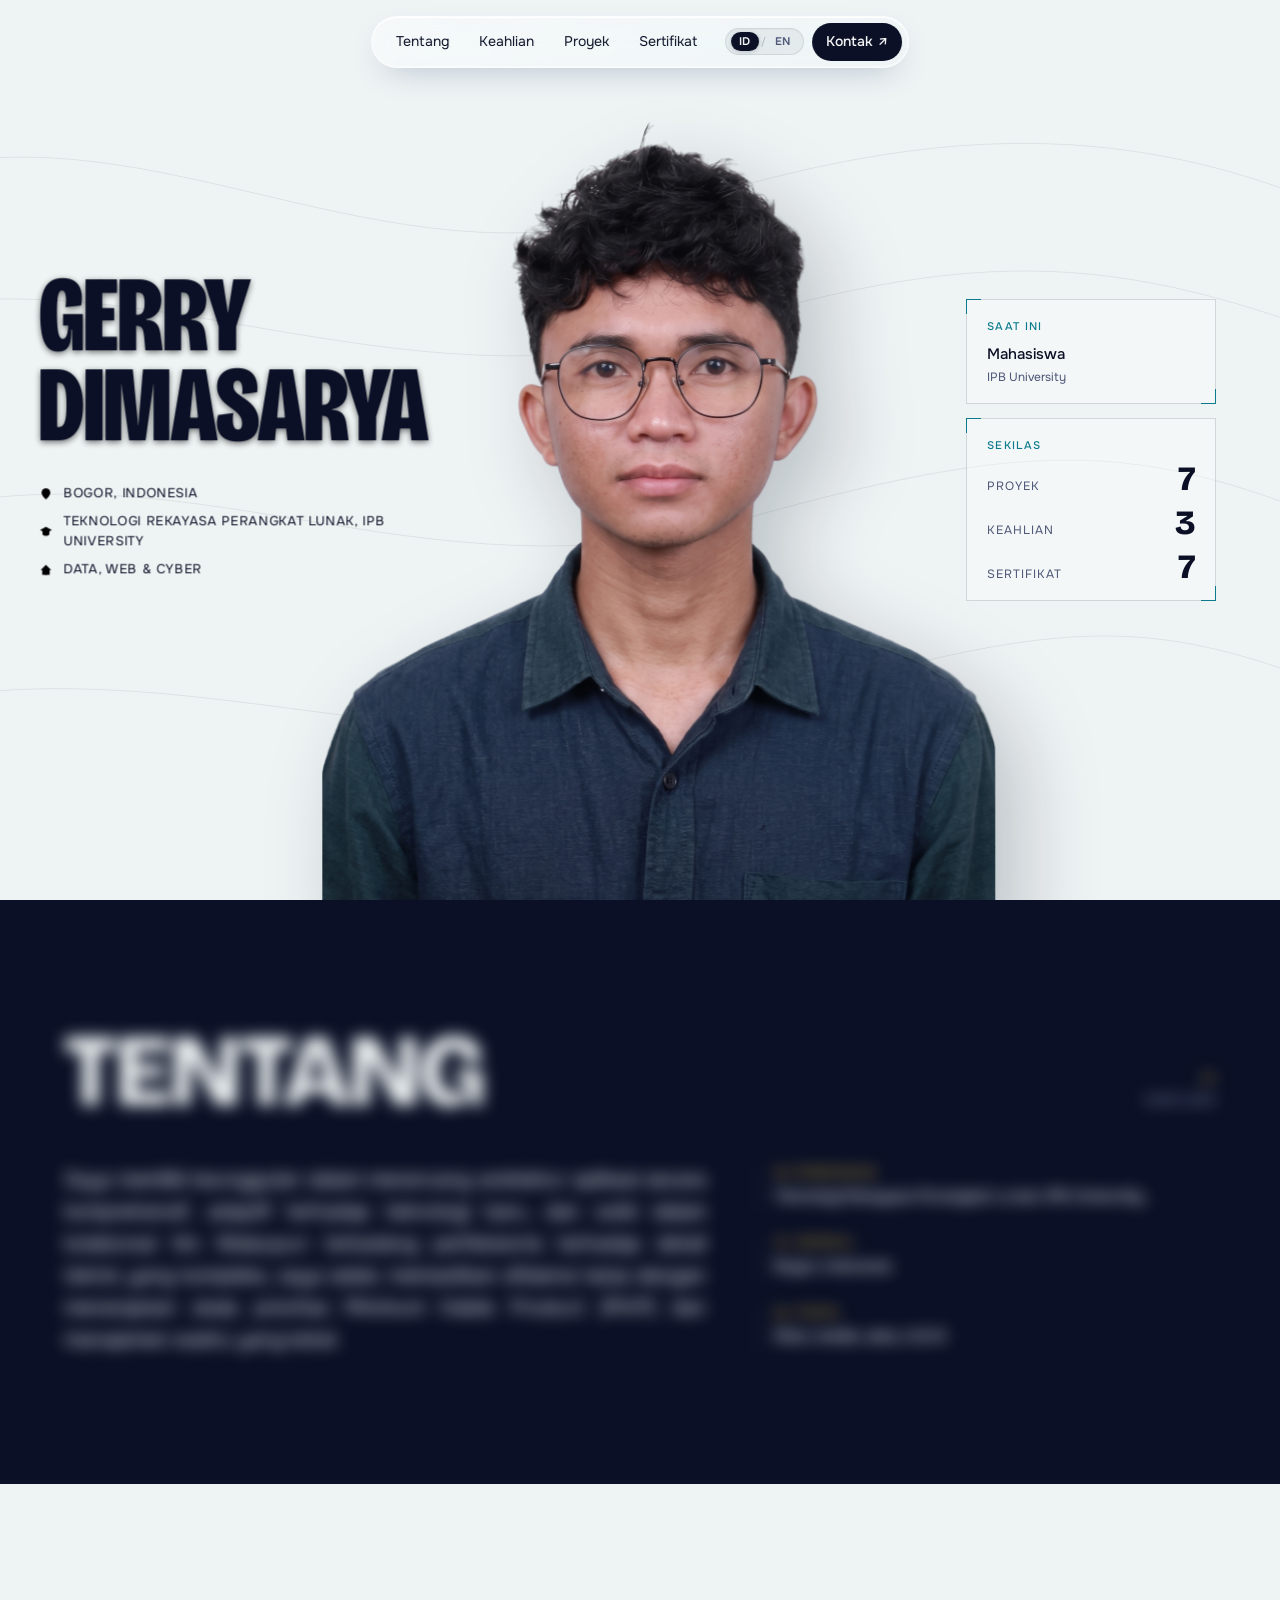
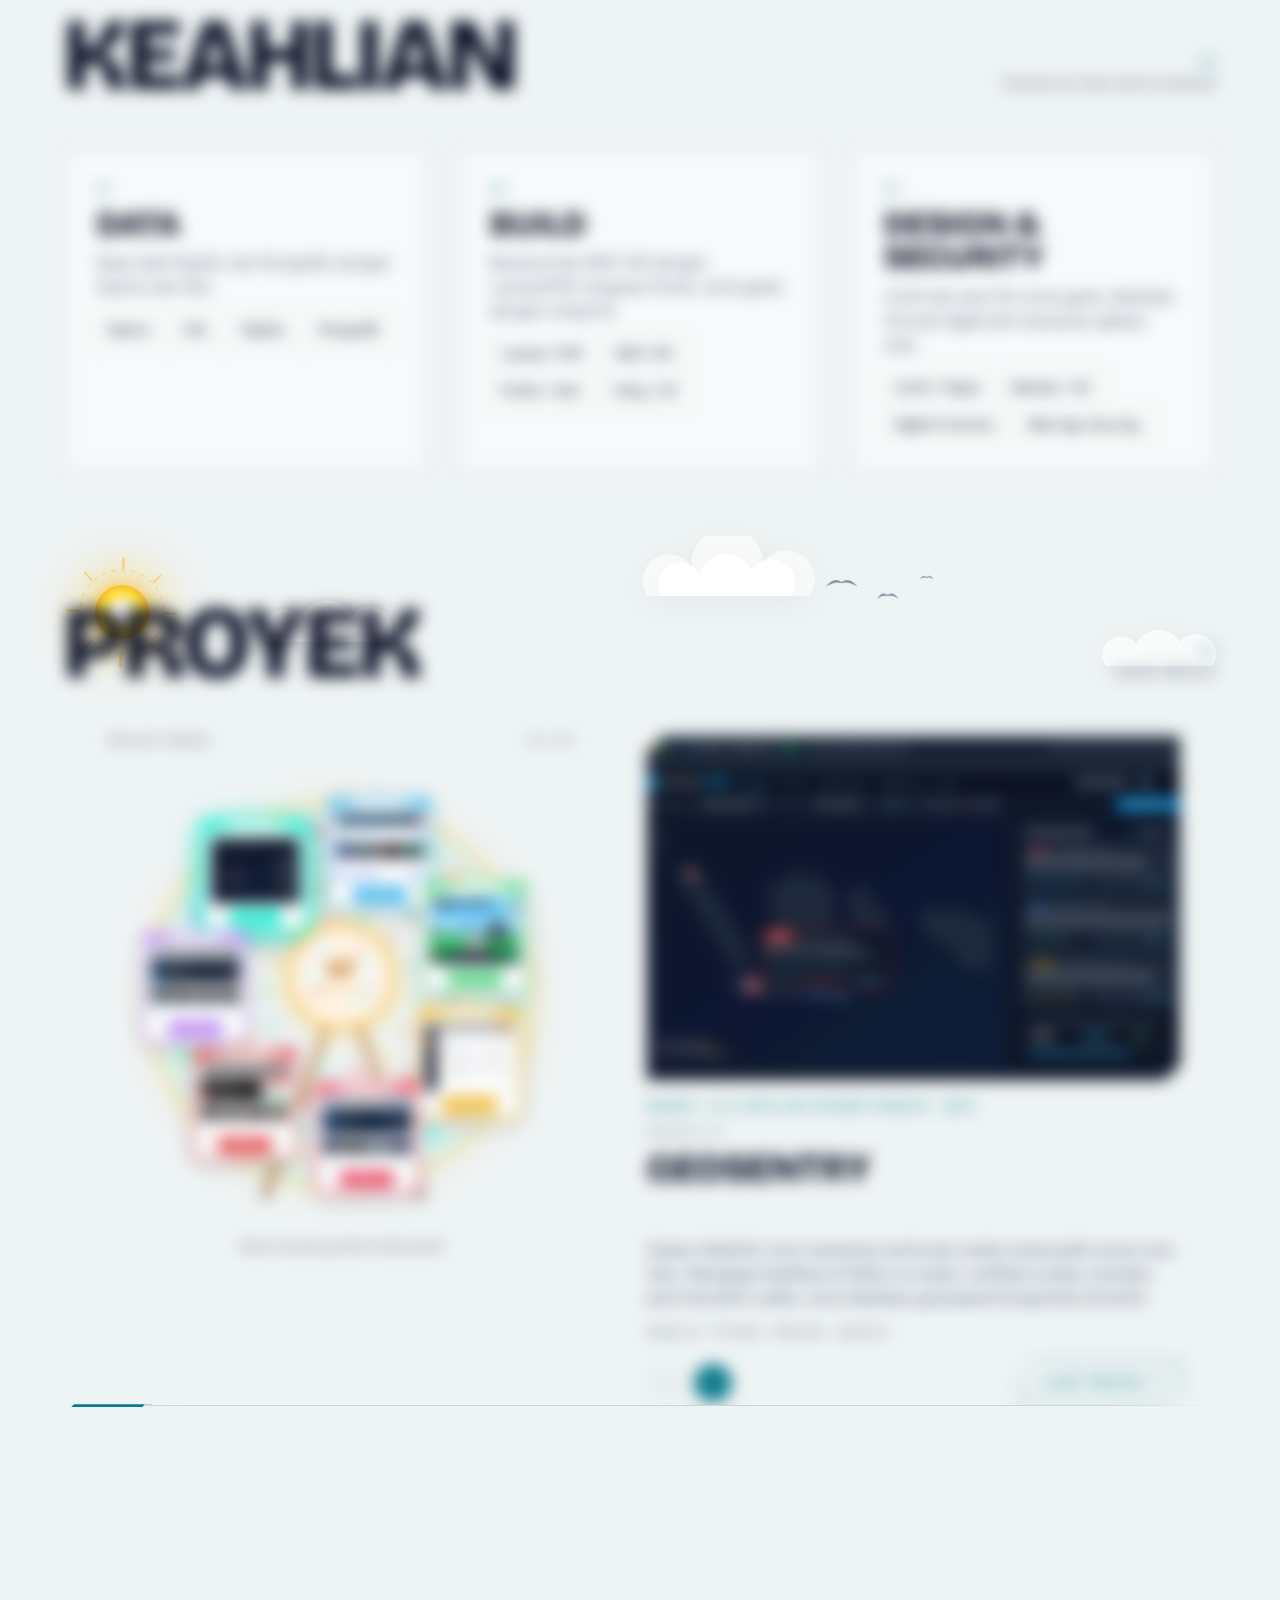
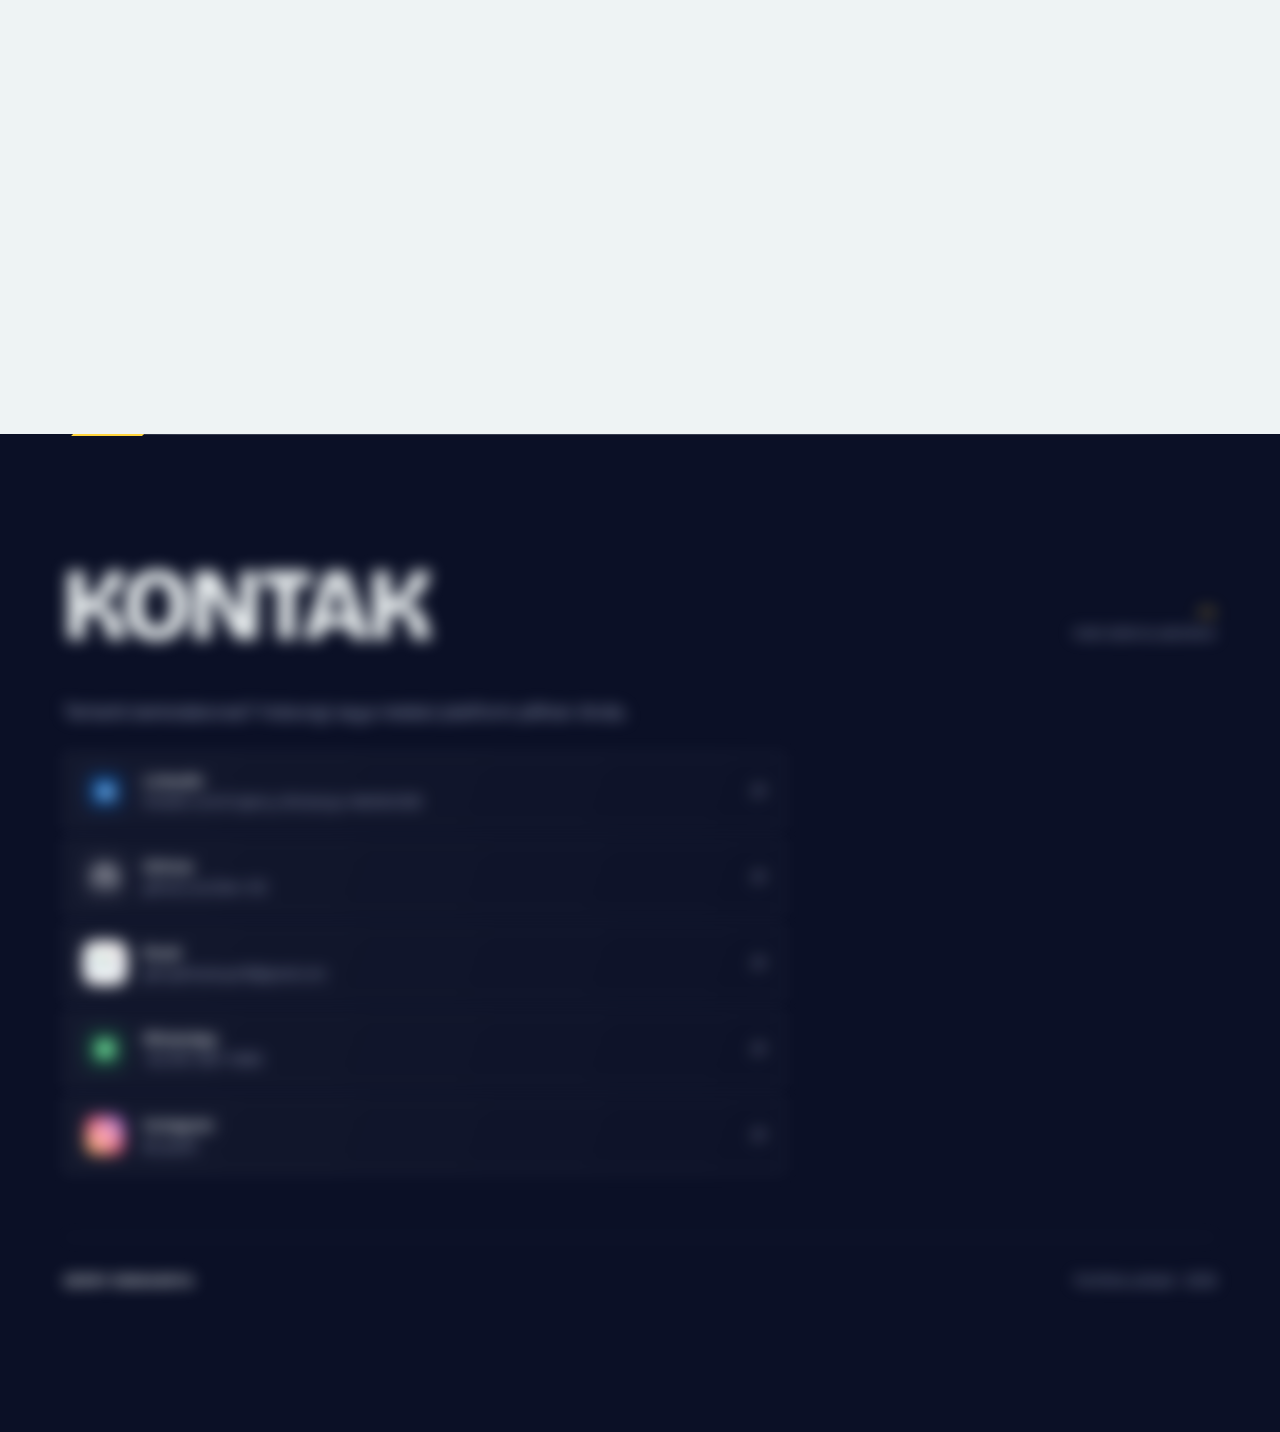
==== commit 549da1a3: "Add rich interactive scroll effects: progress bar, wheel scroll-spin, sky & hero parallax, active na" ====
--- a/index.html
+++ b/index.html
@@ -17,6 +17,9 @@
   <noscript><style>.preloader { display: none; }</style></noscript>
 </head>
 <body>
+  <!-- Indikator progress scroll di paling atas layar -->
+  <div class="scroll-progress-bar" id="scrollProgressBar" aria-hidden="true"></div>
+
   <!-- Preloader: sapaan beberapa bahasa, lalu layar terbuka ke atas -->
   <div class="preloader" id="preloader" role="status" aria-label="Memuat">
     <div class="preloader-box">
@@ -280,6 +283,15 @@
     </section>
   </main>
 
+  <!-- Tombol Melayang Kembali ke Atas (Back to Top) dengan cincin progress -->
+  <button class="back-to-top" id="backToTopBtn" type="button" aria-label="Kembali ke atas" title="Kembali ke atas">
+    <svg class="progress-ring" viewBox="0 0 44 44" width="44" height="44" aria-hidden="true">
+      <circle class="ring-bg" cx="22" cy="22" r="18" fill="none" stroke-width="2.5" />
+      <circle class="ring-indicator" id="backToTopProgress" cx="22" cy="22" r="18" fill="none" stroke-width="2.5" />
+    </svg>
+    <span class="back-to-top-arrow" aria-hidden="true">↑</span>
+  </button>
+
   <script src="script.js"></script>
 </body>
 </html>
--- a/styles.css
+++ b/styles.css
@@ -80,9 +80,14 @@
   border-radius: 999px;
   font-size: 14px;
   white-space: nowrap;
-  transition: background-color 0.2s;
+  transition: background-color 0.2s, color 0.2s, box-shadow 0.2s;
 }
 .nav-links a:hover { background: rgba(11, 16, 38, 0.07); }
+.nav-links a.is-active {
+  background: var(--ink);
+  color: #fff;
+  box-shadow: 0 2px 8px rgba(11, 16, 38, 0.18);
+}
 .nav-actions {
   display: flex;
   align-items: center;
@@ -144,9 +149,28 @@
   font-size: 14px;
   font-weight: 500;
   white-space: nowrap;
-  transition: background-color 0.2s;
+  transition: background-color 0.2s, box-shadow 0.2s;
 }
 .nav-cta:hover { background: #222a4d; }
+.nav-cta.is-active {
+  background: var(--teal);
+  color: var(--paper);
+  box-shadow: 0 0 14px rgba(15, 118, 110, 0.45);
+}
+
+/* ---------- Indikator Progress Scroll (Paling Atas) ---------- */
+.scroll-progress-bar {
+  position: fixed;
+  top: 0;
+  left: 0;
+  width: 0%;
+  height: 3.5px;
+  background: linear-gradient(90deg, var(--teal) 0%, #06b6d4 40%, #f59e0b 80%, #ef4444 100%);
+  box-shadow: 0 0 12px rgba(15, 118, 110, 0.8), 0 0 4px rgba(245, 158, 11, 0.6);
+  z-index: 99999;
+  pointer-events: none;
+  transition: width 0.05s linear;
+}
 
 /* ---------- Hero ---------- */
 .hero {
@@ -156,7 +180,7 @@
   overflow: hidden;
   background: var(--paper);
 }
-.contours { position: absolute; inset: 0; width: 100%; height: 100%; pointer-events: none; }
+.contours { position: absolute; inset: 0; width: 100%; height: 100%; pointer-events: none; will-change: transform; }
 .contours path { fill: none; stroke: var(--ink); stroke-opacity: 0.07; stroke-width: 1px; vector-effect: non-scaling-stroke; }
 
 .hero-grid {
@@ -1369,6 +1393,69 @@
 }
 .nav.is-collapsed .nav-menu-icon { opacity: 1; scale: 1; }
 
+/* ---------- Tombol Melayang Kembali ke Atas (Back to Top) ---------- */
+.back-to-top {
+  position: fixed;
+  bottom: 24px;
+  right: 24px;
+  z-index: 900;
+  width: 48px;
+  height: 48px;
+  border-radius: 50%;
+  border: 1px solid rgba(255, 255, 255, 0.55);
+  background: rgba(238, 243, 244, 0.88);
+  backdrop-filter: blur(14px) saturate(160%);
+  -webkit-backdrop-filter: blur(14px) saturate(160%);
+  color: var(--ink);
+  display: grid;
+  place-items: center;
+  box-shadow: 0 10px 28px -6px rgba(11, 16, 38, 0.22), inset 0 1px 0 #fff;
+  cursor: pointer;
+  opacity: 0;
+  transform: translateY(20px) scale(0.85);
+  pointer-events: none;
+  transition: opacity 0.3s ease, transform 0.3s cubic-bezier(0.2, 0.8, 0.2, 1), background-color 0.2s, color 0.2s;
+}
+.back-to-top.is-visible {
+  opacity: 1;
+  transform: translateY(0) scale(1);
+  pointer-events: auto;
+}
+.back-to-top:hover {
+  background: var(--ink);
+  color: var(--paper);
+  transform: translateY(-4px) scale(1.06);
+  box-shadow: 0 14px 32px -4px rgba(11, 16, 38, 0.35);
+}
+.back-to-top:active {
+  transform: translateY(0) scale(0.96);
+}
+.back-to-top .progress-ring {
+  position: absolute;
+  inset: 2px;
+  transform: rotate(-90deg);
+}
+.back-to-top .ring-bg {
+  stroke: rgba(11, 16, 38, 0.1);
+}
+.back-to-top .ring-indicator {
+  stroke: var(--teal);
+  stroke-dasharray: 113.1;
+  stroke-dashoffset: 113.1;
+  stroke-linecap: round;
+  transition: stroke-dashoffset 0.08s linear;
+}
+.back-to-top:hover .ring-indicator {
+  stroke: #f59e0b;
+}
+.back-to-top-arrow {
+  position: relative;
+  z-index: 2;
+  font-size: 19px;
+  font-weight: 700;
+  line-height: 1;
+}
+
 @media (prefers-reduced-motion: reduce) {
   html { scroll-behavior: auto; }
   .reveal-ready [data-reveal] { transition: none; opacity: 1; translate: none; transform: none; filter: none; }
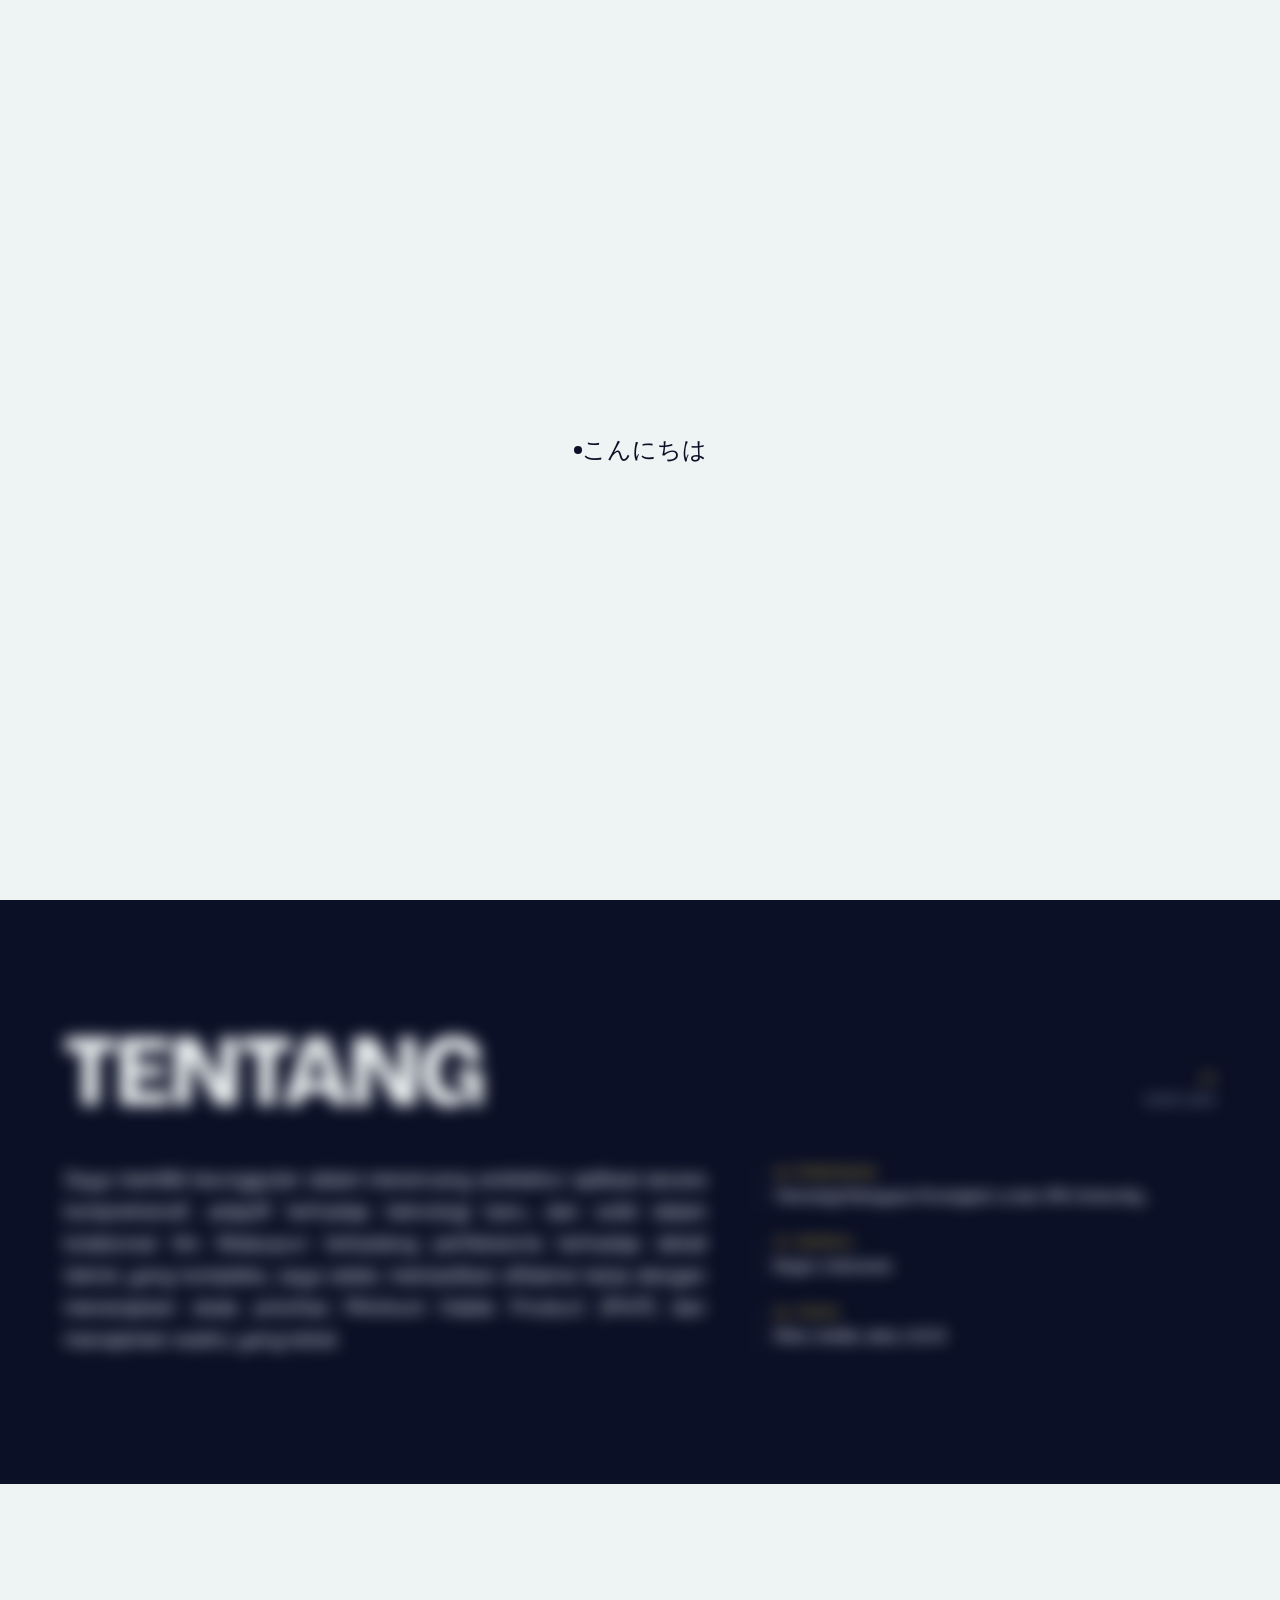
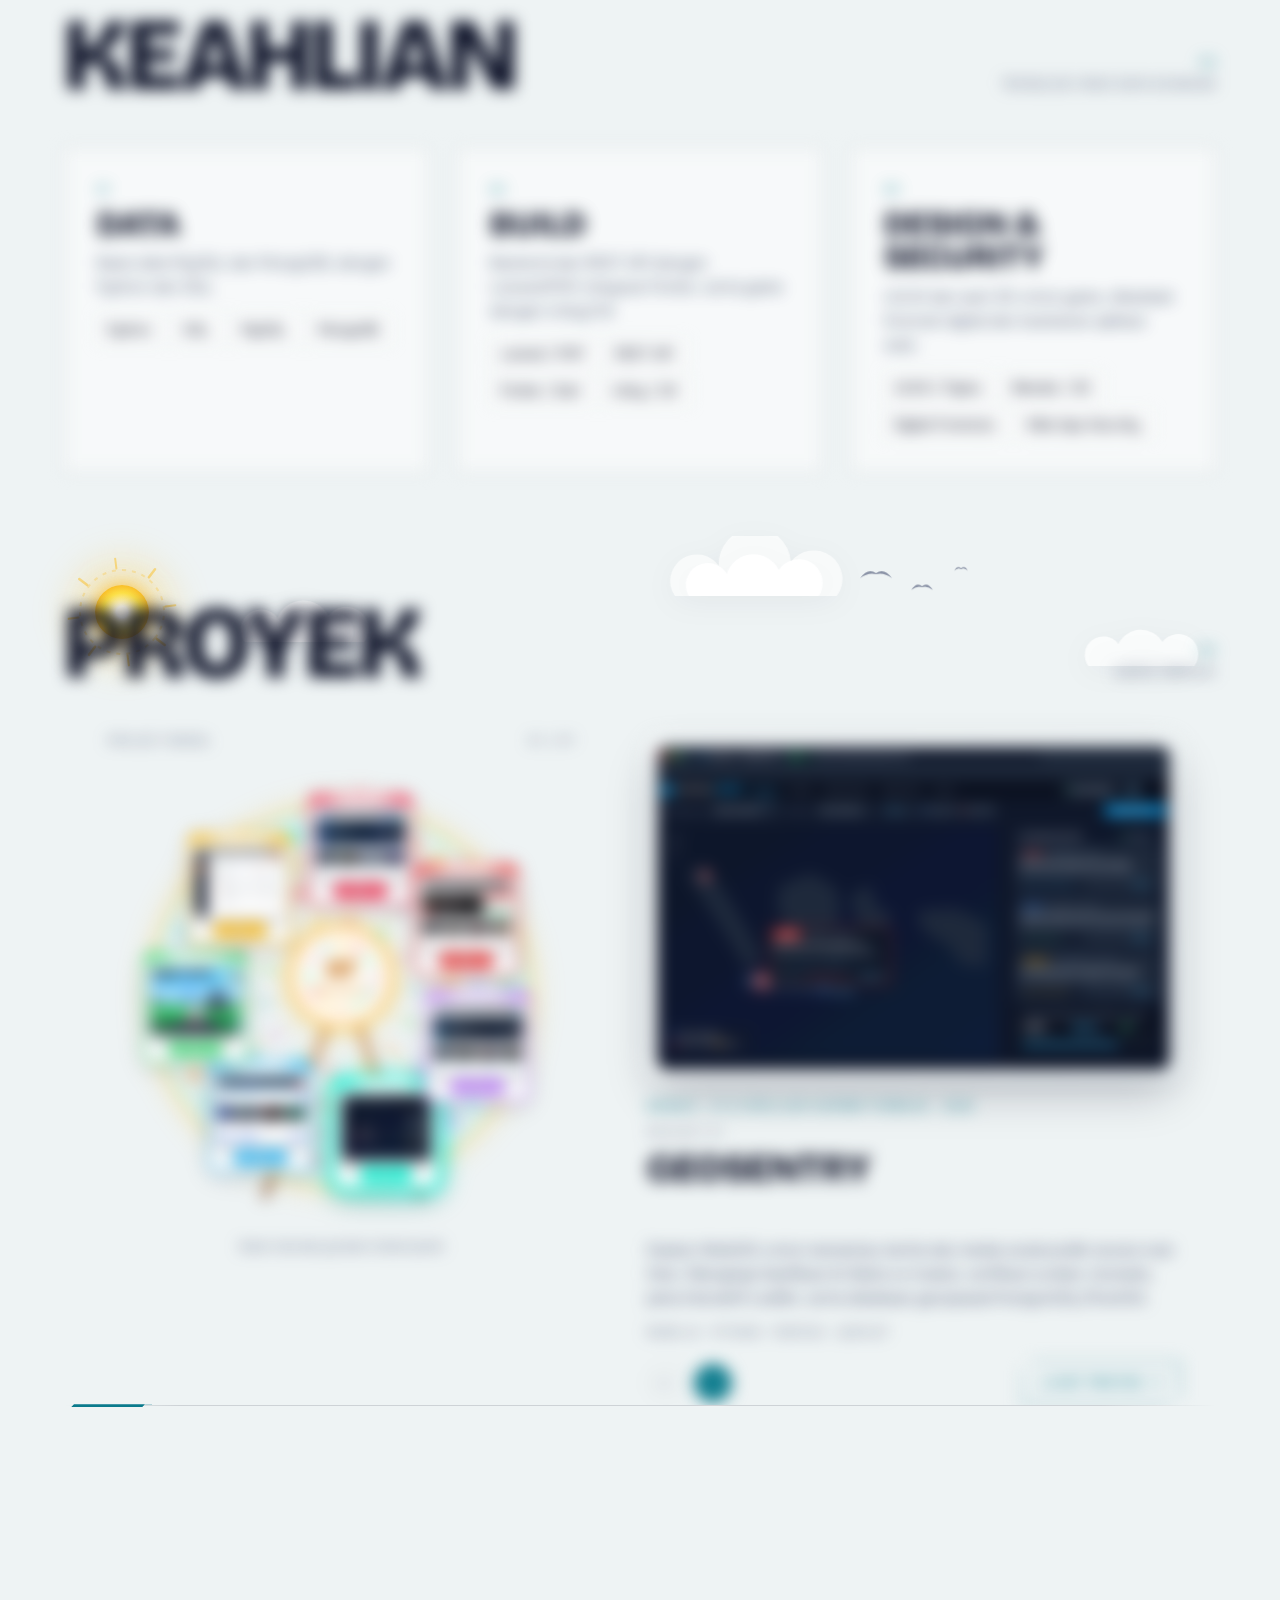
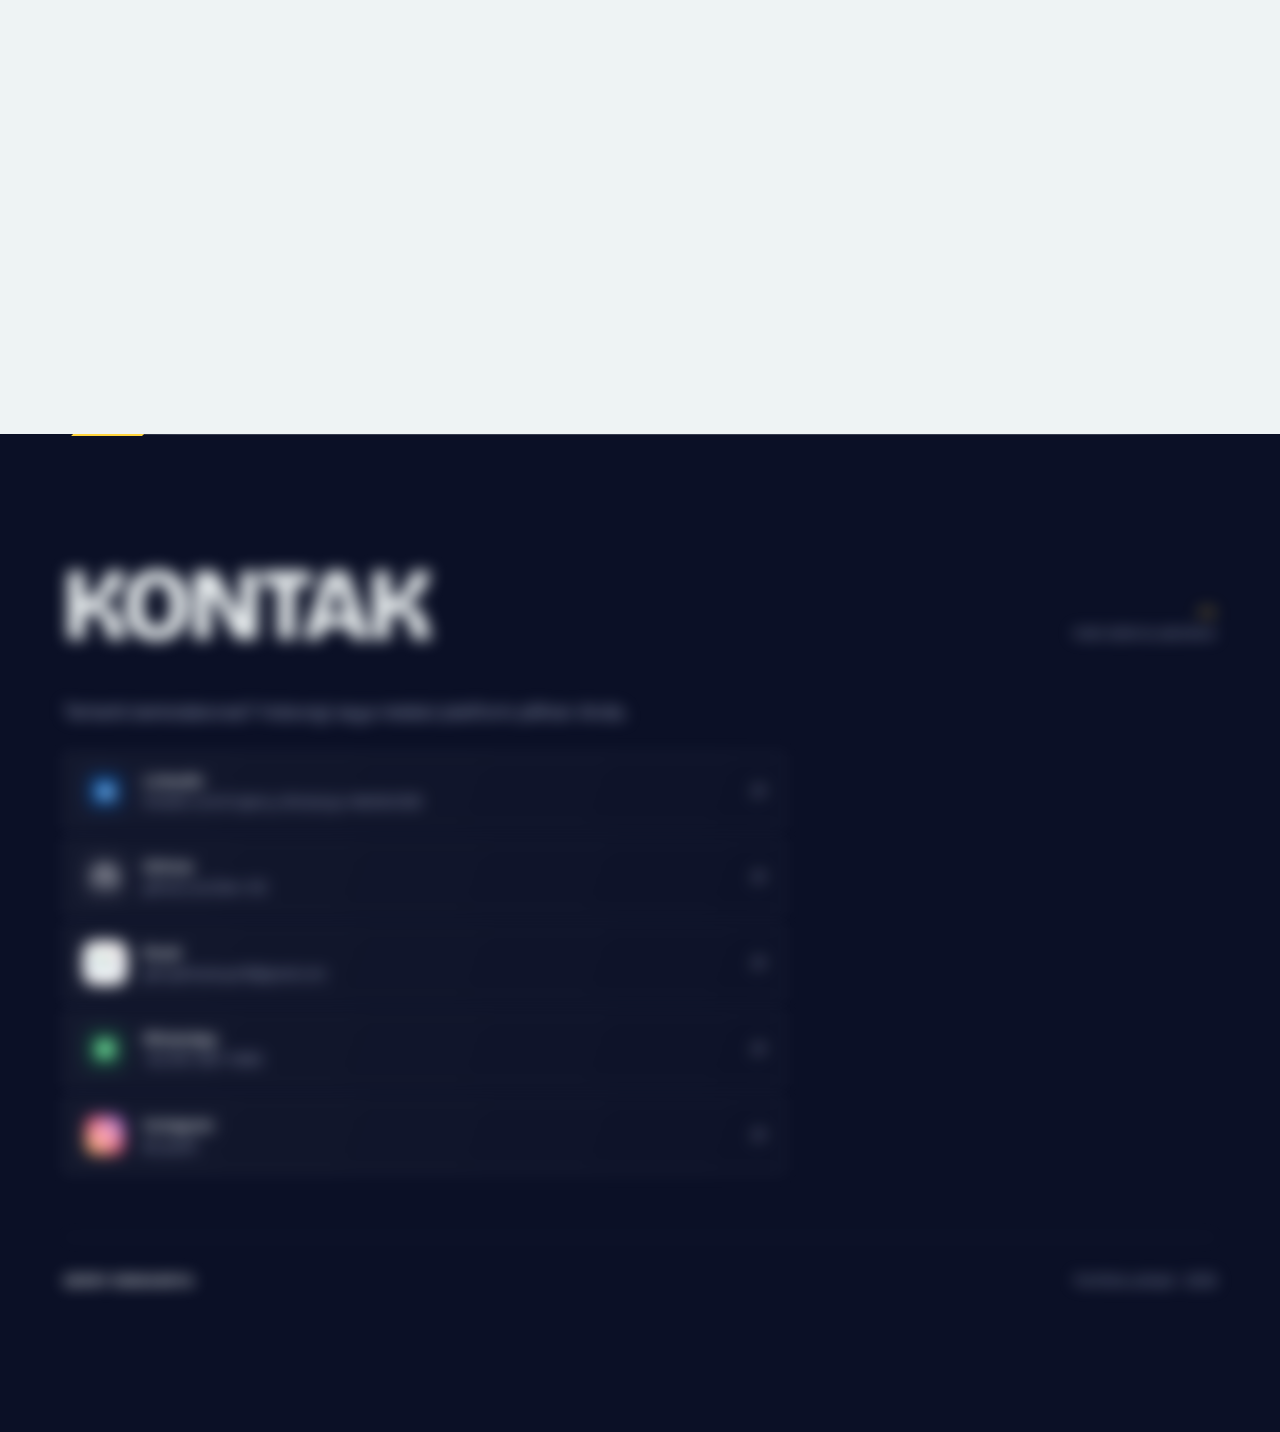
==== commit 0003dee7: "Add cache-busting version tags to stylesheet and script links" ====
--- a/index.html
+++ b/index.html
@@ -13,7 +13,7 @@
     href="https://fonts.googleapis.com/css2?family=Bricolage+Grotesque:opsz,wdth,wght@12..96,75..100,500..800&family=Onest:wght@400;500&display=swap"
     rel="stylesheet"
   />
-  <link rel="stylesheet" href="styles.css" />
+  <link rel="stylesheet" href="styles.css?v=2.2" />
   <noscript><style>.preloader { display: none; }</style></noscript>
 </head>
 <body>
@@ -292,6 +292,6 @@
     <span class="back-to-top-arrow" aria-hidden="true">↑</span>
   </button>
 
-  <script src="script.js"></script>
+  <script src="script.js?v=2.2"></script>
 </body>
 </html>
--- a/styles.css
+++ b/styles.css
@@ -821,15 +821,17 @@
 
 .gondola-frame {
   width: 100%;
-  border-radius: 5px;
+  border-radius: 6px;
   overflow: hidden;
-  border: 1px solid rgba(11, 16, 38, 0.1);
+  border: 1.5px solid rgba(255, 255, 255, 0.95);
+  box-shadow: 0 4px 10px rgba(0, 0, 0, 0.25), 0 0 0 1px rgba(0, 0, 0, 0.08);
 }
 .project-thumb img {
   width: 100%;
   aspect-ratio: 1.35;
   object-fit: cover;
   display: block;
+  border-radius: 4px;
 }
 
 /* Badge Nomor Gerbong Karnaval */
@@ -918,8 +920,35 @@
 
 .project-wheel-hint { margin: 2px 0 0; color: var(--ink-soft); font-size: 11px; text-align: center; }
 .project-detail { min-width: 0; align-self: start; }
-.project-detail-cover { overflow: hidden; aspect-ratio: 1.55; background: rgba(11, 16, 38, 0.06); clip-path: polygon(16px 0, 100% 0, 100% calc(100% - 16px), calc(100% - 16px) 100%, 0 100%, 0 16px); }
-.project-detail-cover img { width: 100%; height: 100%; object-fit: cover; }
+.project-detail-cover {
+  position: relative;
+  aspect-ratio: 1.55;
+  padding: 8px;
+  border-radius: 16px;
+  background: linear-gradient(145deg, #ffffff 0%, rgba(240, 244, 248, 0.95) 100%);
+  border: 1.5px solid rgba(15, 118, 110, 0.2);
+  box-shadow: 0 18px 46px -10px rgba(11, 16, 38, 0.28),
+              0 6px 18px -3px rgba(11, 16, 38, 0.12),
+              inset 0 1px 0 rgba(255, 255, 255, 0.95);
+  overflow: hidden;
+  transition: transform 0.35s var(--ease), box-shadow 0.35s var(--ease), border-color 0.35s ease;
+}
+.project-detail-cover:hover {
+  transform: translateY(-4px);
+  border-color: var(--teal);
+  box-shadow: 0 24px 54px -12px rgba(11, 16, 38, 0.34),
+              0 8px 22px -3px rgba(15, 118, 110, 0.22),
+              inset 0 1px 0 #ffffff;
+}
+.project-detail-cover img {
+  width: 100%;
+  height: 100%;
+  object-fit: cover;
+  border-radius: 10px;
+  border: 1px solid rgba(11, 16, 38, 0.08);
+  box-shadow: 0 2px 8px rgba(0, 0, 0, 0.08);
+  display: block;
+}
 .project-detail-copy { padding-top: 18px; min-height: 250px; }
 .project-detail .project-tag { margin: 0 0 10px; min-height: 16px; color: var(--teal); font-size: 11px; font-weight: 500; letter-spacing: 0.12em; text-transform: uppercase; }
 .project-number { margin: 0 0 7px; color: var(--ink-soft); font-size: 10px; letter-spacing: 0.18em; }
@@ -997,6 +1026,65 @@
 .certificate-frame-button.is-active .certificate-frame { transform: translateY(-11px) scale(1.045) rotate(0deg); box-shadow: 0 18px 25px rgba(12, 19, 28, 0.27), 0 0 0 2px rgba(10, 122, 140, 0.44), inset 0 1px 1px rgba(255, 255, 255, 0.65); }
 .certificate-frame-button:focus-visible { outline: none; }
 .certificate-frame-button:focus-visible .certificate-frame { outline: 3px solid var(--teal); outline-offset: 4px; }
+
+/* ---------- Efek Berayun Kiri ke Kanan pada Bingkai Sertifikat saat Scroll ---------- */
+.certificate-stage.is-quake .certificate-rail {
+  animation: railSway 0.78s ease-in-out infinite alternate;
+}
+@keyframes railSway {
+  0% { transform: translateX(-4px); }
+  100% { transform: translateX(4px); }
+}
+
+.certificate-stage.is-quake .certificate-cord {
+  transform-origin: 50% 0;
+  animation: cordSwing 0.75s ease-in-out infinite alternate;
+}
+@keyframes cordSwing {
+  0% { transform: translateX(-50%) rotate(-14deg); }
+  100% { transform: translateX(-50%) rotate(14deg); }
+}
+
+.certificate-stage.is-quake .certificate-frame {
+  transform-origin: 50% -34px; /* Poros gantungan tali tepat di atas rel */
+  animation: frameSwing 0.75s ease-in-out infinite alternate;
+}
+
+@keyframes frameSwing {
+  0% {
+    transform: rotate(calc(var(--frame-tilt, 0deg) - 15deg)) translateX(-14px);
+  }
+  100% {
+    transform: rotate(calc(var(--frame-tilt, 0deg) + 15deg)) translateX(14px);
+  }
+}
+
+/* Variasi ritme berayun antar bingkai agar gerakannya alami seperti bandul fisik yang saling bersilangan */
+.certificate-stage.is-quake .certificate-frame-button:nth-child(2n) .certificate-cord,
+.certificate-stage.is-quake .certificate-frame-button:nth-child(2n) .certificate-frame {
+  animation-duration: 0.84s;
+  animation-direction: alternate-reverse;
+  animation-delay: 0.08s;
+}
+
+.certificate-stage.is-quake .certificate-frame-button:nth-child(3n) .certificate-cord,
+.certificate-stage.is-quake .certificate-frame-button:nth-child(3n) .certificate-frame {
+  animation-duration: 0.70s;
+  animation-delay: 0.04s;
+}
+
+.certificate-stage.is-quake .certificate-frame-button:nth-child(4n) .certificate-cord,
+.certificate-stage.is-quake .certificate-frame-button:nth-child(4n) .certificate-frame {
+  animation-duration: 0.90s;
+  animation-direction: alternate-reverse;
+  animation-delay: 0.12s;
+}
+
+.certificate-stage.is-quake .certificate-frame-button:nth-child(5n) .certificate-cord,
+.certificate-stage.is-quake .certificate-frame-button:nth-child(5n) .certificate-frame {
+  animation-duration: 0.78s;
+  animation-delay: 0.16s;
+}
 .certificate-print { position: relative; display: flex; width: 100%; height: 100%; flex-direction: column; align-items: center; overflow: hidden; padding: 9px 6px 7px; border: 1px solid color-mix(in srgb, var(--print-ink) 24%, transparent); background: var(--print-paper); color: var(--print-ink); text-align: center; }
 .certificate-print::before { content: ""; position: absolute; inset: 5px; border: 1px solid color-mix(in srgb, var(--print-accent) 69%, transparent); pointer-events: none; }
 .certificate-print::after { content: ""; position: absolute; top: -18%; right: -38%; width: 70%; aspect-ratio: 1; border-radius: 50%; background: var(--print-accent); opacity: 0.09; }
@@ -1459,5 +1547,8 @@
 @media (prefers-reduced-motion: reduce) {
   html { scroll-behavior: auto; }
   .reveal-ready [data-reveal] { transition: none; opacity: 1; translate: none; transform: none; filter: none; }
-  .switch-icon, .project-wheel-rotor, .project-gondola, .project-thumb, .project-open-link { transition: none; }
-}
+  .switch-icon, .project-wheel-rotor, .project-gondola, .project-thumb, .project-open-link { transition: none; animation: none; }
+  .certificate-stage.is-quake .certificate-rail,
+  .certificate-stage.is-quake .certificate-cord,
+  .certificate-stage.is-quake .certificate-frame { animation: none; }
+}
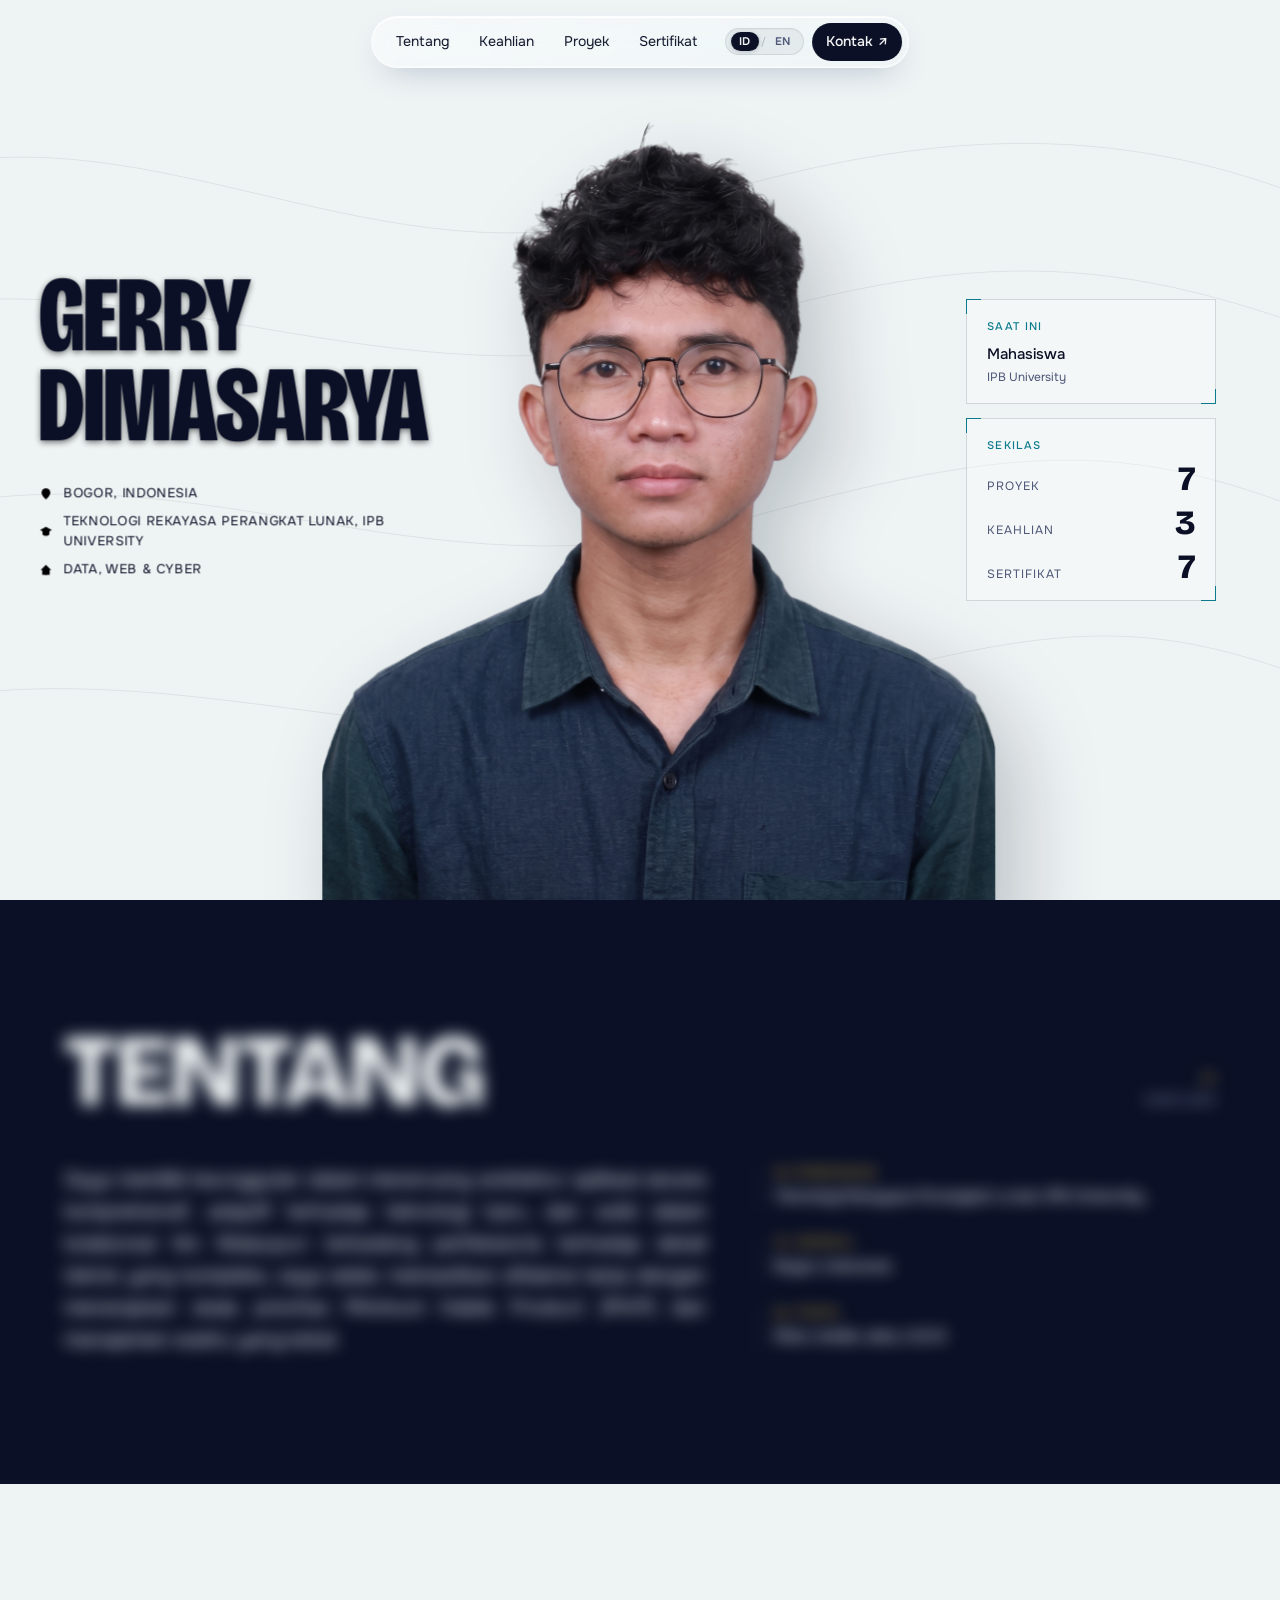
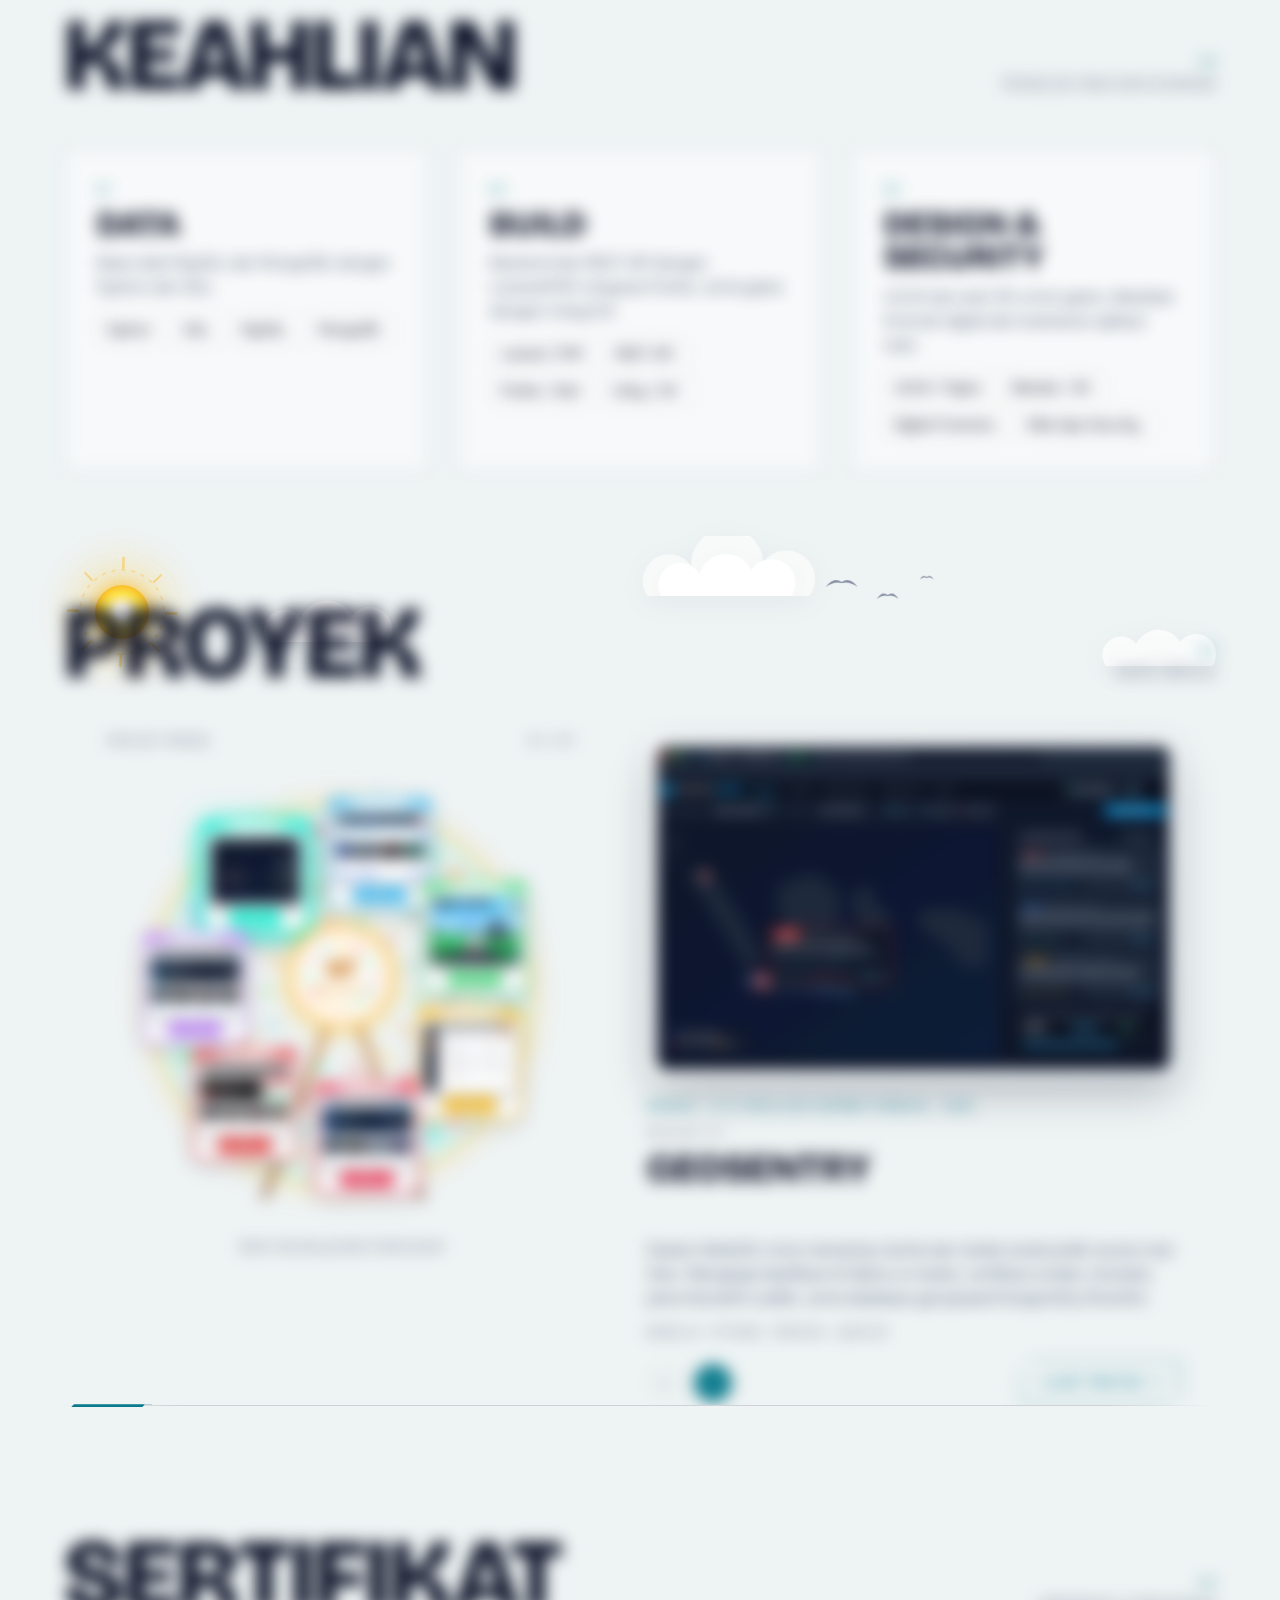
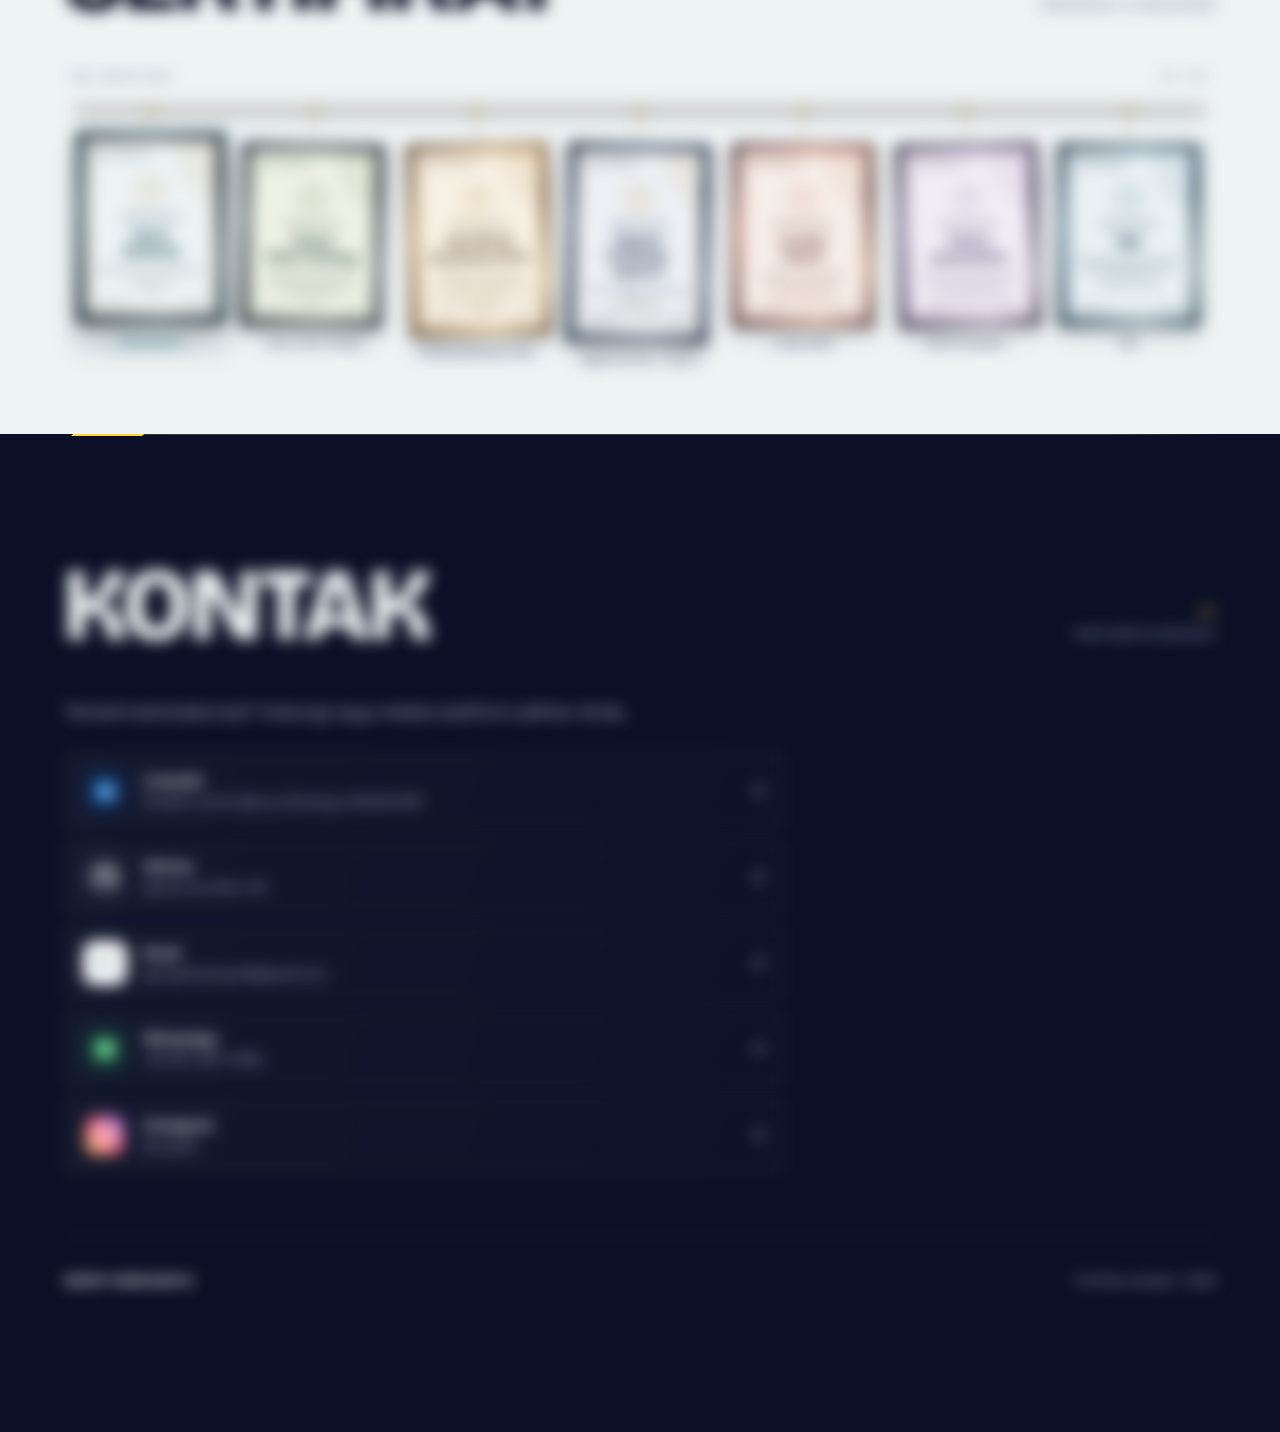
==== commit 1cfeb777: "Update language-specific CV links for Indonesian and English" ====
--- a/index.html
+++ b/index.html
@@ -13,7 +13,7 @@
     href="https://fonts.googleapis.com/css2?family=Bricolage+Grotesque:opsz,wdth,wght@12..96,75..100,500..800&family=Onest:wght@400;500&display=swap"
     rel="stylesheet"
   />
-  <link rel="stylesheet" href="styles.css?v=2.2" />
+  <link rel="stylesheet" href="styles.css?v=2.3" />
   <noscript><style>.preloader { display: none; }</style></noscript>
 </head>
 <body>
@@ -118,7 +118,7 @@
             <small data-i18n="hero.switch_sub">Ganti potret</small>
           </span>
         </button>
-        <a class="hero-cta" id="heroCvLink" href="https://drive.google.com/file/d/1JR8nMMHUF6aoPG53Uv0rVVSIukp9_dM0/view?usp=sharing" target="_blank" rel="noopener noreferrer"><span data-i18n="hero.view_cv">Lihat CV</span> <span aria-hidden="true">↗</span></a>
+        <a class="hero-cta" id="heroCvLink" href="https://drive.google.com/file/d/1Zn5VZEZ1mlzLSJ4uscJslg3bxF_FZVQk/view?usp=sharing" target="_blank" rel="noopener noreferrer"><span data-i18n="hero.view_cv">Lihat CV</span> <span aria-hidden="true">↗</span></a>
       </div>
     </section>
 
@@ -292,6 +292,6 @@
     <span class="back-to-top-arrow" aria-hidden="true">↑</span>
   </button>
 
-  <script src="script.js?v=2.2"></script>
+  <script src="script.js?v=2.3"></script>
 </body>
 </html>
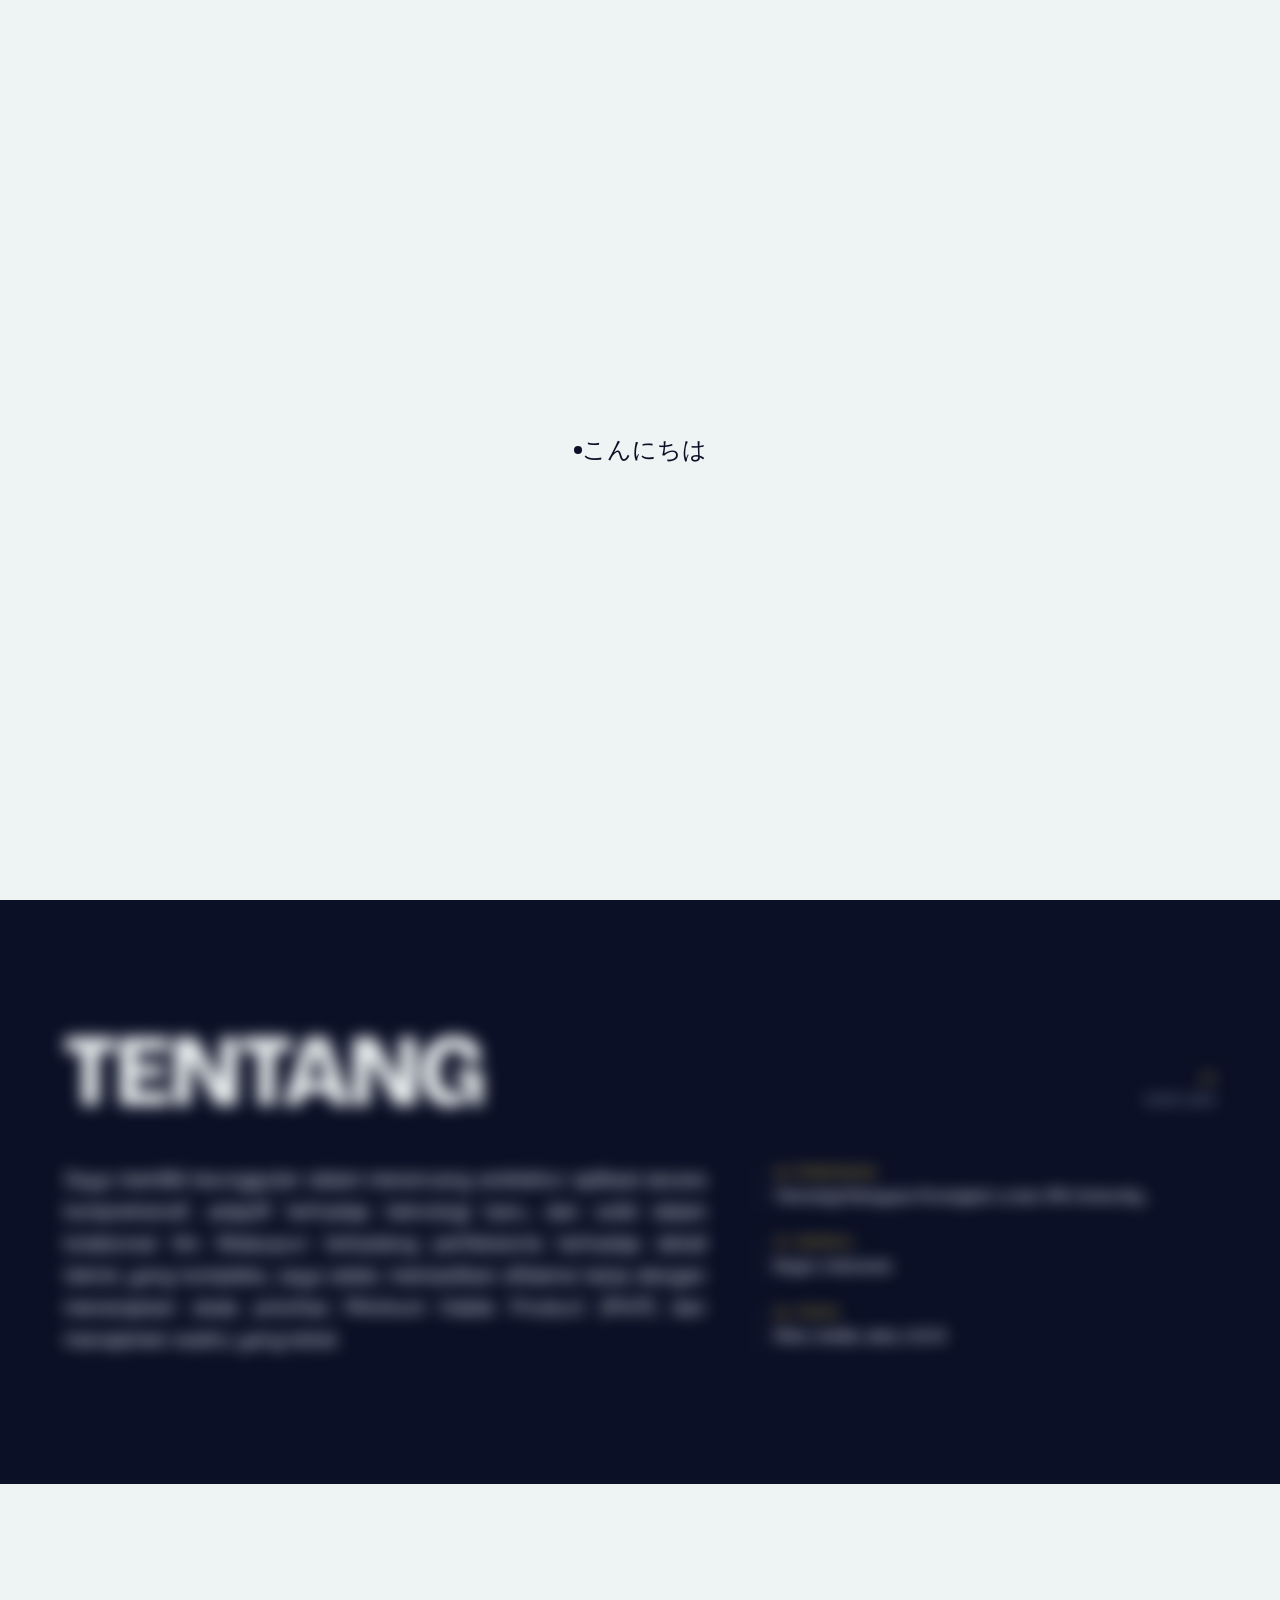
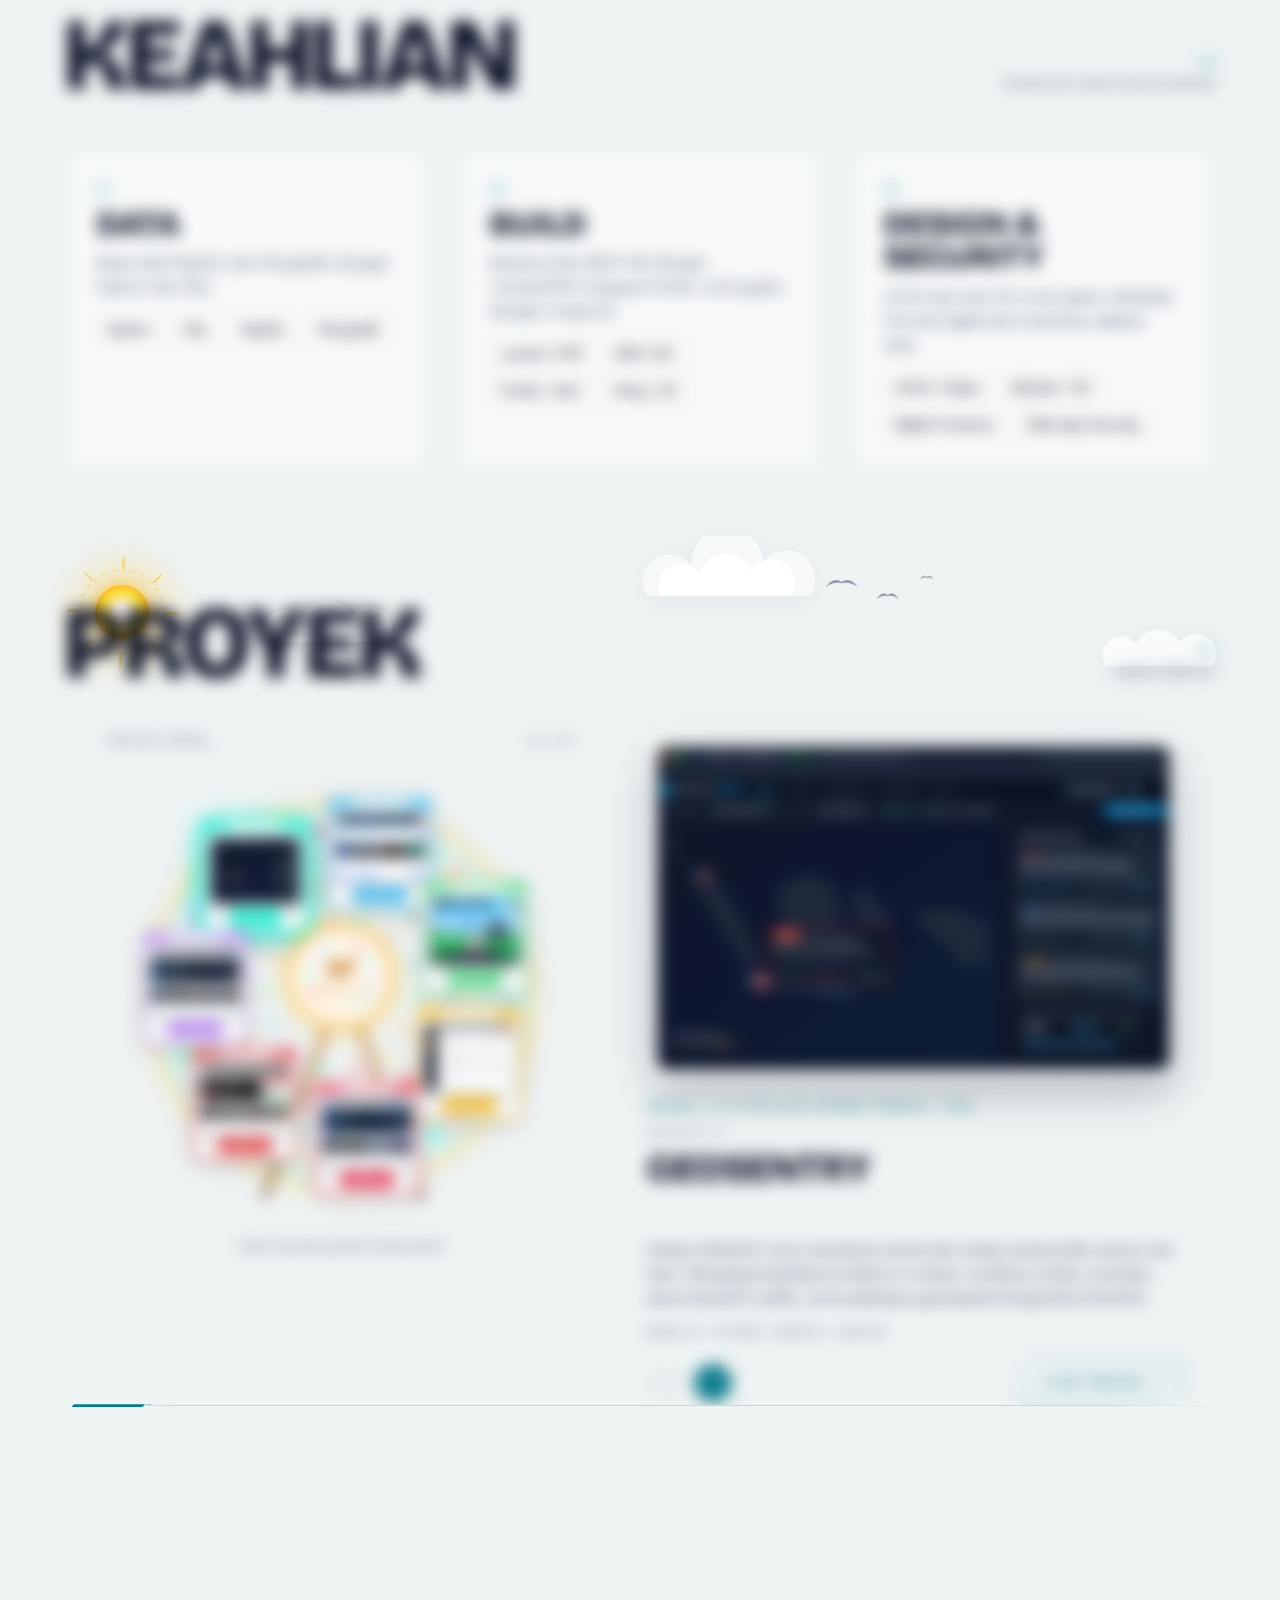
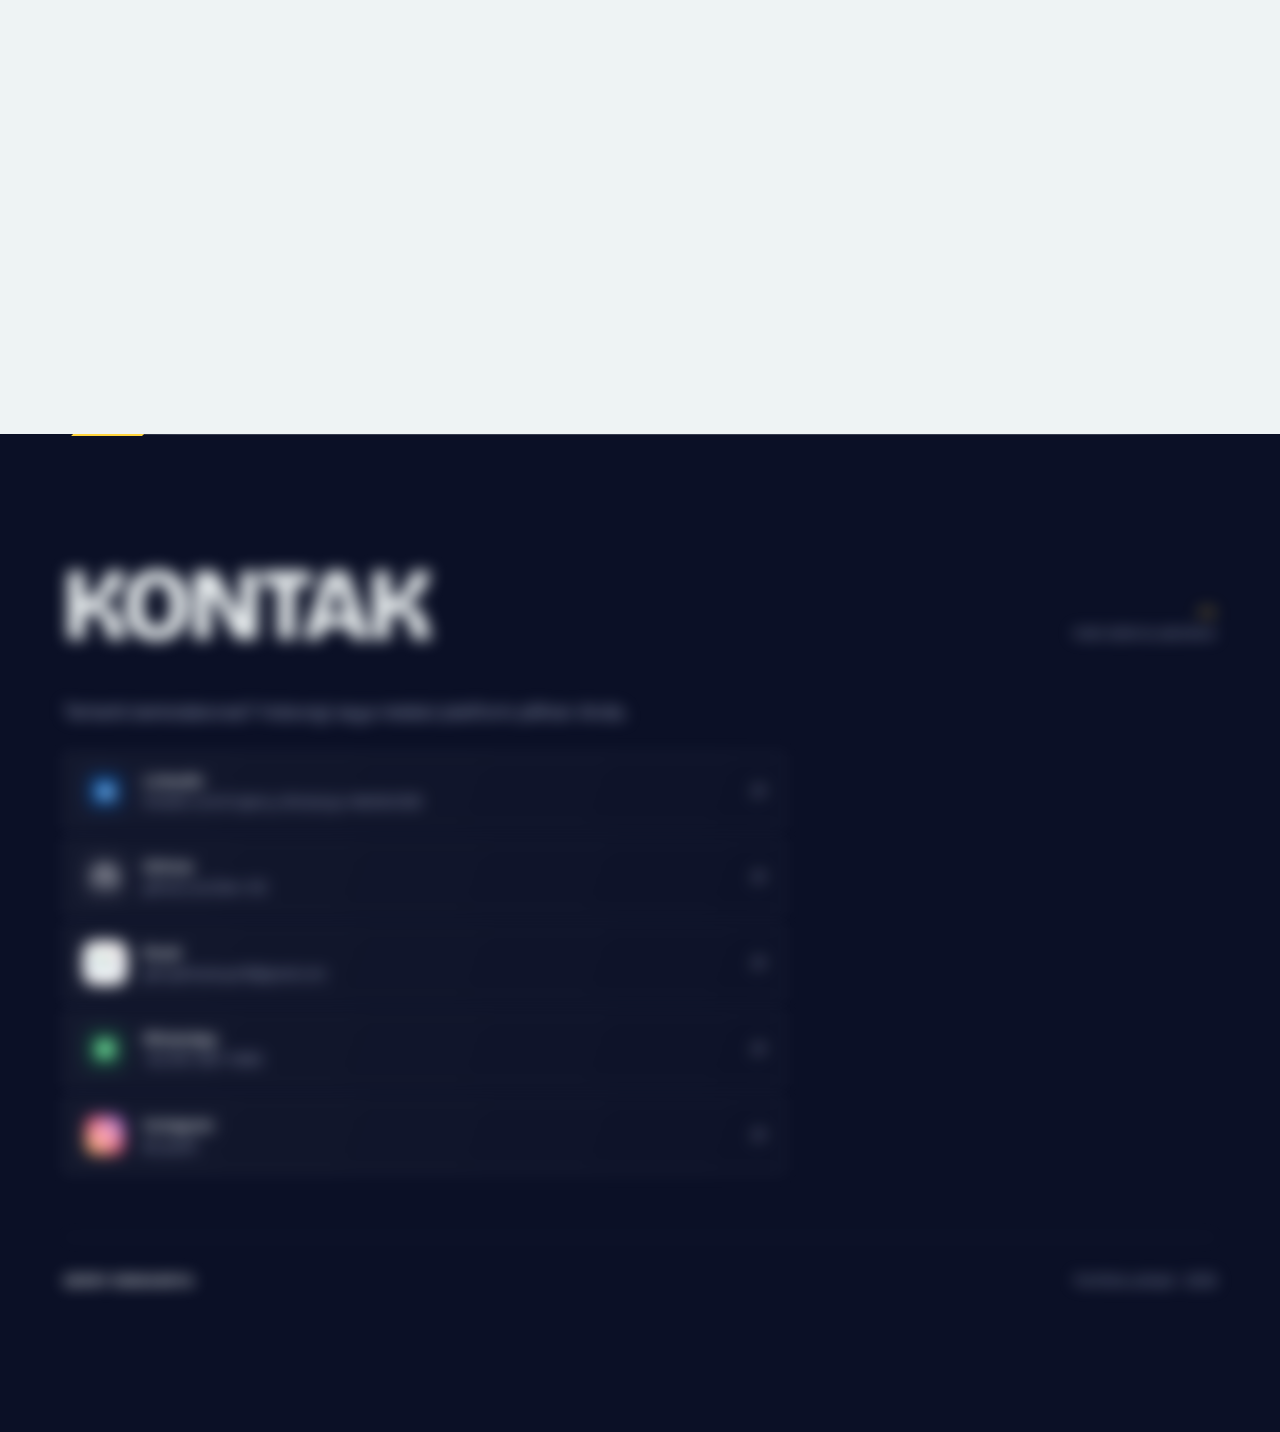
==== commit 223c028c: "Position hero CV button directly below Sekilas panel with matching width" ====
--- a/index.html
+++ b/index.html
@@ -13,7 +13,7 @@
     href="https://fonts.googleapis.com/css2?family=Bricolage+Grotesque:opsz,wdth,wght@12..96,75..100,500..800&family=Onest:wght@400;500&display=swap"
     rel="stylesheet"
   />
-  <link rel="stylesheet" href="styles.css?v=2.3" />
+  <link rel="stylesheet" href="styles.css?v=2.4" />
   <noscript><style>.preloader { display: none; }</style></noscript>
 </head>
 <body>
@@ -99,13 +99,16 @@
             <p class="panel-value" data-i18n="hero.student">Mahasiswa</p>
             <p class="panel-sub">IPB University</p>
           </div>
-          <div class="panel stats">
-            <p class="panel-label" data-i18n="hero.at_glance">Sekilas</p>
-            <dl>
-              <div><dt data-i18n="hero.stat_projects">Proyek</dt><dd>7</dd></div>
-              <div><dt data-i18n="hero.stat_skills">Keahlian</dt><dd>3</dd></div>
-              <div><dt data-i18n="hero.stat_cert">Sertifikat</dt><dd>7</dd></div>
-            </dl>
+          <div class="hero-panel-group">
+            <div class="panel stats">
+              <p class="panel-label" data-i18n="hero.at_glance">Sekilas</p>
+              <dl>
+                <div><dt data-i18n="hero.stat_projects">Proyek</dt><dd>7</dd></div>
+                <div><dt data-i18n="hero.stat_skills">Keahlian</dt><dd>3</dd></div>
+                <div><dt data-i18n="hero.stat_cert">Sertifikat</dt><dd>7</dd></div>
+              </dl>
+            </div>
+            <a class="hero-cta" id="heroCvLink" href="https://drive.google.com/file/d/1Zn5VZEZ1mlzLSJ4uscJslg3bxF_FZVQk/view?usp=sharing" target="_blank" rel="noopener noreferrer"><span data-i18n="hero.view_cv">Lihat CV</span> <span aria-hidden="true">↗</span></a>
           </div>
         </aside>
       </div>
@@ -118,7 +121,6 @@
             <small data-i18n="hero.switch_sub">Ganti potret</small>
           </span>
         </button>
-        <a class="hero-cta" id="heroCvLink" href="https://drive.google.com/file/d/1Zn5VZEZ1mlzLSJ4uscJslg3bxF_FZVQk/view?usp=sharing" target="_blank" rel="noopener noreferrer"><span data-i18n="hero.view_cv">Lihat CV</span> <span aria-hidden="true">↗</span></a>
       </div>
     </section>
 
@@ -292,6 +294,6 @@
     <span class="back-to-top-arrow" aria-hidden="true">↑</span>
   </button>
 
-  <script src="script.js?v=2.3"></script>
+  <script src="script.js?v=2.4"></script>
 </body>
 </html>
--- a/styles.css
+++ b/styles.css
@@ -356,23 +356,42 @@
 .switch-text { display: flex; flex-direction: column; align-items: flex-start; line-height: 1.25; }
 .switch-text #switchTitle { font-size: 12px; font-weight: 500; letter-spacing: 0.05em; text-transform: uppercase; }
 .switch-text small { color: var(--ink-soft); font-size: 11px; }
+.hero-panel-group {
+  display: flex;
+  flex-direction: column;
+  gap: 10px;
+  width: 100%;
+}
 .hero-cta {
-  justify-self: end;
   display: inline-flex;
   align-items: center;
+  justify-content: center;
+  width: 100%;
+  box-sizing: border-box;
   gap: 8px;
-  padding: 11px 18px;
+  padding: 12px 18px;
   border: 1px solid var(--teal);
   color: var(--teal);
-  background: rgba(238, 243, 244, 0.85);
+  background: rgba(238, 243, 244, 0.88);
   clip-path: var(--cut);
   font-size: 13px;
-  font-weight: 500;
-  letter-spacing: 0.06em;
+  font-weight: 600;
+  letter-spacing: 0.08em;
   text-transform: uppercase;
-  transition: background-color 0.2s, color 0.2s;
-}
-.hero-cta:hover { background: var(--teal); color: var(--paper); }
+  text-align: center;
+  cursor: pointer;
+  box-shadow: 0 2px 8px rgba(11, 16, 38, 0.05);
+  transition: background-color 0.2s var(--ease), color 0.2s var(--ease), transform 0.2s var(--ease), box-shadow 0.2s var(--ease);
+}
+.hero-cta:hover {
+  background: var(--teal);
+  color: var(--paper);
+  transform: translateY(-2px);
+  box-shadow: 0 6px 16px rgba(15, 118, 110, 0.22);
+}
+.hero-cta:active {
+  transform: translateY(0);
+}
 
 /* ---------- Section ---------- */
 .section {
@@ -1312,7 +1331,6 @@
     gap: 20px;
   }
   .hero-switch { justify-self: start; }
-  .hero-cta { justify-self: start; }
   .about-grid, .skills-grid, .project-gallery { grid-template-columns: 1fr; }
 }
 /* ---------- Ukuran per perangkat ---------- */
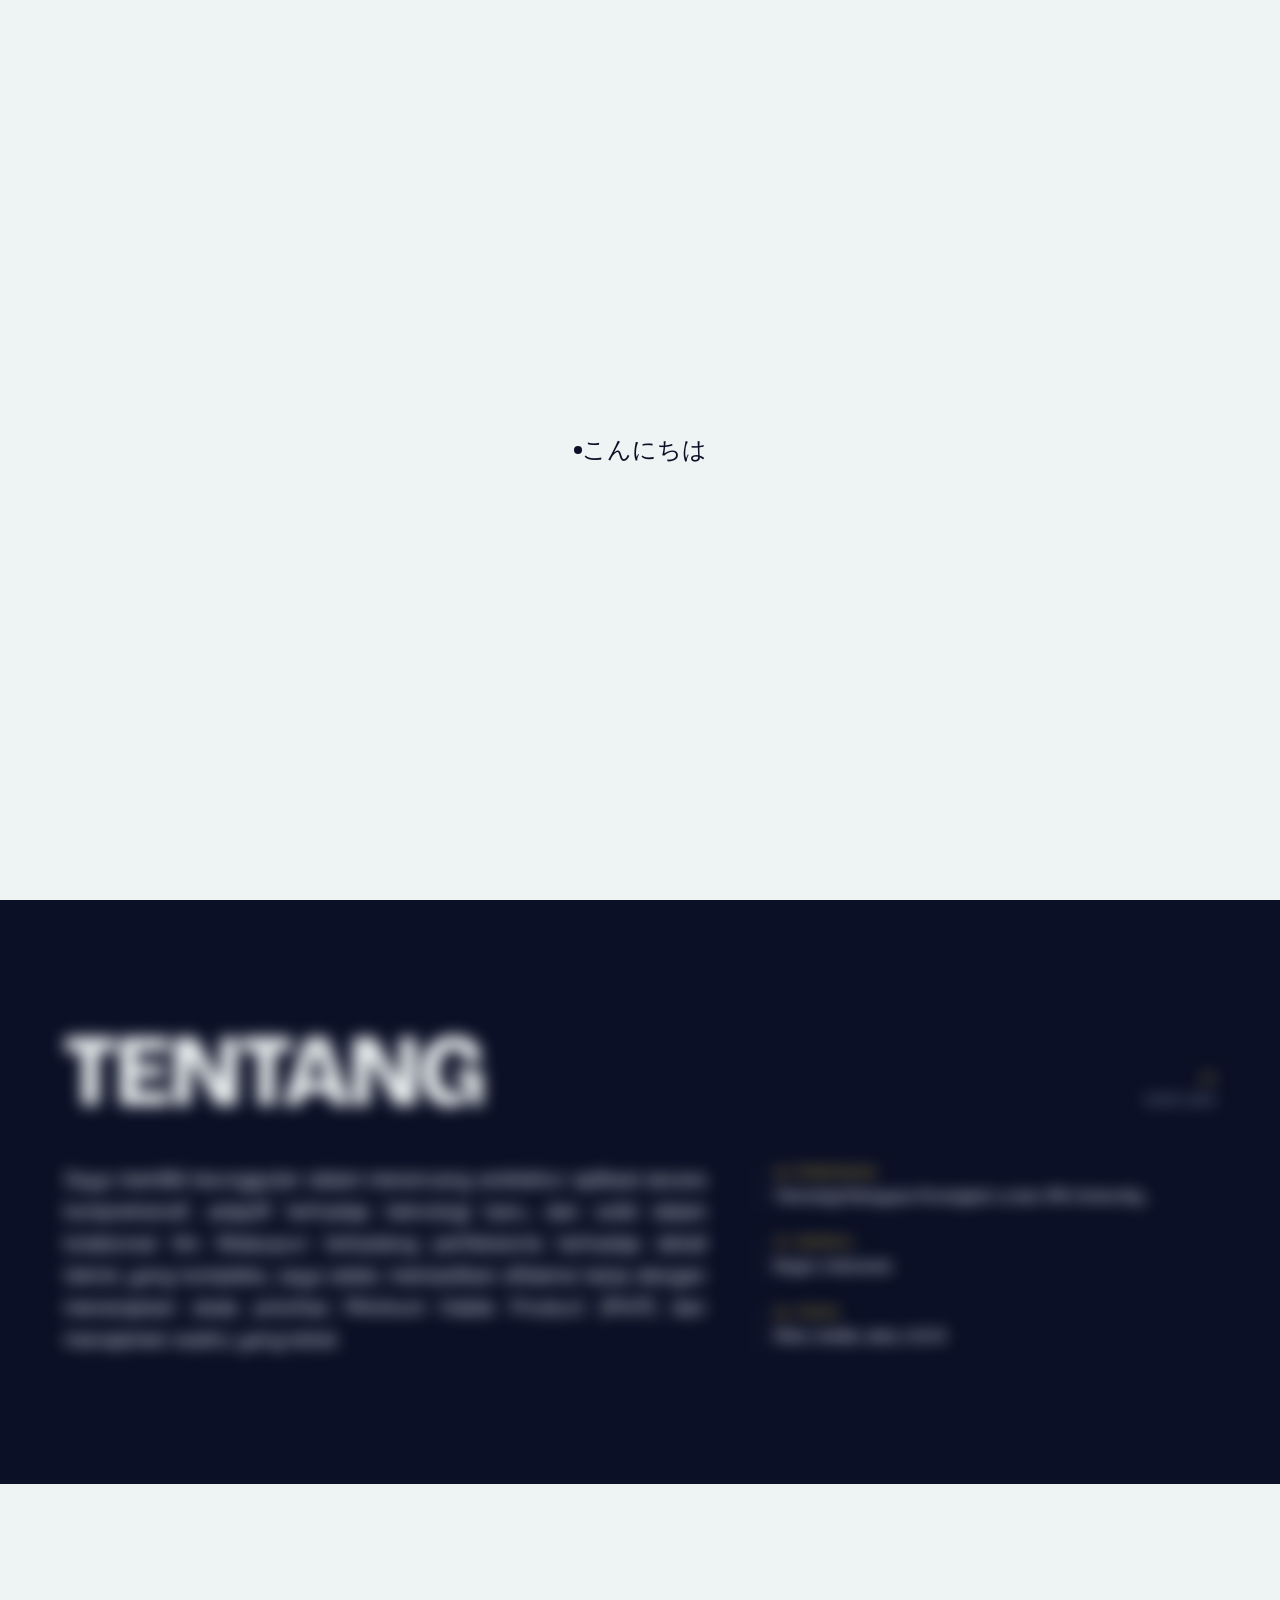
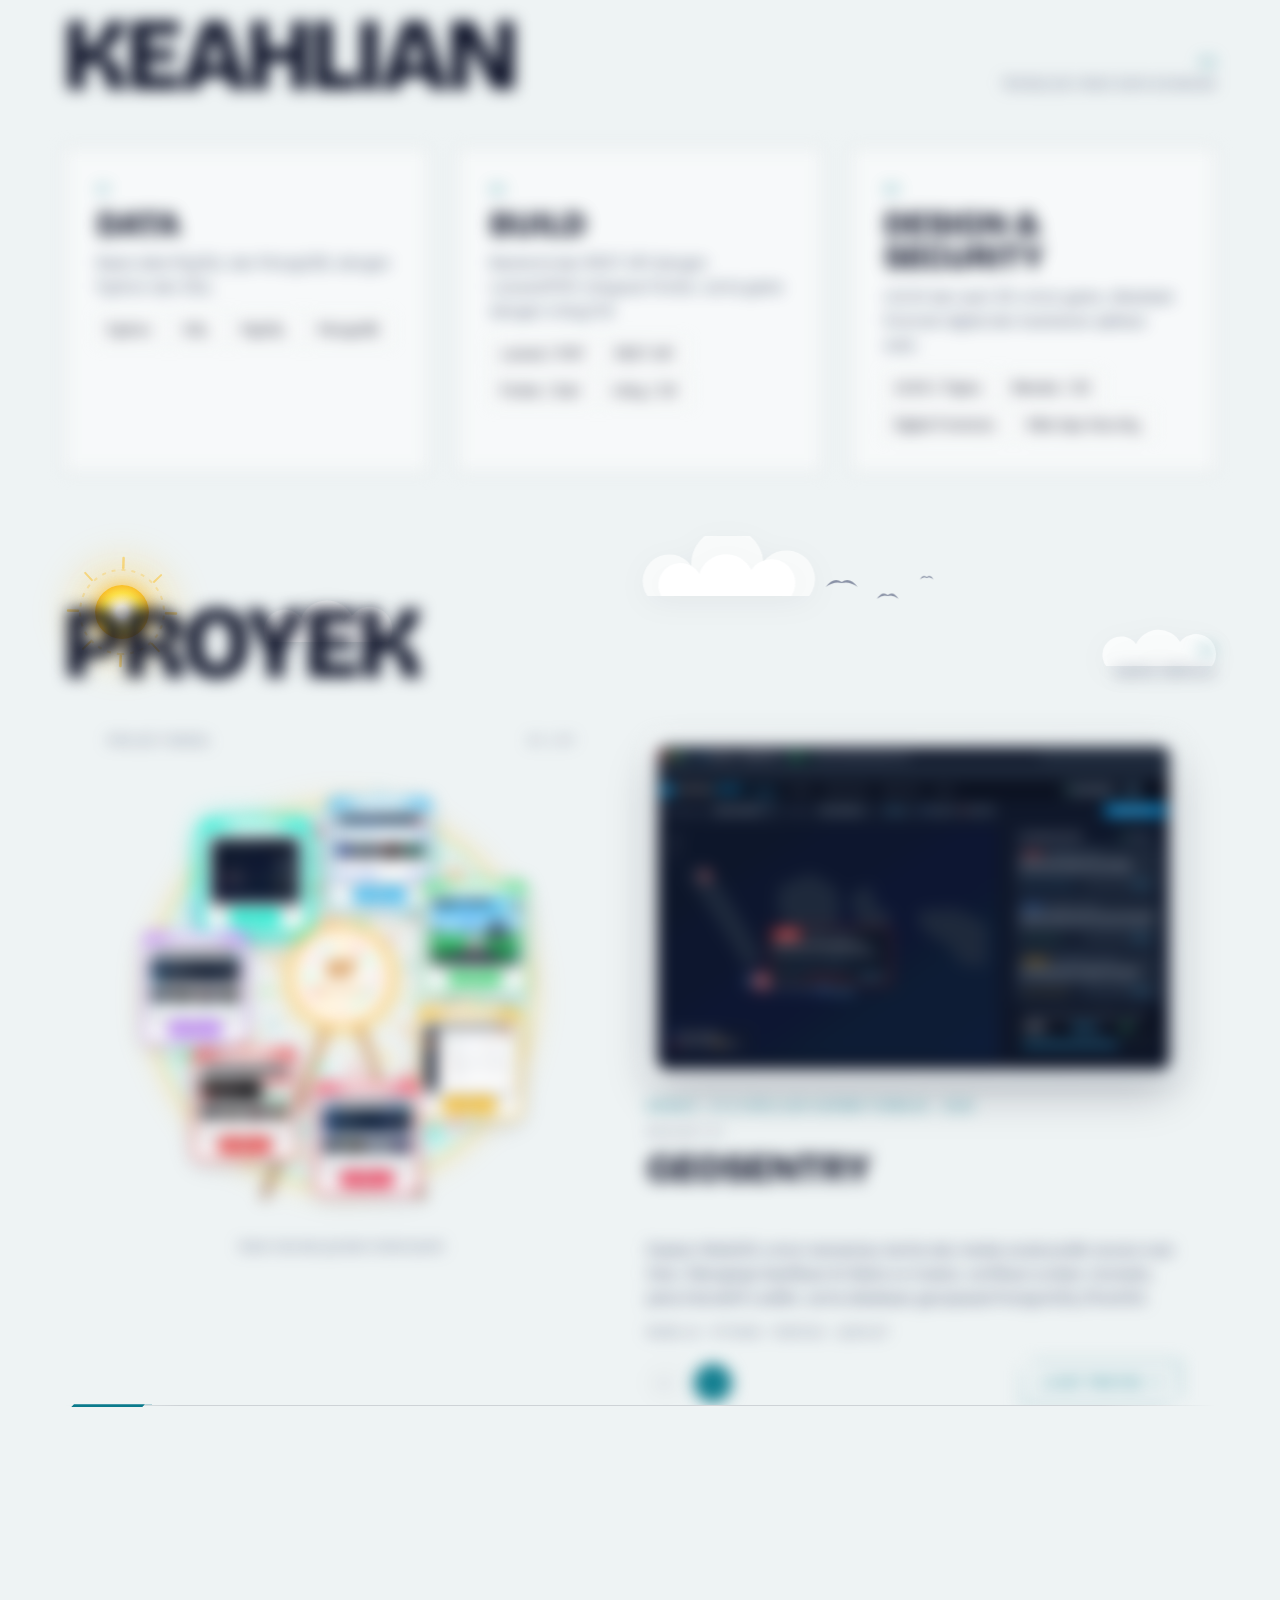
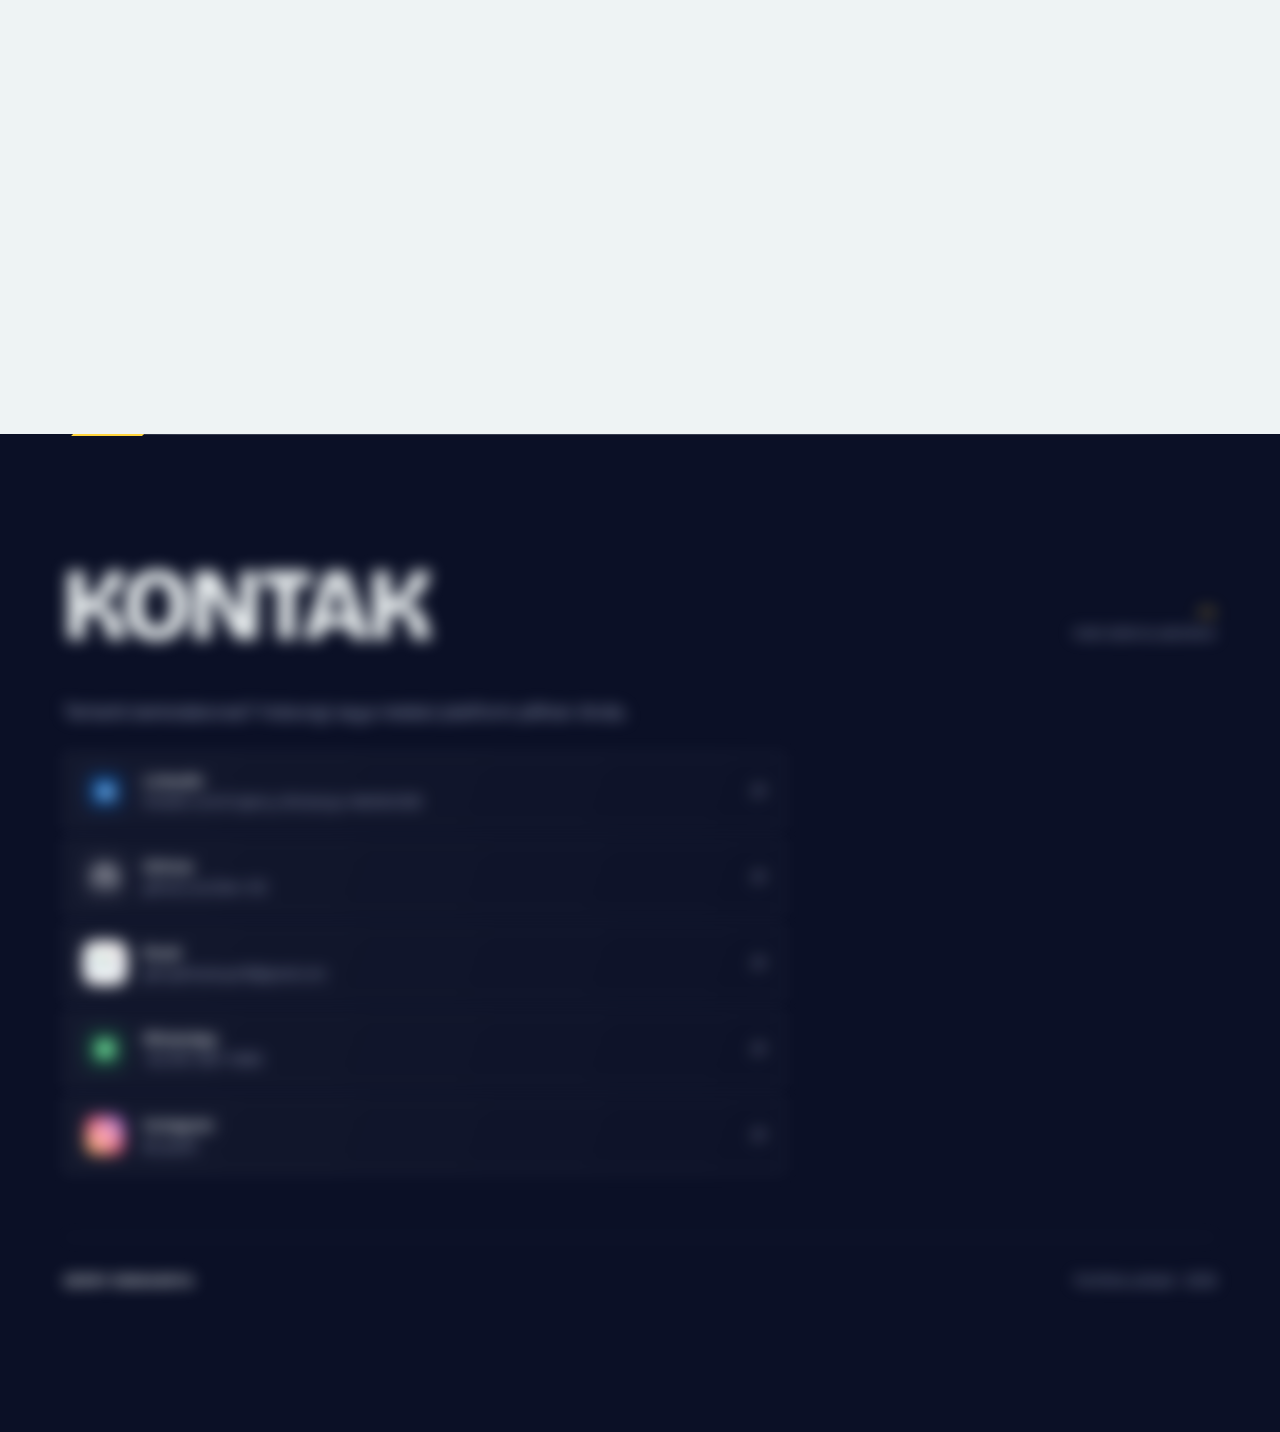
==== commit 7bbf4c19: "d" ====
--- a/index.html
+++ b/index.html
@@ -13,7 +13,7 @@
     href="https://fonts.googleapis.com/css2?family=Bricolage+Grotesque:opsz,wdth,wght@12..96,75..100,500..800&family=Onest:wght@400;500&display=swap"
     rel="stylesheet"
   />
-  <link rel="stylesheet" href="styles.css?v=2.4" />
+  <link rel="stylesheet" href="styles.css?v=2.5" />
   <noscript><style>.preloader { display: none; }</style></noscript>
 </head>
 <body>
@@ -294,6 +294,6 @@
     <span class="back-to-top-arrow" aria-hidden="true">↑</span>
   </button>
 
-  <script src="script.js?v=2.4"></script>
+  <script src="script.js?v=2.5"></script>
 </body>
 </html>
--- a/styles.css
+++ b/styles.css
@@ -371,8 +371,8 @@
   gap: 8px;
   padding: 12px 18px;
   border: 1px solid var(--teal);
-  color: var(--teal);
-  background: rgba(238, 243, 244, 0.88);
+  color: var(--paper);
+  background: var(--teal);
   clip-path: var(--cut);
   font-size: 13px;
   font-weight: 600;
@@ -380,17 +380,22 @@
   text-transform: uppercase;
   text-align: center;
   cursor: pointer;
-  box-shadow: 0 2px 8px rgba(11, 16, 38, 0.05);
-  transition: background-color 0.2s var(--ease), color 0.2s var(--ease), transform 0.2s var(--ease), box-shadow 0.2s var(--ease);
-}
-.hero-cta:hover {
-  background: var(--teal);
-  color: var(--paper);
+  box-shadow: 0 4px 14px rgba(15, 118, 110, 0.28);
+  transition: background-color 0.2s var(--ease), color 0.2s var(--ease), border-color 0.2s var(--ease), transform 0.2s var(--ease), box-shadow 0.2s var(--ease);
+}
+.hero-cta:hover,
+.hero-cta:focus-visible {
+  background: rgba(238, 243, 244, 0.95);
+  color: var(--teal);
+  border-color: var(--teal);
   transform: translateY(-2px);
-  box-shadow: 0 6px 16px rgba(15, 118, 110, 0.22);
+  box-shadow: 0 6px 18px rgba(11, 16, 38, 0.1);
 }
 .hero-cta:active {
+  background: rgba(238, 243, 244, 0.85);
+  color: var(--teal);
   transform: translateY(0);
+  box-shadow: 0 2px 6px rgba(11, 16, 38, 0.08);
 }
 
 /* ---------- Section ---------- */
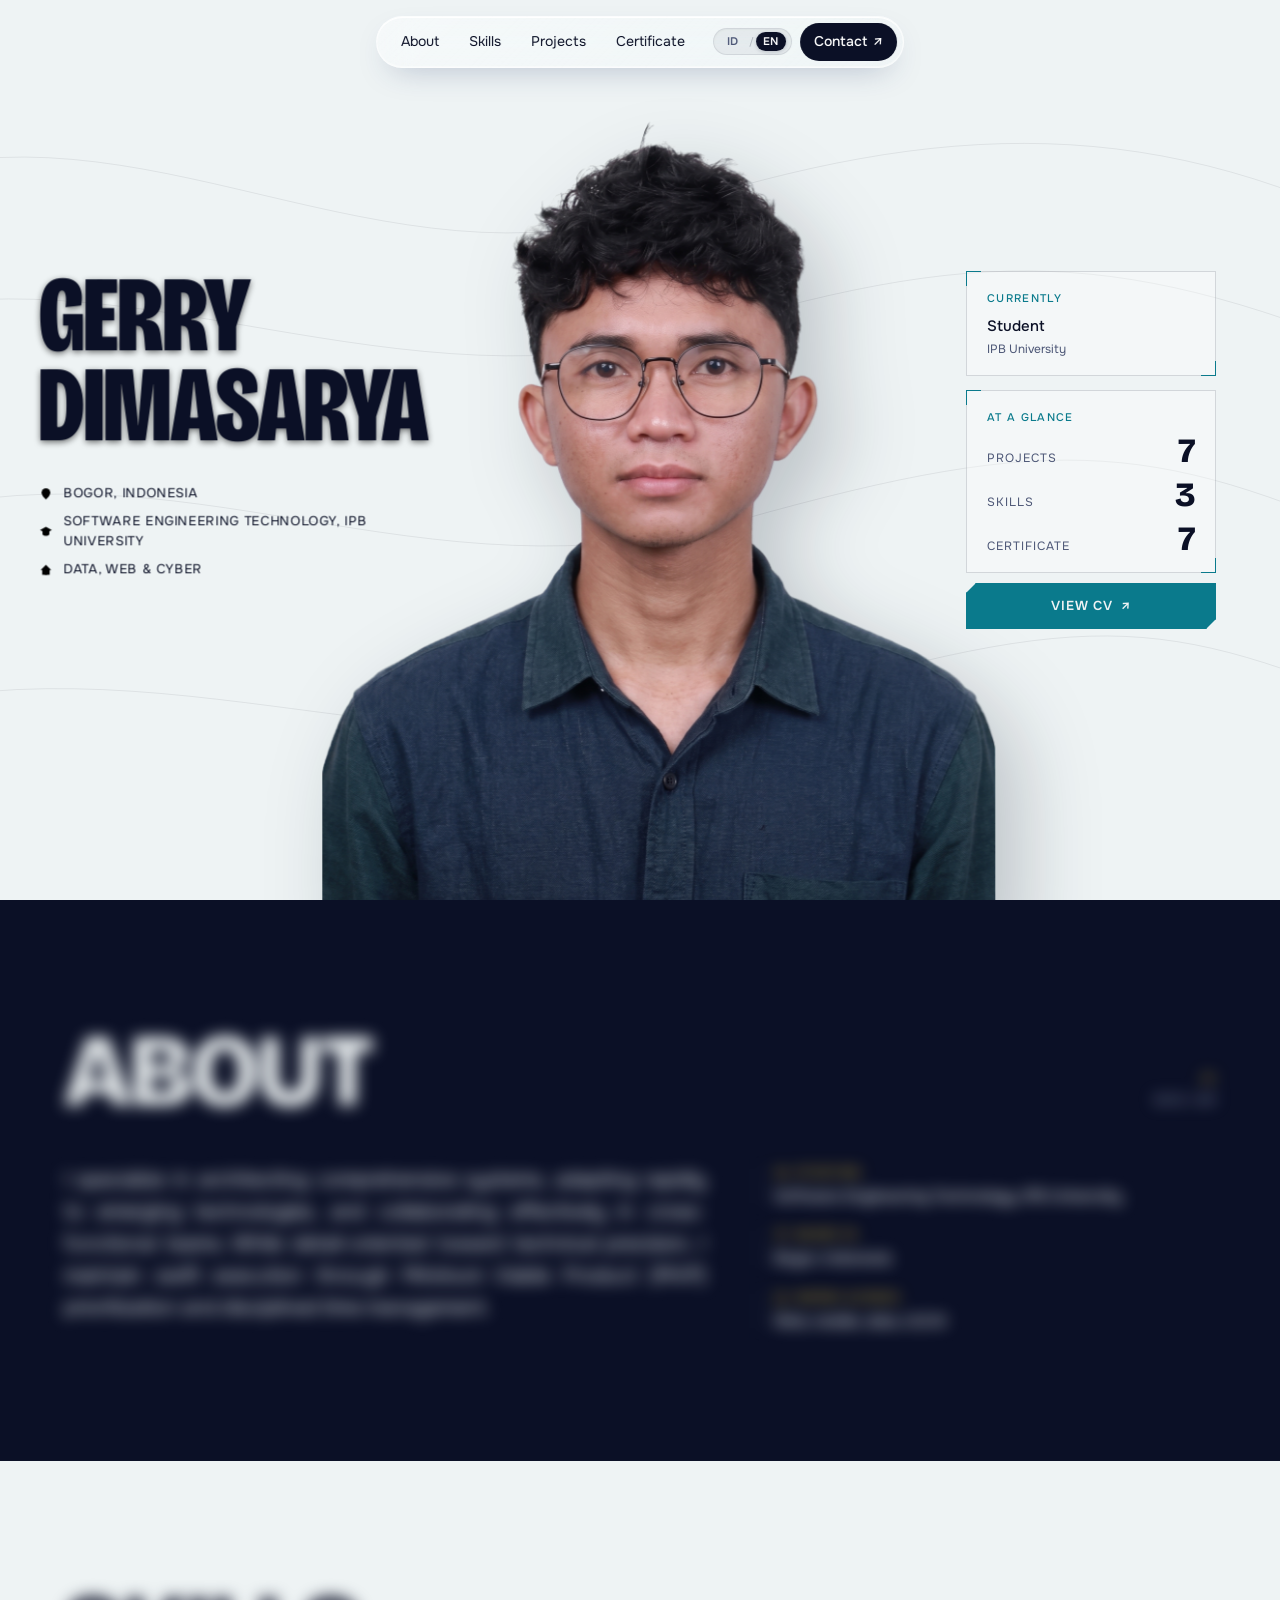
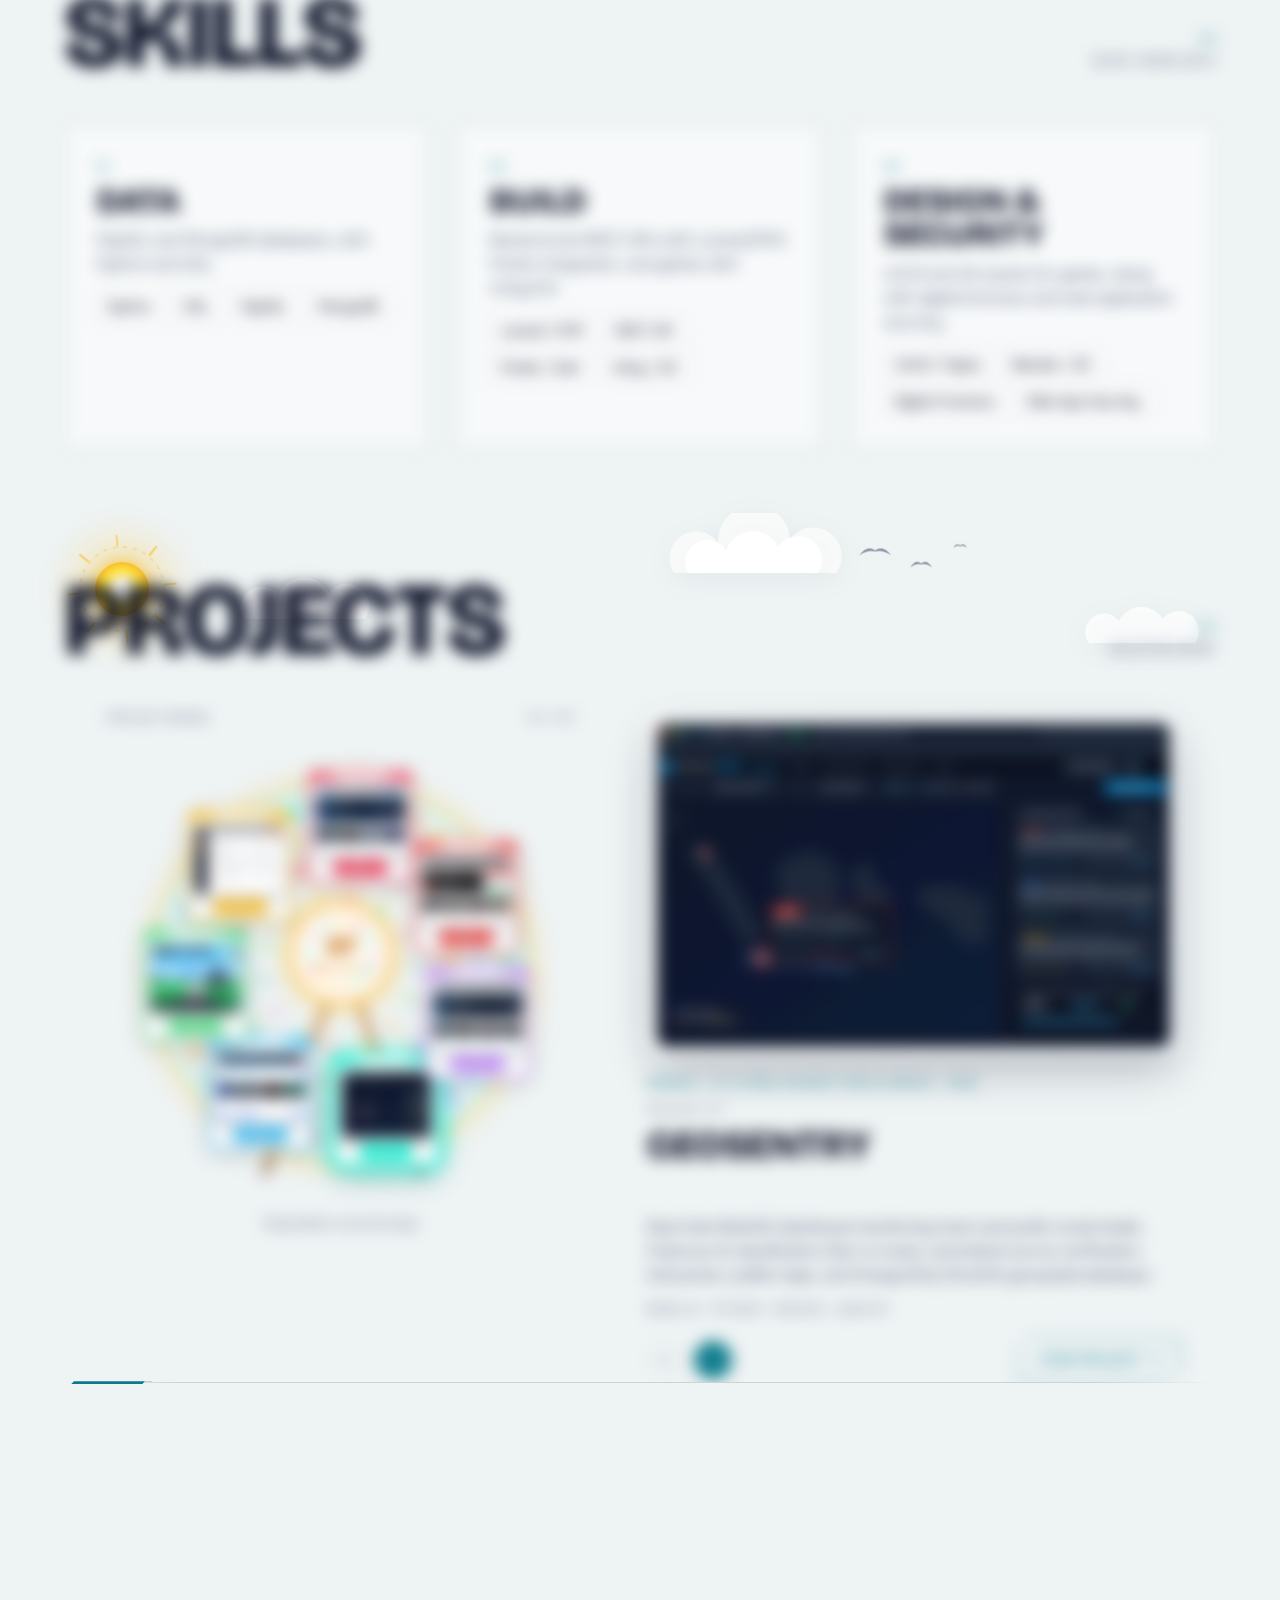
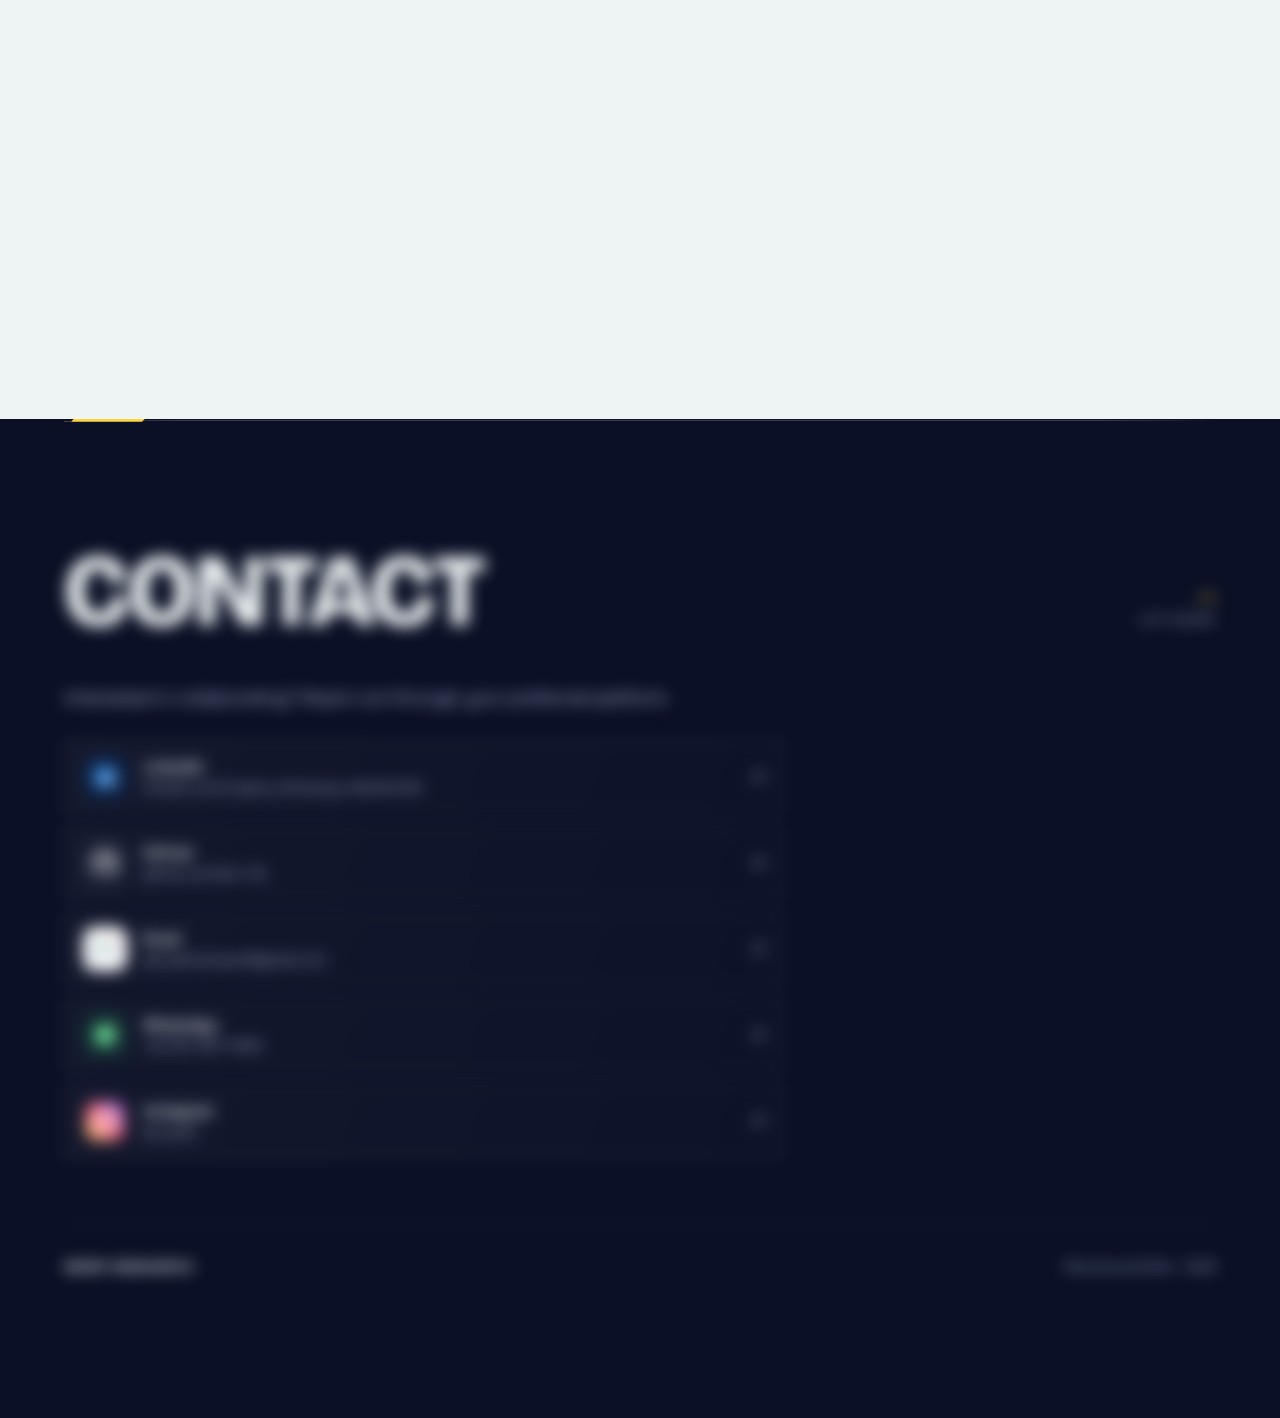
==== commit fd92a987: "Set English as the primary default language" ====
--- a/index.html
+++ b/index.html
@@ -1,10 +1,10 @@
 <!doctype html>
-<html lang="id" class="is-preload">
+<html lang="en" class="is-preload">
 <head>
   <meta charset="utf-8" />
   <meta name="viewport" content="width=device-width, initial-scale=1" />
   <title>Gerry Dimasarya — Portfolio</title>
-  <meta name="description" content="Portfolio dummy untuk Gerry Dimasarya. Dibuat sebagai contoh belajar." />
+  <meta name="description" content="Portfolio of Gerry Dimasarya. Software Engineering student at IPB University." />
   <link rel="icon" type="image/svg+xml" href="assets/favicon.svg" />
   <link rel="shortcut icon" href="assets/favicon.svg" />
   <link rel="preconnect" href="https://fonts.googleapis.com" />
@@ -13,7 +13,7 @@
     href="https://fonts.googleapis.com/css2?family=Bricolage+Grotesque:opsz,wdth,wght@12..96,75..100,500..800&family=Onest:wght@400;500&display=swap"
     rel="stylesheet"
   />
-  <link rel="stylesheet" href="styles.css?v=2.5" />
+  <link rel="stylesheet" href="styles.css?v=2.6" />
   <noscript><style>.preloader { display: none; }</style></noscript>
 </head>
 <body>
@@ -21,7 +21,7 @@
   <div class="scroll-progress-bar" id="scrollProgressBar" aria-hidden="true"></div>
 
   <!-- Preloader: sapaan beberapa bahasa, lalu layar terbuka ke atas -->
-  <div class="preloader" id="preloader" role="status" aria-label="Memuat">
+  <div class="preloader" id="preloader" role="status" aria-label="Loading">
     <div class="preloader-box">
       <span class="preloader-dot" aria-hidden="true"></span>
       <span class="preloader-word" id="preloaderWord">Hello</span>
@@ -34,27 +34,27 @@
       <span class="bouncer-shadow"></span>
       <span class="bouncer-square"></span>
     </div>
-    <p class="data-loading-text" id="dataLoadingText">Memuat…</p>
+    <p class="data-loading-text" id="dataLoadingText">Loading…</p>
   </div>
 
-  <a class="skip" href="#main-content" data-i18n="skip">Lewati ke konten</a>
+  <a class="skip" href="#main-content" data-i18n="skip">Skip to content</a>
 
   <header class="nav" id="navbar">
     <div class="nav-inner">
       <nav class="nav-links" aria-label="Primary">
-        <a href="#about" data-i18n="nav.about">Tentang</a>
-        <a href="#skills" data-i18n="nav.skills">Keahlian</a>
-        <a href="#projects" data-i18n="nav.projects">Proyek</a>
-        <a href="#certificate" data-i18n="nav.certificate">Sertifikat</a>
+        <a href="#about" data-i18n="nav.about">About</a>
+        <a href="#skills" data-i18n="nav.skills">Skills</a>
+        <a href="#projects" data-i18n="nav.projects">Projects</a>
+        <a href="#certificate" data-i18n="nav.certificate">Certificate</a>
       </nav>
     </div>
     <div class="nav-actions">
-      <div class="lang-switch" id="langSwitch" role="group" aria-label="Pengaturan bahasa / Language selector">
-        <button type="button" class="lang-btn is-active" data-lang="id" aria-label="Bahasa Indonesia" aria-pressed="true">ID</button>
+      <div class="lang-switch" id="langSwitch" role="group" aria-label="Language selector / Pengaturan bahasa">
+        <button type="button" class="lang-btn" data-lang="id" aria-label="Bahasa Indonesia" aria-pressed="false">ID</button>
         <span class="lang-sep" aria-hidden="true">/</span>
-        <button type="button" class="lang-btn" data-lang="en" aria-label="English" aria-pressed="false">EN</button>
-      </div>
-      <a class="nav-cta" href="#contact"><span data-i18n="nav.contact">Kontak</span> <span aria-hidden="true">↗</span></a>
+        <button type="button" class="lang-btn is-active" data-lang="en" aria-label="English" aria-pressed="true">EN</button>
+      </div>
+      <a class="nav-cta" href="#contact"><span data-i18n="nav.contact">Contact</span> <span aria-hidden="true">↗</span></a>
     </div>
     <!-- Ikon menu yang tampil saat bar disusutkan -->
     <span class="nav-menu-icon" aria-hidden="true">
@@ -79,36 +79,36 @@
           <h1 class="hero-name" data-reveal style="--i: 0;"><span>Gerry</span> <span>Dimasarya</span></h1>
           <ul class="hero-meta" data-reveal style="--i: 1;">
             <li><svg class="icon" viewBox="0 0 24 24" aria-hidden="true"><path d="M12 21s7-5.5 7-11a7 7 0 1 0-14 0c0 5.5 7 11 7 11Z"/><circle cx="12" cy="10" r="2.5"/></svg><span data-i18n="hero.location">Bogor, Indonesia</span></li>
-            <li><svg class="icon" viewBox="0 0 24 24" aria-hidden="true"><path d="M2.5 9 12 4l9.5 5L12 14 2.5 9Z"/><path d="M6.5 11v4.5c0 1.5 2.5 3 5.5 3s5.5-1.5 5.5-3V11"/></svg><span data-i18n="hero.major">Teknologi Rekayasa Perangkat Lunak, IPB University</span></li>
+            <li><svg class="icon" viewBox="0 0 24 24" aria-hidden="true"><path d="M2.5 9 12 4l9.5 5L12 14 2.5 9Z"/><path d="M6.5 11v4.5c0 1.5 2.5 3 5.5 3s5.5-1.5 5.5-3V11"/></svg><span data-i18n="hero.major">Software Engineering Technology, IPB University</span></li>
             <li><svg class="icon" viewBox="0 0 24 24" aria-hidden="true"><path d="M3.5 12.5 12 4l8.5 8.5"/><path d="M6 11v9h12v-9"/><path d="M10 20v-5h4v5"/></svg><span data-i18n="hero.field">Data, Web &amp; Cyber</span></li>
           </ul>
         </div>
 
         <div class="hero-stage" data-reveal style="--i: 1;">
           <div class="hero-portrait" id="heroPortrait">
-            <div class="layer layer-photo" role="img" aria-label="Potret dummy Gerry Dimasarya" data-i18n-attr="aria-label:hero.portrait_alt"></div>
+            <div class="layer layer-photo" role="img" aria-label="Portrait of Gerry Dimasarya" data-i18n-attr="aria-label:hero.portrait_alt"></div>
             <div class="layer layer-aura" aria-hidden="true"></div>
             <canvas id="portraitCanvas"></canvas>
           </div>
-          <p class="hero-hint" id="heroHint" data-i18n="hero.hint_mouse">Gerakkan kursor di atas potret</p>
-        </div>
-
-        <aside class="hero-panels" data-reveal style="--i: 2;" aria-label="Ringkasan" data-i18n-attr="aria-label:hero.panels_aria">
+          <p class="hero-hint" id="heroHint" data-i18n="hero.hint_mouse">Move cursor over portrait</p>
+        </div>
+
+        <aside class="hero-panels" data-reveal style="--i: 2;" aria-label="Summary" data-i18n-attr="aria-label:hero.panels_aria">
           <div class="panel">
-            <p class="panel-label" data-i18n="hero.currently">Saat ini</p>
-            <p class="panel-value" data-i18n="hero.student">Mahasiswa</p>
+            <p class="panel-label" data-i18n="hero.currently">Currently</p>
+            <p class="panel-value" data-i18n="hero.student">Student</p>
             <p class="panel-sub">IPB University</p>
           </div>
           <div class="hero-panel-group">
             <div class="panel stats">
-              <p class="panel-label" data-i18n="hero.at_glance">Sekilas</p>
+              <p class="panel-label" data-i18n="hero.at_glance">At a glance</p>
               <dl>
-                <div><dt data-i18n="hero.stat_projects">Proyek</dt><dd>7</dd></div>
-                <div><dt data-i18n="hero.stat_skills">Keahlian</dt><dd>3</dd></div>
-                <div><dt data-i18n="hero.stat_cert">Sertifikat</dt><dd>7</dd></div>
+                <div><dt data-i18n="hero.stat_projects">Projects</dt><dd>7</dd></div>
+                <div><dt data-i18n="hero.stat_skills">Skills</dt><dd>3</dd></div>
+                <div><dt data-i18n="hero.stat_cert">Certificate</dt><dd>7</dd></div>
               </dl>
             </div>
-            <a class="hero-cta" id="heroCvLink" href="https://drive.google.com/file/d/1Zn5VZEZ1mlzLSJ4uscJslg3bxF_FZVQk/view?usp=sharing" target="_blank" rel="noopener noreferrer"><span data-i18n="hero.view_cv">Lihat CV</span> <span aria-hidden="true">↗</span></a>
+            <a class="hero-cta" id="heroCvLink" href="https://drive.google.com/file/d/1tJTwiZFh4bpLMKk-rZNEKOCXDLAj1Wkn/view?usp=sharing" target="_blank" rel="noopener noreferrer"><span data-i18n="hero.view_cv">View CV</span> <span aria-hidden="true">↗</span></a>
           </div>
         </aside>
       </div>
@@ -117,8 +117,8 @@
         <button class="hero-switch" id="switchBtn" type="button" aria-pressed="false">
           <span class="switch-icon" aria-hidden="true">↻</span>
           <span class="switch-text">
-            <span id="switchTitle" data-i18n="hero.switch_aura">Tampilkan aura</span>
-            <small data-i18n="hero.switch_sub">Ganti potret</small>
+            <span id="switchTitle" data-i18n="hero.switch_aura">Show aura</span>
+            <small data-i18n="hero.switch_sub">Switch portrait</small>
           </span>
         </button>
       </div>
@@ -294,6 +294,6 @@
     <span class="back-to-top-arrow" aria-hidden="true">↑</span>
   </button>
 
-  <script src="script.js?v=2.5"></script>
+  <script src="script.js?v=2.6"></script>
 </body>
 </html>
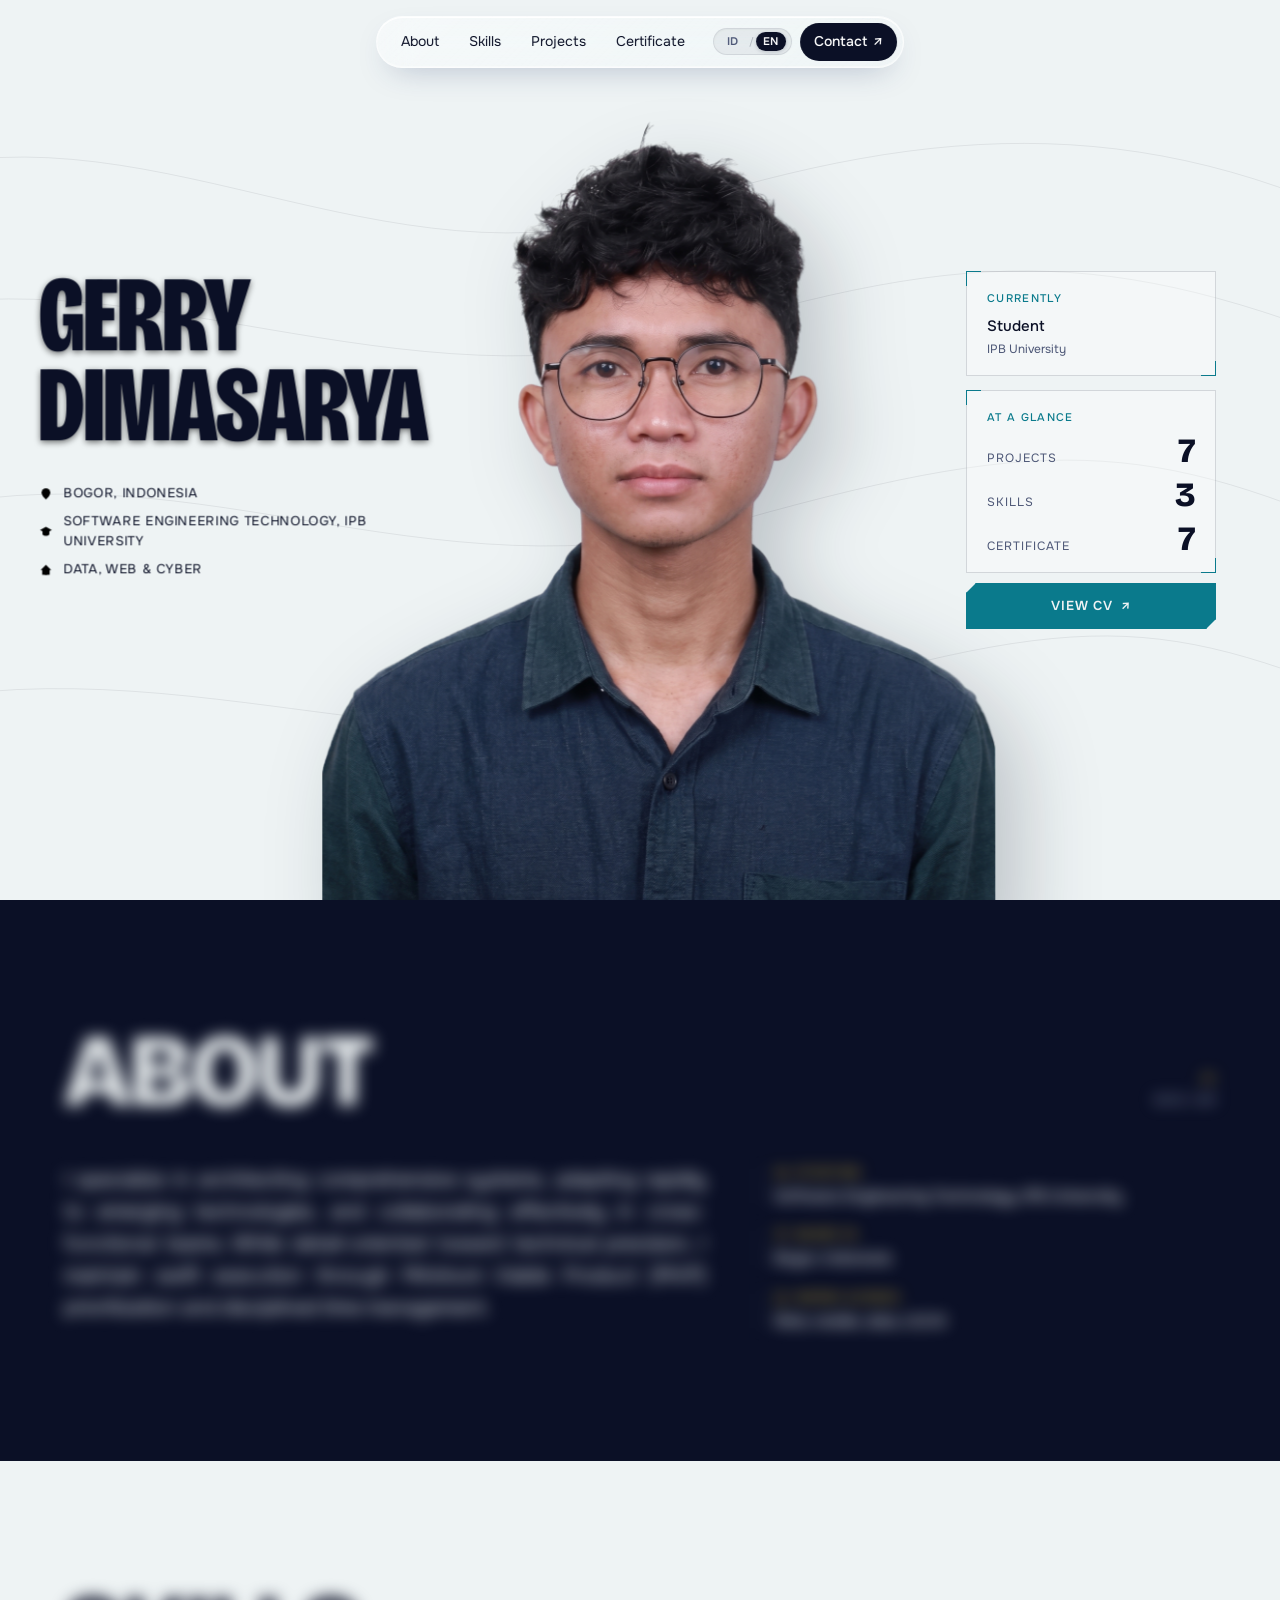
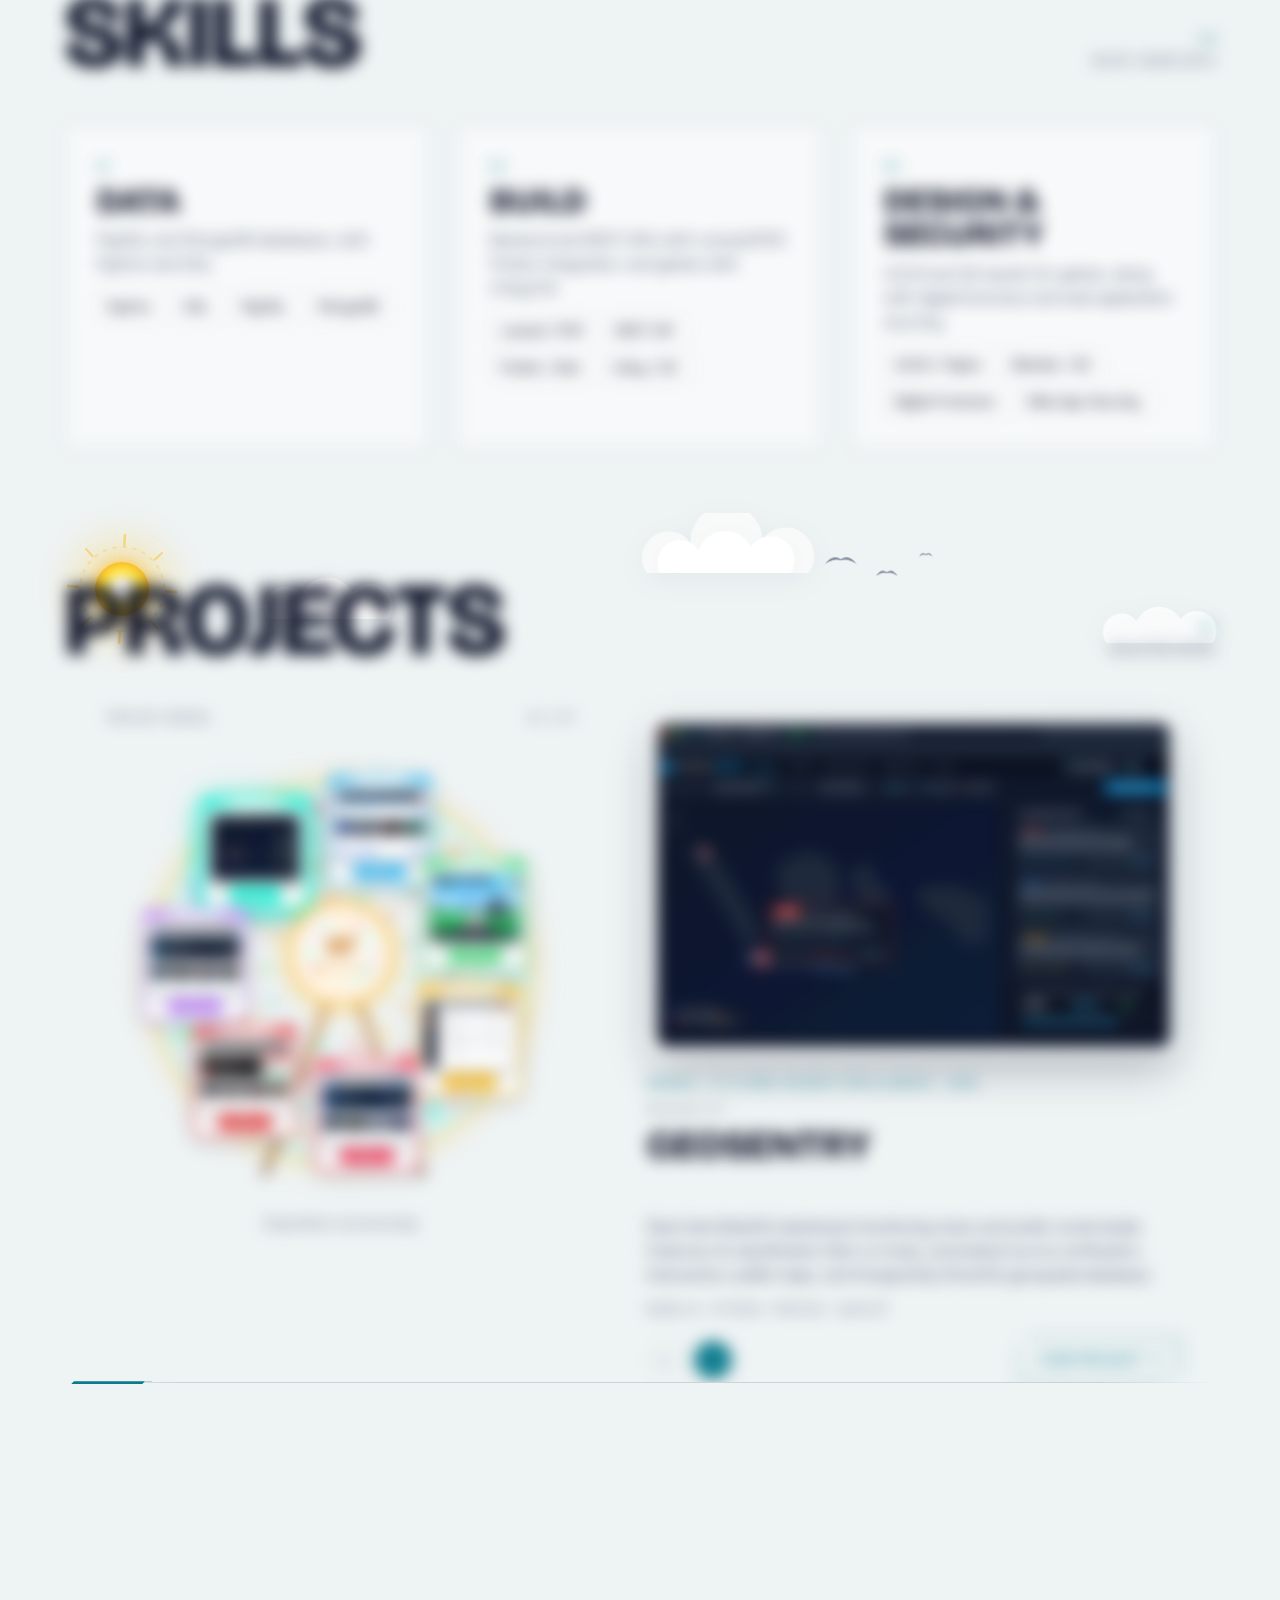
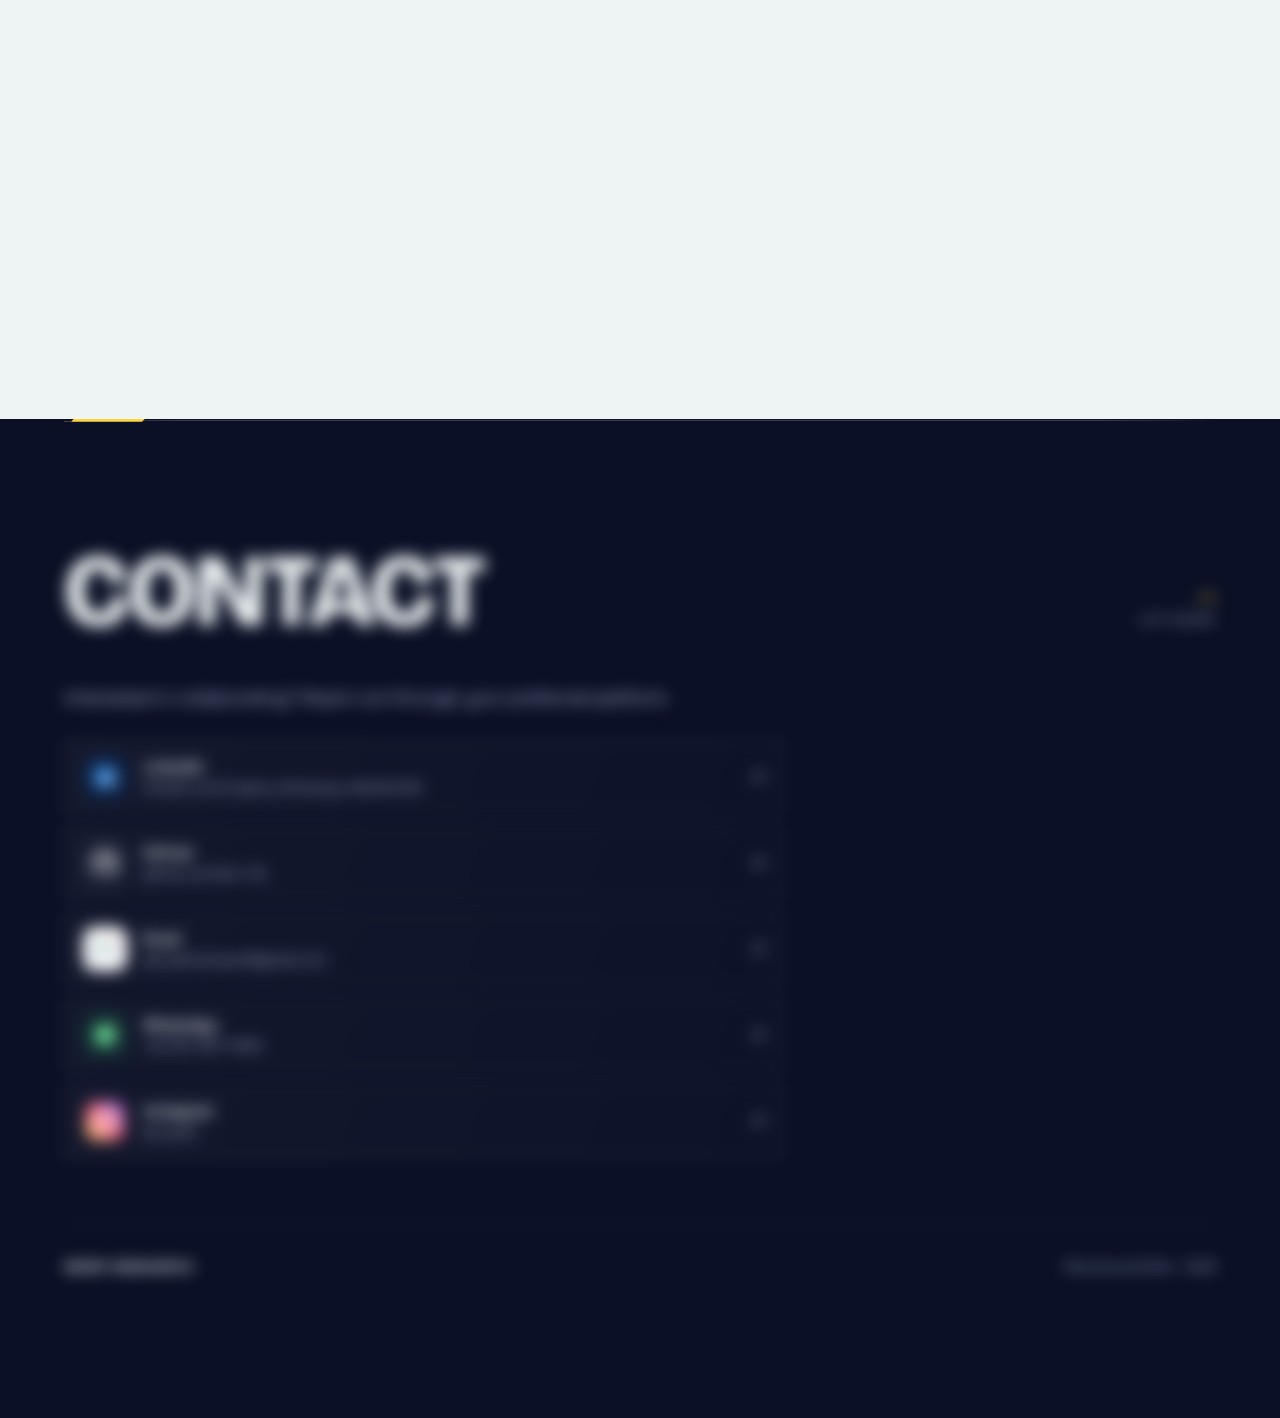
==== commit c3deda0d: "Optimize full-spectrum responsiveness across all screen sizes and orientations" ====
--- a/index.html
+++ b/index.html
@@ -13,7 +13,7 @@
     href="https://fonts.googleapis.com/css2?family=Bricolage+Grotesque:opsz,wdth,wght@12..96,75..100,500..800&family=Onest:wght@400;500&display=swap"
     rel="stylesheet"
   />
-  <link rel="stylesheet" href="styles.css?v=2.6" />
+  <link rel="stylesheet" href="styles.css?v=2.7" />
   <noscript><style>.preloader { display: none; }</style></noscript>
 </head>
 <body>
@@ -294,6 +294,6 @@
     <span class="back-to-top-arrow" aria-hidden="true">↑</span>
   </button>
 
-  <script src="script.js?v=2.6"></script>
+  <script src="script.js?v=2.7"></script>
 </body>
 </html>
--- a/styles.css
+++ b/styles.css
@@ -21,16 +21,31 @@
 }
 
 * { box-sizing: border-box; }
-html { scroll-behavior: smooth; }
+html {
+  scroll-behavior: smooth;
+  overflow-x: clip;
+  width: 100%;
+}
+@supports not (overflow-x: clip) {
+  html { overflow-x: hidden; }
+}
 
 body {
   margin: 0;
+  width: 100%;
+  position: relative;
+  overflow-x: clip;
+  min-width: 300px;
   background: var(--paper);
   color: var(--ink);
   font-family: var(--body);
   font-size: 17px;
   line-height: 1.55;
   -webkit-font-smoothing: antialiased;
+  text-rendering: optimizeLegibility;
+}
+@supports not (overflow-x: clip) {
+  body { overflow-x: hidden; }
 }
 
 a { color: inherit; text-decoration: none; }
@@ -1232,30 +1247,18 @@
 }
 
 /* ---------- Responsive ---------- */
-/* Navbar yang sama untuk semua ukuran: di layar kecil tautan diperkecil. */
-@media (max-width: 600px) {
-  .nav { gap: 6px; }
-  .nav-links { gap: 1px; padding: 0 2px; }
-  .nav-links a { font-size: 11px; padding: 7px 8px; }
-  .nav-actions { gap: 4px; }
-  .lang-switch { padding: 2px 4px; }
-  .lang-btn { min-width: 24px; padding: 3px 5px; font-size: 10px; }
-  .lang-sep { font-size: 9px; }
-  .nav-cta { font-size: 11px; padding: 7px 10px; }
-}
-@media (max-width: 380px) {
-  .nav-links a { font-size: 10px; padding: 6px 6px; }
-  .lang-btn { min-width: 20px; padding: 2px 4px; font-size: 9px; }
-  .lang-sep { display: none; }
-  .nav-cta { font-size: 10px; padding: 6px 8px; }
-}
+/* ---------- Responsive Design (All Viewports & Orientations) ---------- */
+
+/* Laptop & Tablet Landscape (1100px kebawah) */
 @media (max-width: 1100px) {
   .hero-grid { grid-template-columns: minmax(0, 1fr) minmax(0, 0.85fr); }
   .hero-panels { grid-column: 1 / -1; grid-row: 2; width: min(100%, 320px); justify-self: start; transform: translateY(6px); }
   .hero { min-height: 860px; }
   .hero-intro { transform: translate(-1.8vw, -16%); }
-}
-/* Layar sempit: susunan diubah total menjadi tumpukan vertikal. */
+  .skills-grid { grid-template-columns: repeat(auto-fit, minmax(260px, 1fr)); }
+}
+
+/* Tablet Portrait & Foldable (860px kebawah): susunan vertikal terstruktur */
 @media (max-width: 860px) {
   .hero {
     display: flex;
@@ -1272,6 +1275,8 @@
     padding: 0 var(--gutter);
     font-size: clamp(34px, 10.5vw, 56px);
     line-height: 0.98;
+    overflow-wrap: break-word;
+    word-break: break-word;
   }
   .hero-name span { display: inline; }
   .hero-stage {
@@ -1295,7 +1300,6 @@
     transform: none;
   }
   .hero-portrait .layer { background-size: cover; background-position: center 18%; }
-  /* Petunjuk tampil di layar sentuh; teksnya diganti lewat JS. */
   .hero-hint { display: block; position: static; transform: none; margin: 10px auto 0; }
   .hero-panels {
     order: 3;
@@ -1307,8 +1311,6 @@
     grid-template-columns: repeat(2, 1fr);
   }
   .hero-panels .panel { padding: 14px 16px; }
-  /* Baris info ditumpuk vertikal, satu kolom penuh: ikon rata kiri dan teks
-     tidak lagi terpotong/patah oleh kolom sempit. */
   .hero-meta {
     order: 4;
     width: 100%;
@@ -1329,35 +1331,105 @@
     bottom: auto;
     width: auto;
     margin: 0;
-    padding: 28px var(--gutter) 0;
+    padding: 24px var(--gutter) 0;
     display: grid;
     grid-template-columns: 1fr;
     justify-items: start;
     gap: 20px;
   }
   .hero-switch { justify-self: start; }
-  .about-grid, .skills-grid, .project-gallery { grid-template-columns: 1fr; }
-}
-/* ---------- Ukuran per perangkat ---------- */
-/* Tablet (601–860px): potret dikecilkan agar tidak memenuhi layar */
+  .about-grid, .project-gallery { grid-template-columns: 1fr; }
+}
+
+/* Tablet (601–860px): potret proporsional & skills 2 kolom rapi */
 @media (max-width: 860px) and (min-width: 601px) {
   .hero-stage { max-width: min(74vw, 600px); }
-}
-/* HP (≤600px): panel ringkasan ditumpuk vertikal, bukan berdampingan */
+  .skills-grid { grid-template-columns: repeat(2, 1fr); }
+}
+
+/* Smartphone Standar (≤600px): panel ditumpuk 1 kolom & navbar fleksibel */
 @media (max-width: 600px) {
+  .nav {
+    max-width: min(calc(100% - 16px), 440px);
+    gap: 5px;
+    padding: 4px 6px;
+  }
+  .nav-inner { min-width: 0; }
+  .nav-links {
+    gap: 1px;
+    padding: 0 2px;
+    overflow-x: auto;
+    scrollbar-width: none;
+    -webkit-overflow-scrolling: touch;
+  }
+  .nav-links::-webkit-scrollbar { display: none; }
+  .nav-links a { font-size: 11px; padding: 6px 8px; }
+  .nav-actions { gap: 4px; }
+  .lang-switch { padding: 2px 4px; gap: 2px; }
+  .lang-btn { min-width: 22px; padding: 3px 5px; font-size: 10px; }
+  .lang-sep { font-size: 9px; }
+  .nav-cta { font-size: 11px; padding: 6px 10px; }
+
   .hero-stage { max-width: min(86vw, 720px); }
   .hero-panels { grid-template-columns: 1fr; }
   .hero-panels .panel.stats { grid-column: auto; }
+  .skills-grid { grid-template-columns: 1fr; }
   .stats dd { font-size: 28px; }
   .hero-name { font-size: clamp(30px, 9.4vw, 44px); }
 }
 
+/* Layar Ringkas (≤520px) */
 @media (max-width: 520px) {
-  body { font-size: 16px; }
-  .sec-head { flex-wrap: wrap; }
+  body { font-size: 15.5px; }
+  .sec-head { flex-wrap: wrap; gap: 10px; }
   .sec-meta { text-align: left; padding-bottom: 0; }
-  .sec-title { font-size: clamp(44px, 12vw, 64px); }
-  .foot { flex-direction: column; }
+  .sec-title { font-size: clamp(36px, 11vw, 56px); }
+  .foot { flex-direction: column; gap: 8px; }
+  .contact-links .contact-link {
+    min-height: 64px;
+    padding: 12px 14px;
+    gap: 12px;
+    font-size: 14px;
+  }
+  .contact-icon { width: 40px; height: 40px; padding: 8px; border-radius: 10px; }
+  .contact-platform { font-size: 14px; }
+  .contact-value { font-size: 12px; }
+}
+
+/* Smartphone Layar Kecil (≤380px, mis. iPhone SE, Galaxy Fold cover, layar sempit) */
+@media (max-width: 380px) {
+  :root { --gutter: 14px; }
+  .nav {
+    max-width: calc(100% - 10px);
+    gap: 3px;
+    padding: 3px 4px;
+  }
+  .nav-links a { font-size: 9.5px; padding: 5px 5px; }
+  .lang-btn { min-width: 19px; padding: 2px 3px; font-size: 8.5px; }
+  .lang-sep { display: none; }
+  .nav-cta { font-size: 9.5px; padding: 5px 7px; }
+  .hero-name { font-size: clamp(26px, 8.5vw, 32px); }
+  .sec-title { font-size: clamp(30px, 9.5vw, 38px); }
+  .hero-panels .panel { padding: 11px 13px; }
+  .stats dd { font-size: 24px; }
+  .hero-cta { padding: 10px 12px; font-size: 11.5px; }
+  .project-wheel { width: min(100%, 290px); --wheel-orbit: clamp(68px, 22vw, 86px); }
+  .project-gondola { width: clamp(54px, 17vw, 66px); }
+  .project-open-link { padding: 8px 10px; font-size: 10px; }
+  .certificate-frames { min-width: 760px; }
+  .back-to-top { bottom: 14px; right: 14px; width: 38px; height: 38px; }
+  .back-to-top svg { width: 38px; height: 38px; }
+}
+
+/* Orientasi Lanskap HP (layar pendek vertikal) */
+@media (max-height: 540px) and (orientation: landscape) {
+  .hero {
+    min-height: 480px;
+    height: auto;
+    padding: 66px 0 20px;
+  }
+  .nav { top: 6px; padding: 3px 6px; }
+  .hero-portrait { aspect-ratio: 16 / 9; max-height: 220px; }
 }
 
 /* ---------- Preloader ---------- */
